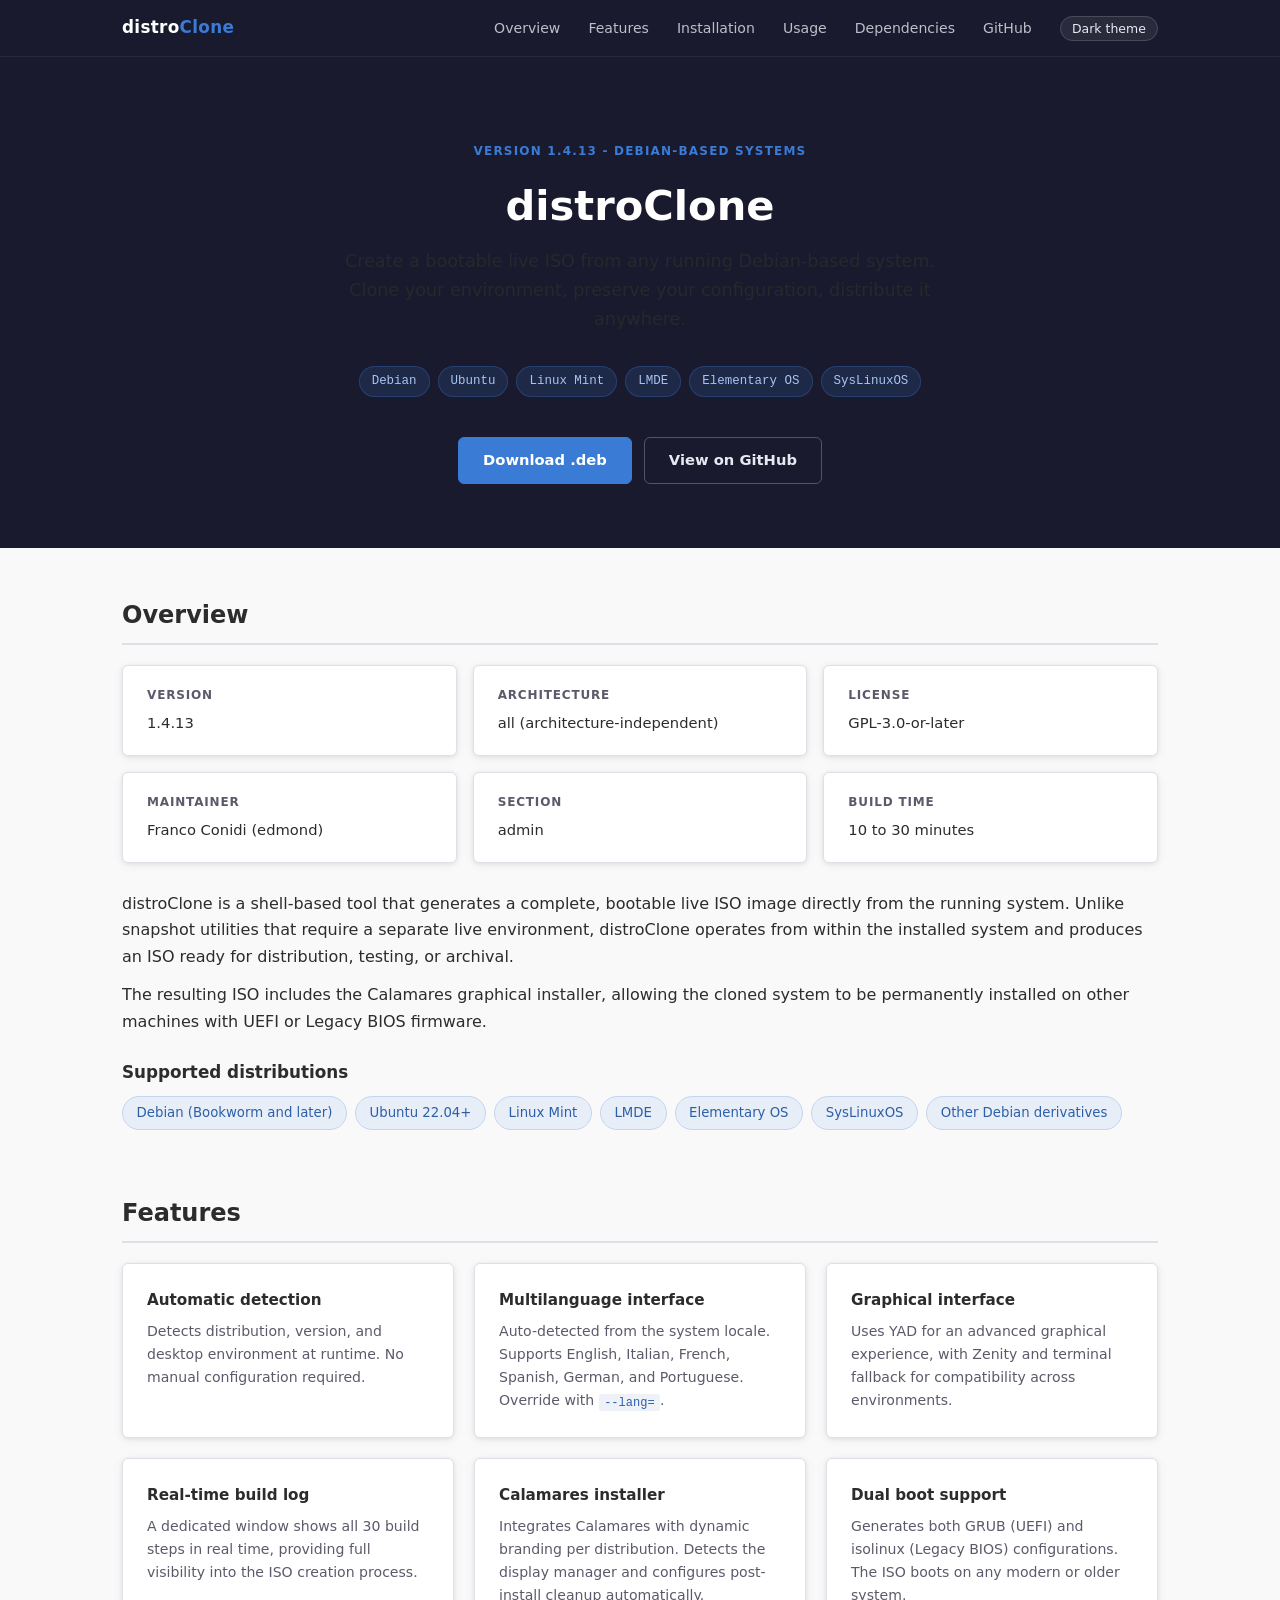
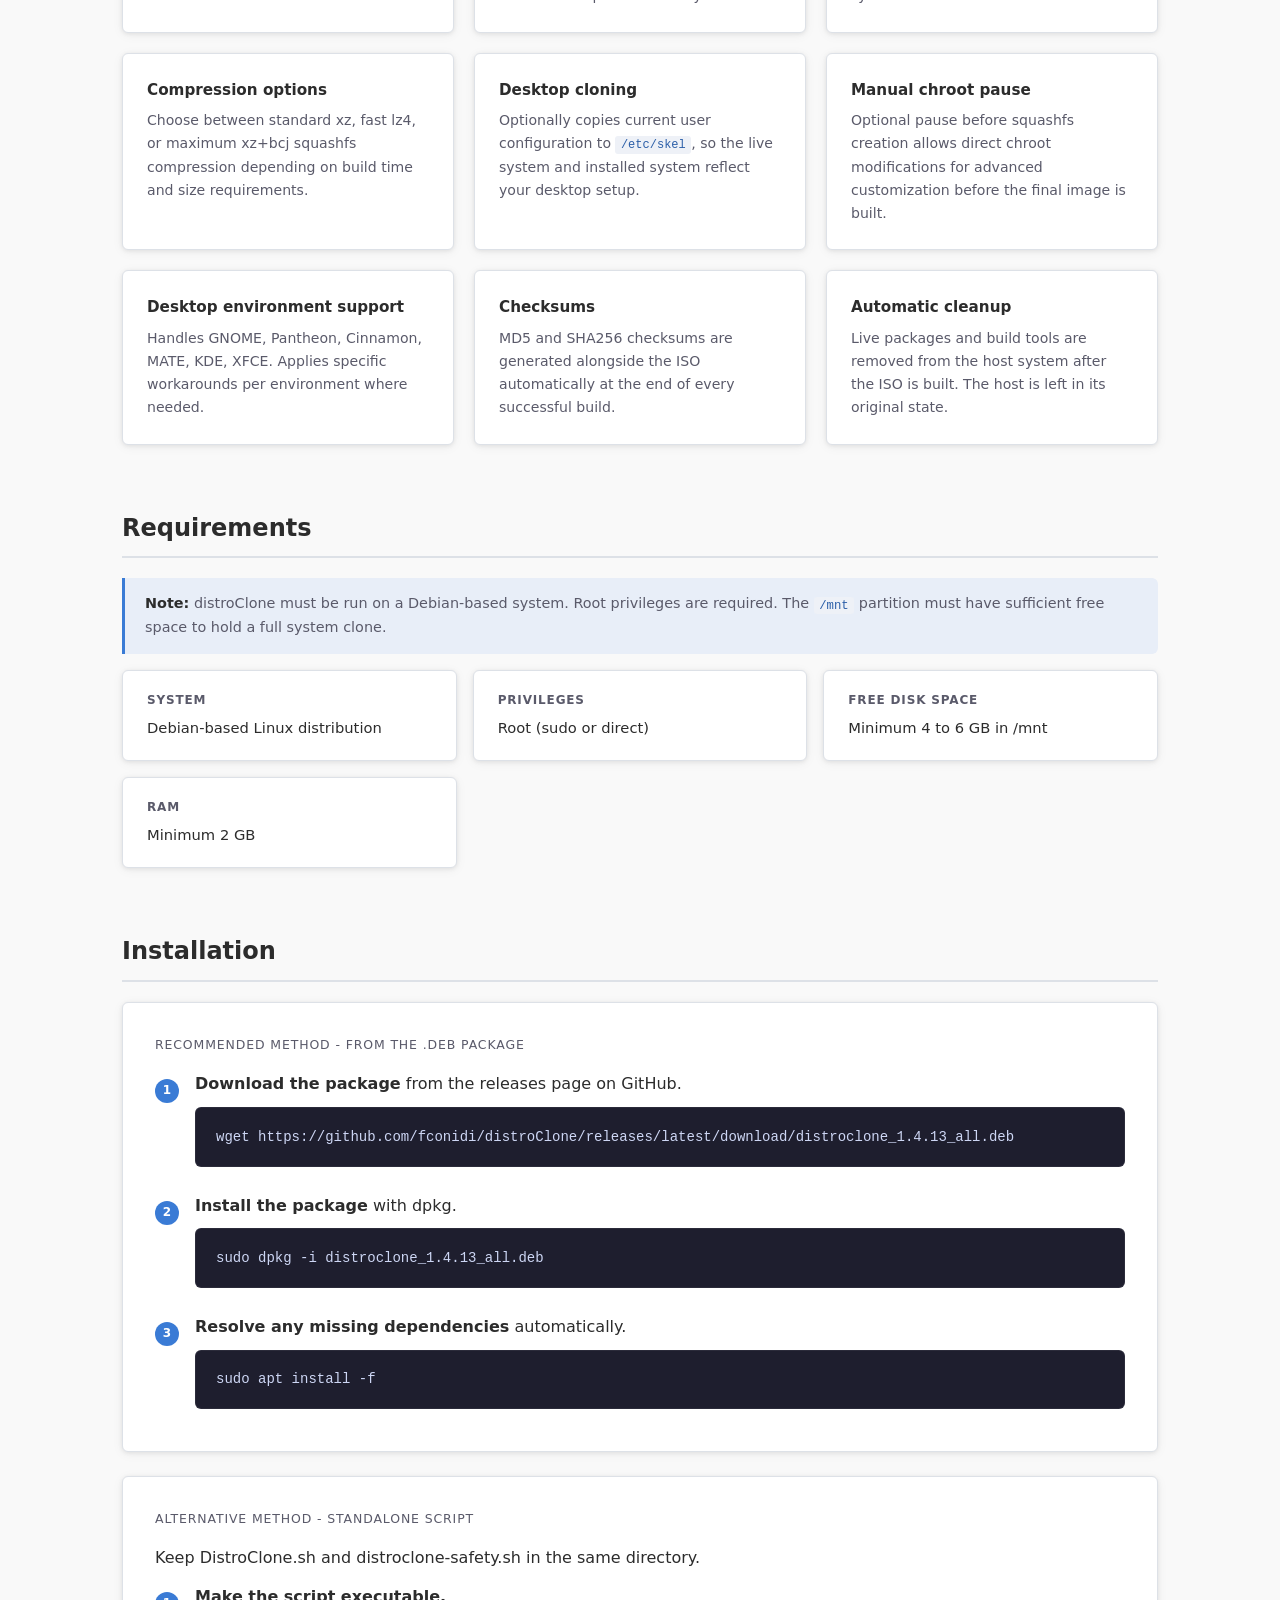
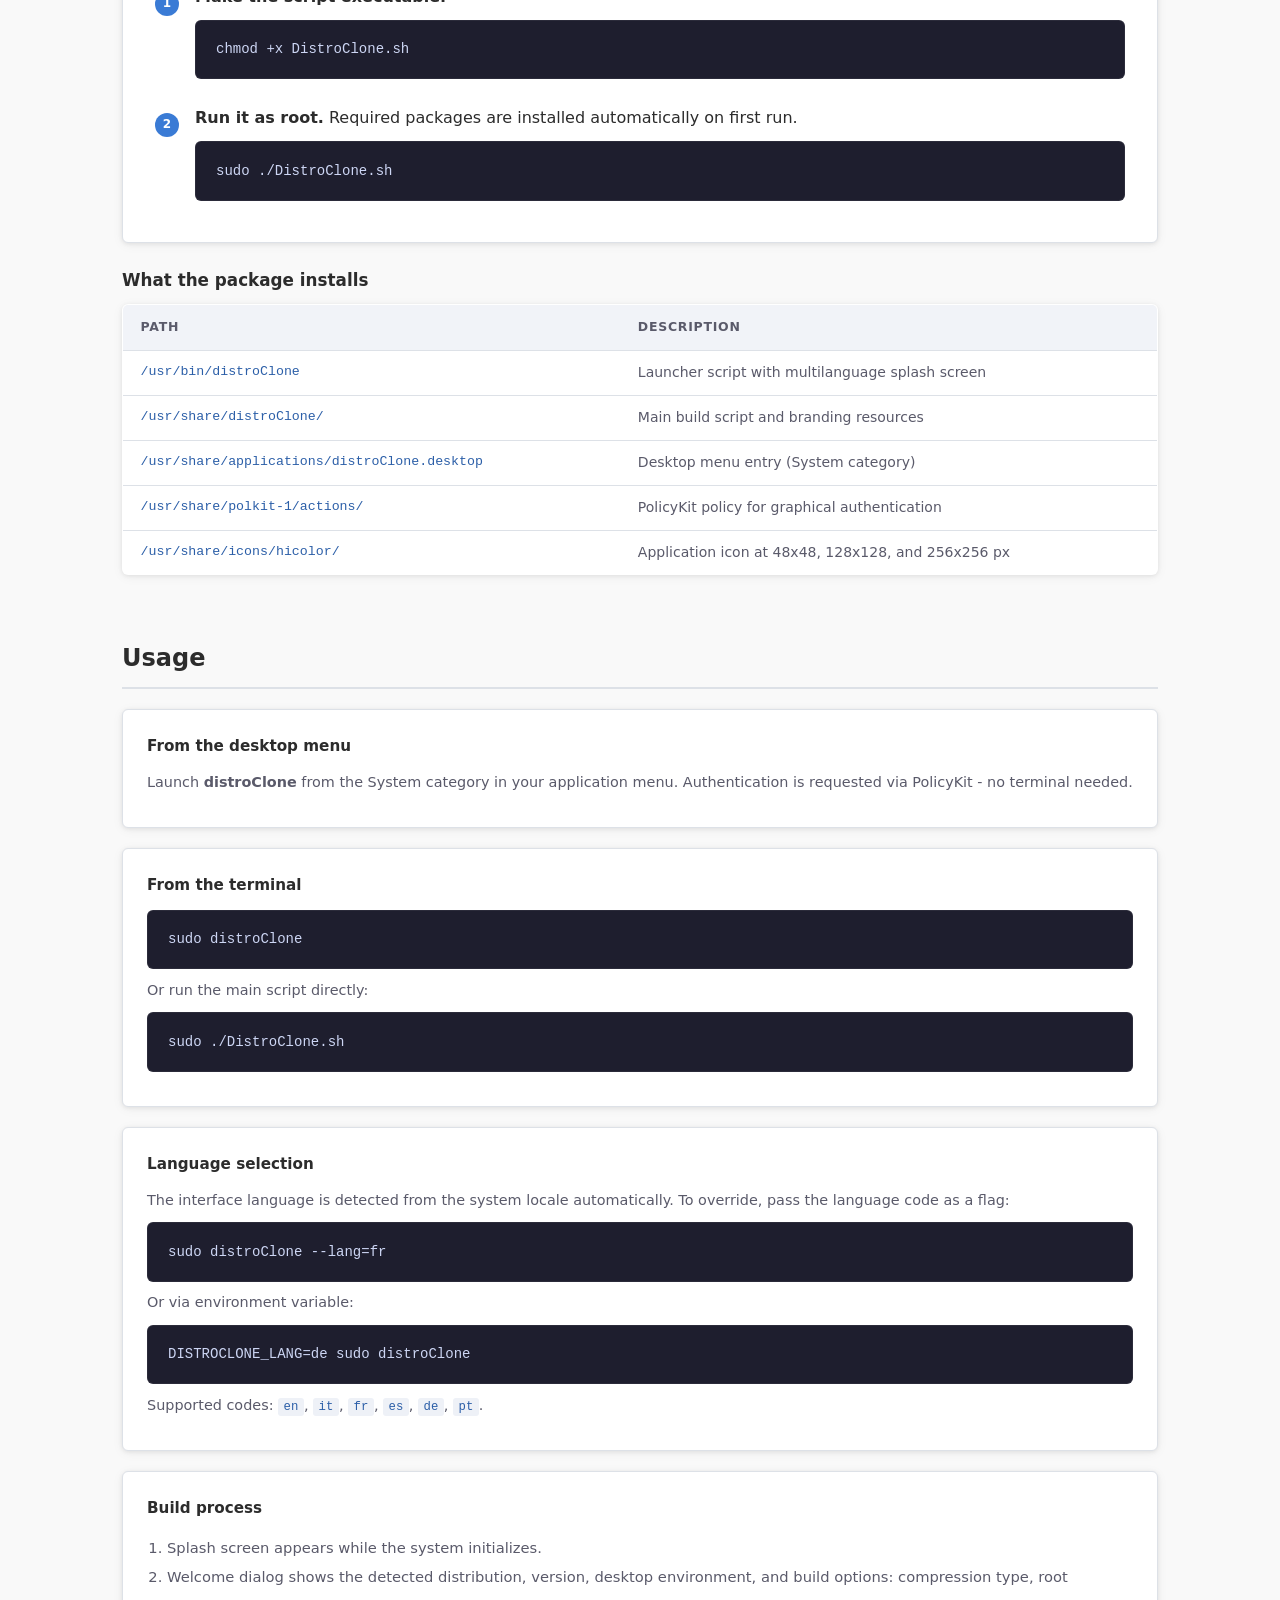
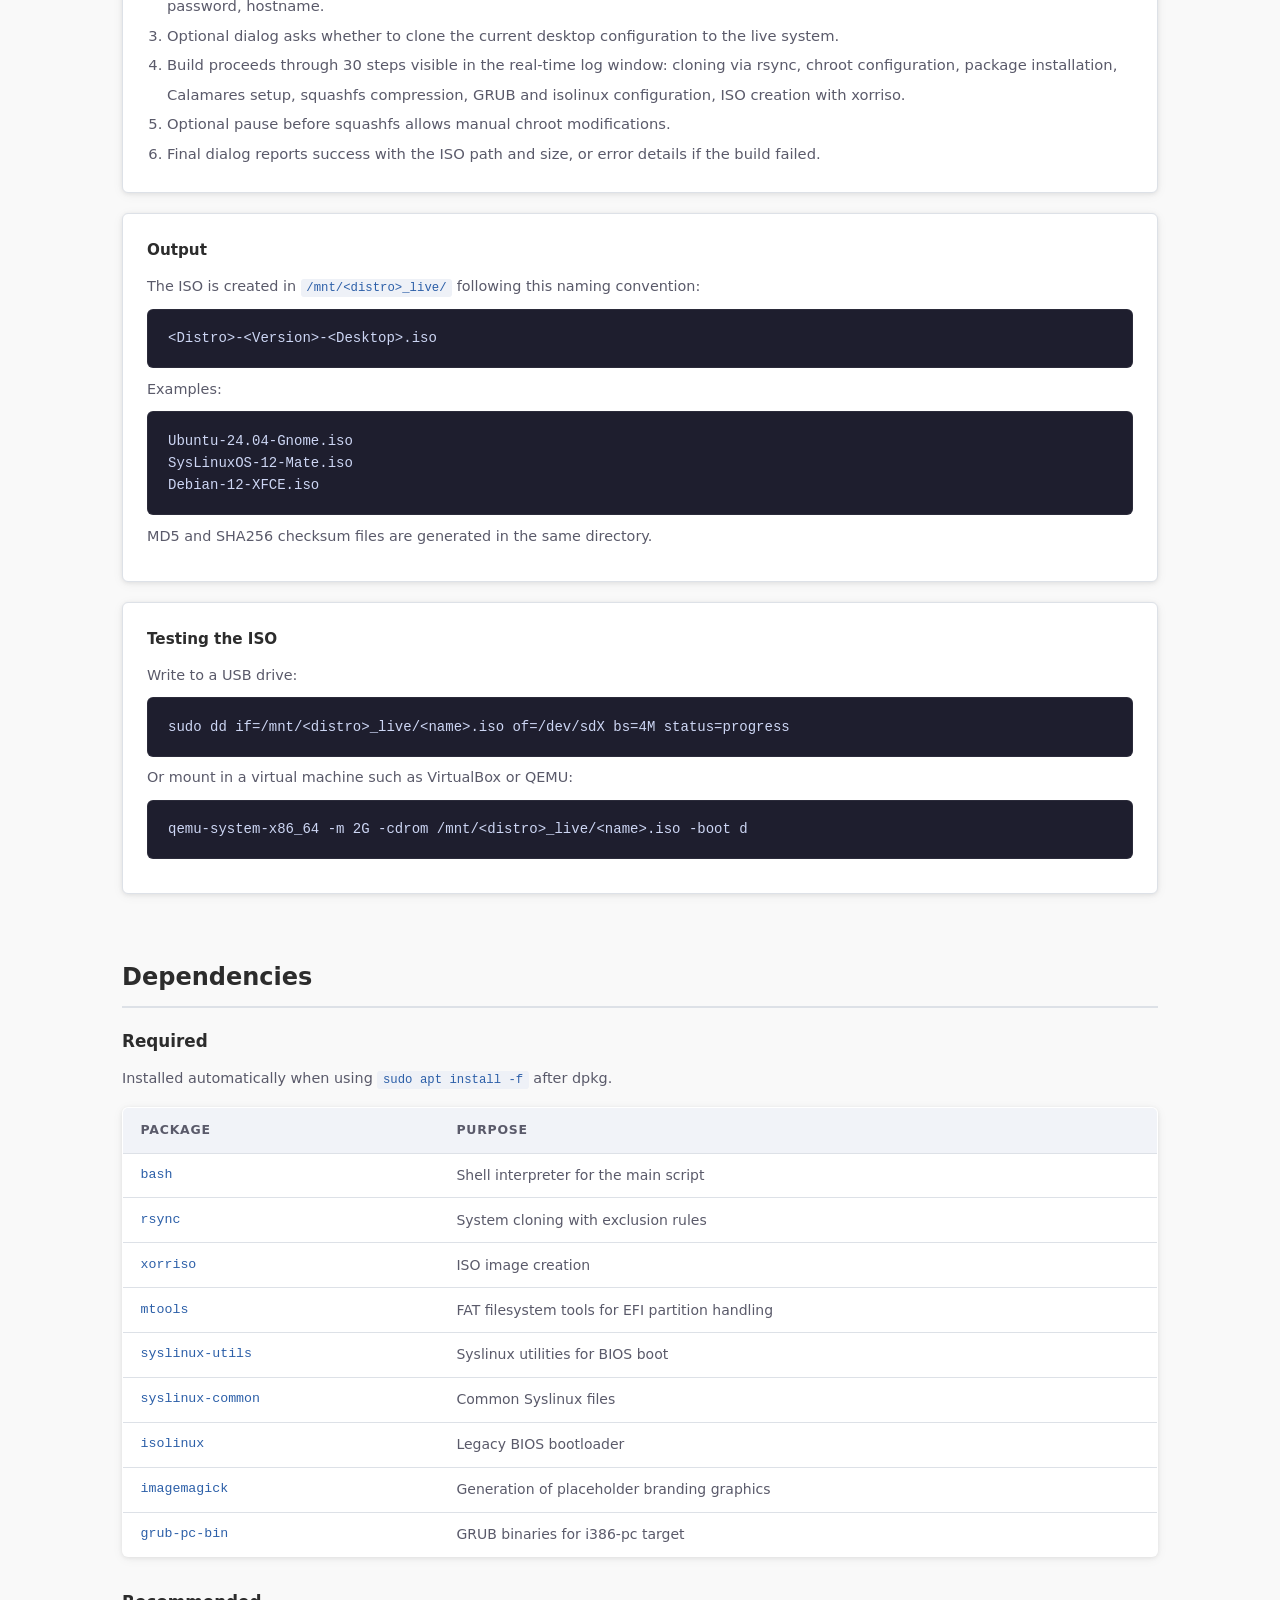
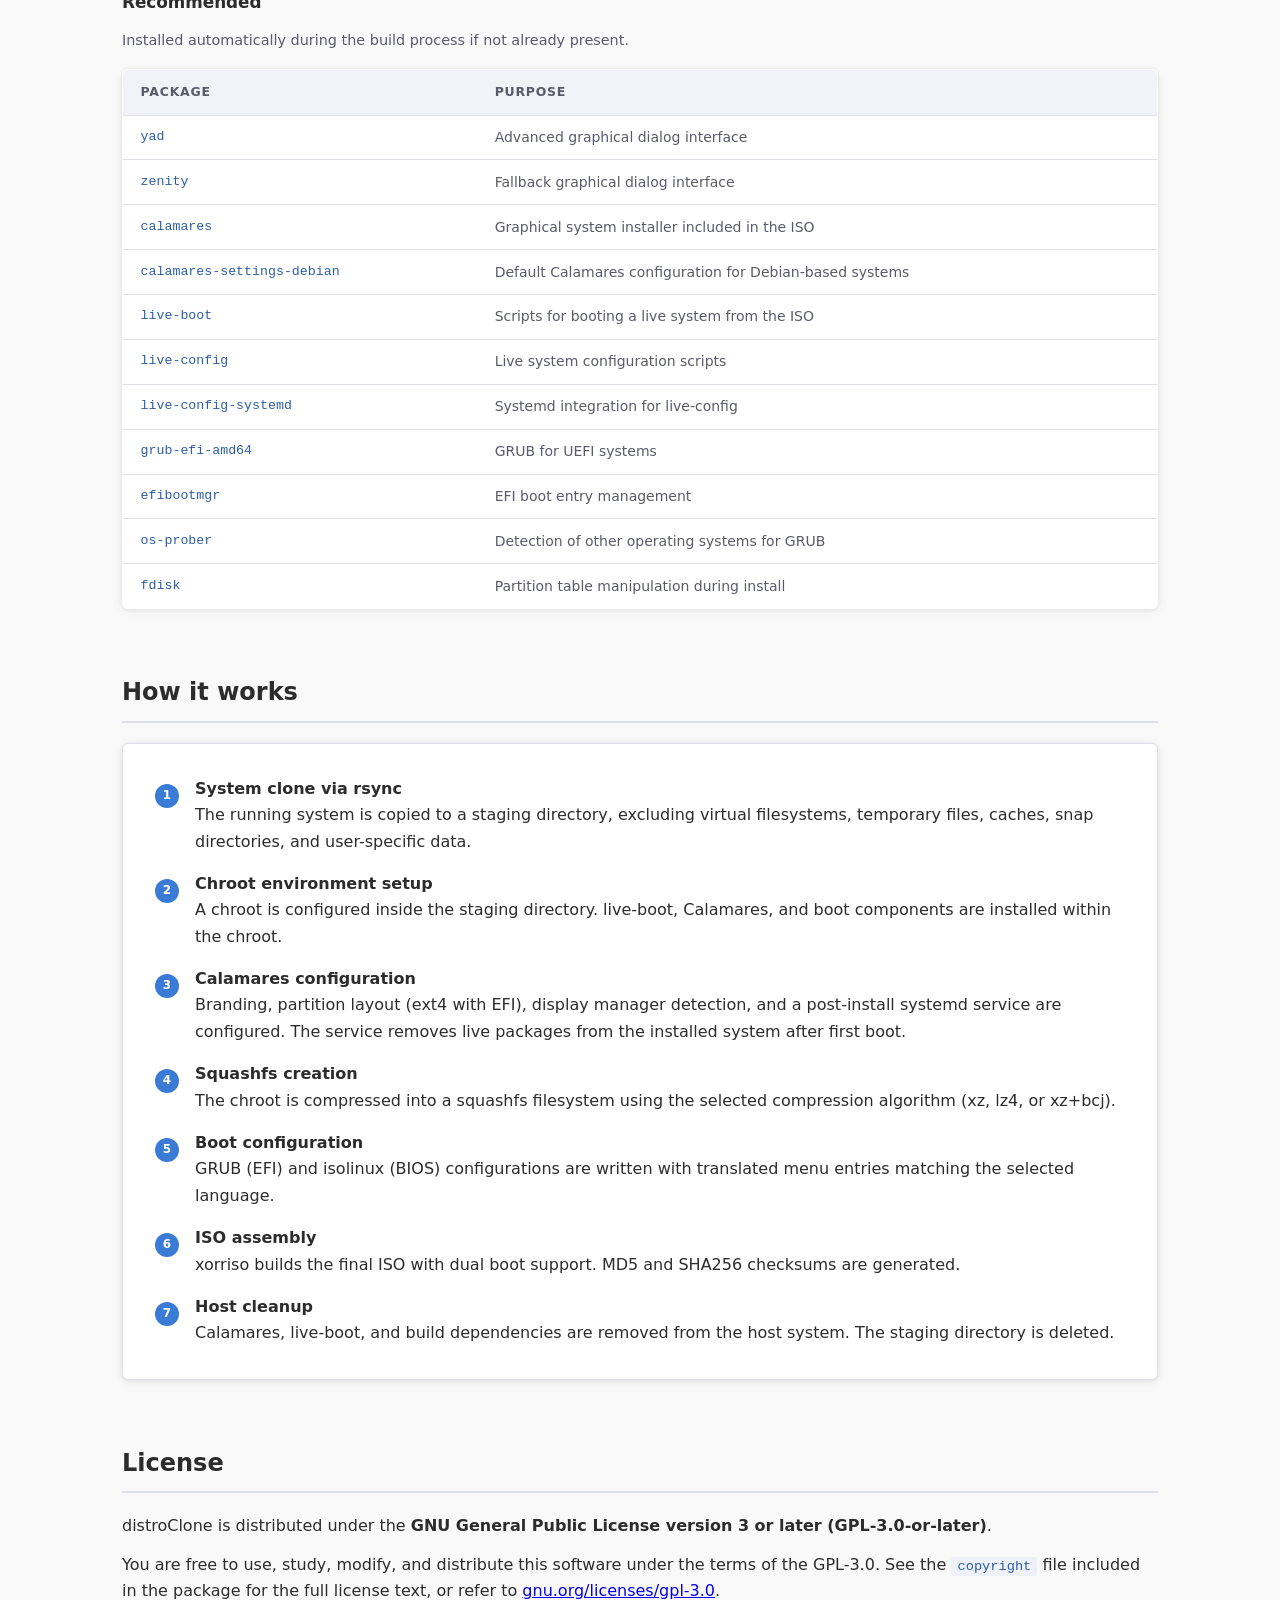
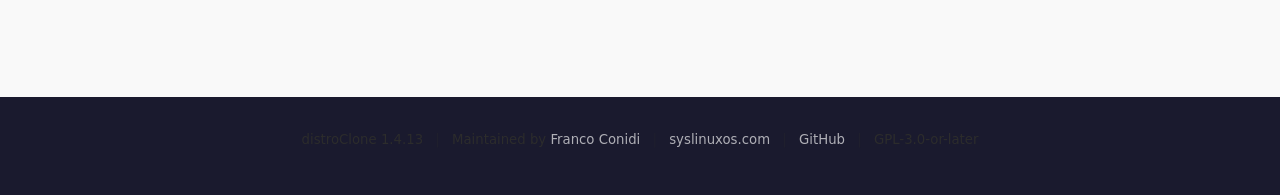
==== docs/index.html @ 49010396 "distroClone 1.4.13: fix build stop with mixed-case distro ID, safe unmount of stale work dir mounts" ====
<!DOCTYPE html>
<html lang="en">
<head>
    <meta charset="UTF-8">
    <meta name="viewport" content="width=device-width, initial-scale=1.0">
    <title>distroClone - Universal Live ISO Builder</title>
    <meta name="description" content="distroClone creates a bootable live ISO image from any running Debian-based system, preserving the current configuration, packages, and desktop settings.">
    <link rel="stylesheet" href="style.css">
</head>
<body>

<!-- ─── NAVIGATION ──────────────────────────────────────── -->
<nav>
    <div class="nav-inner">
        <a href="#" class="nav-brand">distro<span>Clone</span></a>
        <ul class="nav-links">
            <li><a href="#overview">Overview</a></li>
            <li><a href="#features">Features</a></li>
            <li><a href="#installation">Installation</a></li>
            <li><a href="#usage">Usage</a></li>
            <li><a href="#dependencies">Dependencies</a></li>
            <li><a href="https://github.com/fconidi/distroClone">GitHub</a></li>
            <li><a href="dark.html" class="theme-switch">Dark theme</a></li>
        </ul>
    </div>
</nav>

<!-- ─── HERO ────────────────────────────────────────────── -->
<header class="hero">
    <div class="hero-inner">
        <span class="hero-label">Version 1.4.13 - Debian-based systems</span>
        <h1>distroClone</h1>
        <p>
            Create a bootable live ISO from any running Debian-based system.
            Clone your environment, preserve your configuration, distribute it anywhere.
        </p>
        <div class="hero-badges">
            <span class="badge">Debian</span>
            <span class="badge">Ubuntu</span>
            <span class="badge">Linux Mint</span>
            <span class="badge">LMDE</span>
            <span class="badge">Elementary OS</span>
            <span class="badge">SysLinuxOS</span>
        </div>
        <div class="hero-actions">
            <a href="https://github.com/fconidi/distroClone/releases/latest" class="btn btn-primary">Download .deb</a>
            <a href="https://github.com/fconidi/distroClone" class="btn btn-secondary">View on GitHub</a>
        </div>
    </div>
</header>

<!-- ─── MAIN CONTENT ─────────────────────────────────────── -->
<main>

    <!-- OVERVIEW -->
    <section id="overview">
        <h2>Overview</h2>

        <div class="info-grid" style="margin-bottom: 1.75rem;">
            <div class="info-card">
                <div class="label">Version</div>
                <div class="value">1.4.13</div>
            </div>
            <div class="info-card">
                <div class="label">Architecture</div>
                <div class="value">all (architecture-independent)</div>
            </div>
            <div class="info-card">
                <div class="label">License</div>
                <div class="value">GPL-3.0-or-later</div>
            </div>
            <div class="info-card">
                <div class="label">Maintainer</div>
                <div class="value">Franco Conidi (edmond)</div>
            </div>
            <div class="info-card">
                <div class="label">Section</div>
                <div class="value">admin</div>
            </div>
            <div class="info-card">
                <div class="label">Build time</div>
                <div class="value">10 to 30 minutes</div>
            </div>
        </div>

        <p>
            distroClone is a shell-based tool that generates a complete, bootable live ISO image
            directly from the running system. Unlike snapshot utilities that require a separate live
            environment, distroClone operates from within the installed system and produces an ISO
            ready for distribution, testing, or archival.
        </p>
        <p>
            The resulting ISO includes the Calamares graphical installer, allowing the cloned system
            to be permanently installed on other machines with UEFI or Legacy BIOS firmware.
        </p>

        <h3 style="margin-top: 1.5rem;">Supported distributions</h3>
        <div class="distro-list">
            <span class="distro-tag">Debian (Bookworm and later)</span>
            <span class="distro-tag">Ubuntu 22.04+</span>
            <span class="distro-tag">Linux Mint</span>
            <span class="distro-tag">LMDE</span>
            <span class="distro-tag">Elementary OS</span>
            <span class="distro-tag">SysLinuxOS</span>
            <span class="distro-tag">Other Debian derivatives</span>
        </div>
    </section>

    <!-- FEATURES -->
    <section id="features">
        <h2>Features</h2>
        <div class="features-grid">
            <div class="feature-card">
                <h3>Automatic detection</h3>
                <p>Detects distribution, version, and desktop environment at runtime. No manual configuration required.</p>
            </div>
            <div class="feature-card">
                <h3>Multilanguage interface</h3>
                <p>Auto-detected from the system locale. Supports English, Italian, French, Spanish, German, and Portuguese. Override with <code>--lang=</code>.</p>
            </div>
            <div class="feature-card">
                <h3>Graphical interface</h3>
                <p>Uses YAD for an advanced graphical experience, with Zenity and terminal fallback for compatibility across environments.</p>
            </div>
            <div class="feature-card">
                <h3>Real-time build log</h3>
                <p>A dedicated window shows all 30 build steps in real time, providing full visibility into the ISO creation process.</p>
            </div>
            <div class="feature-card">
                <h3>Calamares installer</h3>
                <p>Integrates Calamares with dynamic branding per distribution. Detects the display manager and configures post-install cleanup automatically.</p>
            </div>
            <div class="feature-card">
                <h3>Dual boot support</h3>
                <p>Generates both GRUB (UEFI) and isolinux (Legacy BIOS) configurations. The ISO boots on any modern or older system.</p>
            </div>
            <div class="feature-card">
                <h3>Compression options</h3>
                <p>Choose between standard xz, fast lz4, or maximum xz+bcj squashfs compression depending on build time and size requirements.</p>
            </div>
            <div class="feature-card">
                <h3>Desktop cloning</h3>
                <p>Optionally copies current user configuration to <code>/etc/skel</code>, so the live system and installed system reflect your desktop setup.</p>
            </div>
            <div class="feature-card">
                <h3>Manual chroot pause</h3>
                <p>Optional pause before squashfs creation allows direct chroot modifications for advanced customization before the final image is built.</p>
            </div>
            <div class="feature-card">
                <h3>Desktop environment support</h3>
                <p>Handles GNOME, Pantheon, Cinnamon, MATE, KDE, XFCE. Applies specific workarounds per environment where needed.</p>
            </div>
            <div class="feature-card">
                <h3>Checksums</h3>
                <p>MD5 and SHA256 checksums are generated alongside the ISO automatically at the end of every successful build.</p>
            </div>
            <div class="feature-card">
                <h3>Automatic cleanup</h3>
                <p>Live packages and build tools are removed from the host system after the ISO is built. The host is left in its original state.</p>
            </div>
        </div>
    </section>

    <!-- REQUIREMENTS -->
    <section id="requirements">
        <h2>Requirements</h2>
        <div class="callout">
            <strong>Note:</strong> distroClone must be run on a Debian-based system. Root privileges are required. The <code>/mnt</code> partition must have sufficient free space to hold a full system clone.
        </div>
        <div class="info-grid">
            <div class="info-card">
                <div class="label">System</div>
                <div class="value">Debian-based Linux distribution</div>
            </div>
            <div class="info-card">
                <div class="label">Privileges</div>
                <div class="value">Root (sudo or direct)</div>
            </div>
            <div class="info-card">
                <div class="label">Free disk space</div>
                <div class="value">Minimum 4 to 6 GB in /mnt</div>
            </div>
            <div class="info-card">
                <div class="label">RAM</div>
                <div class="value">Minimum 2 GB</div>
            </div>
        </div>
    </section>

    <!-- INSTALLATION -->
    <section id="installation">
        <h2>Installation</h2>

        <div class="install-box">
            <h3>Recommended method - from the .deb package</h3>
            <ol class="step-list">
                <li>
                    <div>
                        <strong>Download the package</strong> from the releases page on GitHub.
                        <pre>wget https://github.com/fconidi/distroClone/releases/latest/download/distroclone_1.4.13_all.deb</pre>
                    </div>
                </li>
                <li>
                    <div>
                        <strong>Install the package</strong> with dpkg.
                        <pre>sudo dpkg -i distroclone_1.4.13_all.deb</pre>
                    </div>
                </li>
                <li>
                    <div>
                        <strong>Resolve any missing dependencies</strong> automatically.
                        <pre>sudo apt install -f</pre>
                    </div>
                </li>
            </ol>
        </div>

        <div class="install-box">
            <h3>Alternative method - standalone script</h3>
            <p>Keep DistroClone.sh and distroclone-safety.sh in the same directory.</p>
            <ol class="step-list">
                <li>
                    <div>
                        <strong>Make the script executable.</strong>
                        <pre>chmod +x DistroClone.sh</pre>
                    </div>
                </li>
                <li>
                    <div>
                        <strong>Run it as root.</strong> Required packages are installed automatically on first run.
                        <pre>sudo ./DistroClone.sh</pre>
                    </div>
                </li>
            </ol>
        </div>

        <h3 style="margin-top: 1.5rem; margin-bottom: 0.6rem;">What the package installs</h3>
        <table class="dep-table">
            <thead>
                <tr>
                    <th>Path</th>
                    <th>Description</th>
                </tr>
            </thead>
            <tbody>
                <tr>
                    <td>/usr/bin/distroClone</td>
                    <td>Launcher script with multilanguage splash screen</td>
                </tr>
                <tr>
                    <td>/usr/share/distroClone/</td>
                    <td>Main build script and branding resources</td>
                </tr>
                <tr>
                    <td>/usr/share/applications/distroClone.desktop</td>
                    <td>Desktop menu entry (System category)</td>
                </tr>
                <tr>
                    <td>/usr/share/polkit-1/actions/</td>
                    <td>PolicyKit policy for graphical authentication</td>
                </tr>
                <tr>
                    <td>/usr/share/icons/hicolor/</td>
                    <td>Application icon at 48x48, 128x128, and 256x256 px</td>
                </tr>
            </tbody>
        </table>
    </section>

    <!-- USAGE -->
    <section id="usage">
        <h2>Usage</h2>

        <div class="usage-block">
            <h3>From the desktop menu</h3>
            <p>Launch <strong>distroClone</strong> from the System category in your application menu. Authentication is requested via PolicyKit - no terminal needed.</p>
        </div>

        <div class="usage-block">
            <h3>From the terminal</h3>
            <pre>sudo distroClone</pre>
            <p>Or run the main script directly:</p>
            <pre>sudo ./DistroClone.sh</pre>
        </div>

        <div class="usage-block">
            <h3>Language selection</h3>
            <p>The interface language is detected from the system locale automatically. To override, pass the language code as a flag:</p>
            <pre>sudo distroClone --lang=fr</pre>
            <p>Or via environment variable:</p>
            <pre>DISTROCLONE_LANG=de sudo distroClone</pre>
            <p>Supported codes: <code>en</code>, <code>it</code>, <code>fr</code>, <code>es</code>, <code>de</code>, <code>pt</code>.</p>
        </div>

        <div class="usage-block">
            <h3>Build process</h3>
            <ol style="padding-left: 1.25rem; color: var(--color-text-muted); font-size: 0.92rem; line-height: 2;">
                <li>Splash screen appears while the system initializes.</li>
                <li>Welcome dialog shows the detected distribution, version, desktop environment, and build options: compression type, root password, hostname.</li>
                <li>Optional dialog asks whether to clone the current desktop configuration to the live system.</li>
                <li>Build proceeds through 30 steps visible in the real-time log window: cloning via rsync, chroot configuration, package installation, Calamares setup, squashfs compression, GRUB and isolinux configuration, ISO creation with xorriso.</li>
                <li>Optional pause before squashfs allows manual chroot modifications.</li>
                <li>Final dialog reports success with the ISO path and size, or error details if the build failed.</li>
            </ol>
        </div>

        <div class="usage-block">
            <h3>Output</h3>
            <p>The ISO is created in <code>/mnt/&lt;distro&gt;_live/</code> following this naming convention:</p>
            <pre>&lt;Distro&gt;-&lt;Version&gt;-&lt;Desktop&gt;.iso</pre>
            <p>Examples:</p>
            <pre>Ubuntu-24.04-Gnome.iso
SysLinuxOS-12-Mate.iso
Debian-12-XFCE.iso</pre>
            <p>MD5 and SHA256 checksum files are generated in the same directory.</p>
        </div>

        <div class="usage-block">
            <h3>Testing the ISO</h3>
            <p>Write to a USB drive:</p>
            <pre>sudo dd if=/mnt/&lt;distro&gt;_live/&lt;name&gt;.iso of=/dev/sdX bs=4M status=progress</pre>
            <p>Or mount in a virtual machine such as VirtualBox or QEMU:</p>
            <pre>qemu-system-x86_64 -m 2G -cdrom /mnt/&lt;distro&gt;_live/&lt;name&gt;.iso -boot d</pre>
        </div>
    </section>

    <!-- DEPENDENCIES -->
    <section id="dependencies">
        <h2>Dependencies</h2>

        <h3 style="margin-bottom: 0.75rem;">Required</h3>
        <p style="font-size: 0.9rem; color: var(--color-text-muted); margin-bottom: 1rem;">Installed automatically when using <code>sudo apt install -f</code> after dpkg.</p>
        <table class="dep-table" style="margin-bottom: 2rem;">
            <thead>
                <tr>
                    <th>Package</th>
                    <th>Purpose</th>
                </tr>
            </thead>
            <tbody>
                <tr>
                    <td>bash</td>
                    <td>Shell interpreter for the main script</td>
                </tr>
                <tr>
                    <td>rsync</td>
                    <td>System cloning with exclusion rules</td>
                </tr>
                <tr>
                    <td>xorriso</td>
                    <td>ISO image creation</td>
                </tr>
                <tr>
                    <td>mtools</td>
                    <td>FAT filesystem tools for EFI partition handling</td>
                </tr>
                <tr>
                    <td>syslinux-utils</td>
                    <td>Syslinux utilities for BIOS boot</td>
                </tr>
                <tr>
                    <td>syslinux-common</td>
                    <td>Common Syslinux files</td>
                </tr>
                <tr>
                    <td>isolinux</td>
                    <td>Legacy BIOS bootloader</td>
                </tr>
                <tr>
                    <td>imagemagick</td>
                    <td>Generation of placeholder branding graphics</td>
                </tr>
                <tr>
                    <td>grub-pc-bin</td>
                    <td>GRUB binaries for i386-pc target</td>
                </tr>
            </tbody>
        </table>

        <h3 style="margin-bottom: 0.75rem;">Recommended</h3>
        <p style="font-size: 0.9rem; color: var(--color-text-muted); margin-bottom: 1rem;">Installed automatically during the build process if not already present.</p>
        <table class="dep-table">
            <thead>
                <tr>
                    <th>Package</th>
                    <th>Purpose</th>
                </tr>
            </thead>
            <tbody>
                <tr>
                    <td>yad</td>
                    <td>Advanced graphical dialog interface</td>
                </tr>
                <tr>
                    <td>zenity</td>
                    <td>Fallback graphical dialog interface</td>
                </tr>
                <tr>
                    <td>calamares</td>
                    <td>Graphical system installer included in the ISO</td>
                </tr>
                <tr>
                    <td>calamares-settings-debian</td>
                    <td>Default Calamares configuration for Debian-based systems</td>
                </tr>
                <tr>
                    <td>live-boot</td>
                    <td>Scripts for booting a live system from the ISO</td>
                </tr>
                <tr>
                    <td>live-config</td>
                    <td>Live system configuration scripts</td>
                </tr>
                <tr>
                    <td>live-config-systemd</td>
                    <td>Systemd integration for live-config</td>
                </tr>
                <tr>
                    <td>grub-efi-amd64</td>
                    <td>GRUB for UEFI systems</td>
                </tr>
                <tr>
                    <td>efibootmgr</td>
                    <td>EFI boot entry management</td>
                </tr>
                <tr>
                    <td>os-prober</td>
                    <td>Detection of other operating systems for GRUB</td>
                </tr>
                <tr>
                    <td>fdisk</td>
                    <td>Partition table manipulation during install</td>
                </tr>
            </tbody>
        </table>
    </section>

    <!-- HOW IT WORKS -->
    <section id="how-it-works">
        <h2>How it works</h2>
        <div class="install-box">
            <ol class="step-list">
                <li>
                    <div>
                        <strong>System clone via rsync</strong><br>
                        The running system is copied to a staging directory, excluding virtual filesystems, temporary files, caches, snap directories, and user-specific data.
                    </div>
                </li>
                <li>
                    <div>
                        <strong>Chroot environment setup</strong><br>
                        A chroot is configured inside the staging directory. live-boot, Calamares, and boot components are installed within the chroot.
                    </div>
                </li>
                <li>
                    <div>
                        <strong>Calamares configuration</strong><br>
                        Branding, partition layout (ext4 with EFI), display manager detection, and a post-install systemd service are configured. The service removes live packages from the installed system after first boot.
                    </div>
                </li>
                <li>
                    <div>
                        <strong>Squashfs creation</strong><br>
                        The chroot is compressed into a squashfs filesystem using the selected compression algorithm (xz, lz4, or xz+bcj).
                    </div>
                </li>
                <li>
                    <div>
                        <strong>Boot configuration</strong><br>
                        GRUB (EFI) and isolinux (BIOS) configurations are written with translated menu entries matching the selected language.
                    </div>
                </li>
                <li>
                    <div>
                        <strong>ISO assembly</strong><br>
                        xorriso builds the final ISO with dual boot support. MD5 and SHA256 checksums are generated.
                    </div>
                </li>
                <li>
                    <div>
                        <strong>Host cleanup</strong><br>
                        Calamares, live-boot, and build dependencies are removed from the host system. The staging directory is deleted.
                    </div>
                </li>
            </ol>
        </div>
    </section>

    <!-- LICENSE -->
    <section id="license">
        <h2>License</h2>
        <p>
            distroClone is distributed under the
            <strong>GNU General Public License version 3 or later (GPL-3.0-or-later)</strong>.
        </p>
        <p>
            You are free to use, study, modify, and distribute this software under the terms of the GPL-3.0.
            See the <code>copyright</code> file included in the package for the full license text, or refer to
            <a href="https://www.gnu.org/licenses/gpl-3.0.html" target="_blank" rel="noopener">gnu.org/licenses/gpl-3.0</a>.
        </p>
    </section>

</main>

<!-- ─── FOOTER ───────────────────────────────────────────── -->
<footer>
    <p>
        distroClone 1.4.13
        <span class="footer-sep">|</span>
        Maintained by <a href="https://francoconidi.it" target="_blank" rel="noopener">Franco Conidi</a>
        <span class="footer-sep">|</span>
        <a href="https://syslinuxos.com" target="_blank" rel="noopener">syslinuxos.com</a>
        <span class="footer-sep">|</span>
        <a href="https://github.com/fconidi/distroClone" target="_blank" rel="noopener">GitHub</a>
        <span class="footer-sep">|</span>
        GPL-3.0-or-later
    </p>
</footer>

</body>
</html>
---- docs/style.css ----
*, *::before, *::after {
    box-sizing: border-box;
    margin: 0;
    padding: 0;
}

:root {
    --color-bg: #f9f9f9;
    --color-surface: #ffffff;
    --color-header-bg: #1a1a2e;
    --color-header-text: #e8e8f0;
    --color-accent: #3a7bd5;
    --color-accent-hover: #2c5fa8;
    --color-text: #2c2c2c;
    --color-text-muted: #5a5a6a;
    --color-border: #dde1e7;
    --color-code-bg: #1e1e2e;
    --color-code-text: #cdd6f4;
    --color-tag-bg: #e8eef8;
    --color-tag-text: #2c5fa8;
    --font-sans: 'Segoe UI', system-ui, -apple-system, sans-serif;
    --font-mono: 'JetBrains Mono', 'Fira Code', 'Cascadia Code', 'Courier New', monospace;
    --radius: 6px;
    --shadow: 0 1px 4px rgba(0,0,0,0.08), 0 2px 12px rgba(0,0,0,0.05);
}

html {
    scroll-behavior: smooth;
}

body {
    font-family: var(--font-sans);
    background-color: var(--color-bg);
    color: var(--color-text);
    line-height: 1.65;
    font-size: 16px;
}

/* ─── NAVIGATION ─────────────────────────────── */

nav {
    background-color: var(--color-header-bg);
    position: sticky;
    top: 0;
    z-index: 100;
    border-bottom: 1px solid rgba(255,255,255,0.06);
}

.nav-inner {
    max-width: 1100px;
    margin: 0 auto;
    padding: 0 2rem;
    display: flex;
    align-items: center;
    justify-content: space-between;
    height: 56px;
}

.nav-brand {
    font-size: 1.05rem;
    font-weight: 600;
    color: #ffffff;
    text-decoration: none;
    letter-spacing: 0.02em;
}

.nav-brand span {
    color: var(--color-accent);
}

.nav-links {
    display: flex;
    gap: 1.75rem;
    list-style: none;
}

.nav-links a {
    color: var(--color-header-text);
    text-decoration: none;
    font-size: 0.88rem;
    opacity: 0.8;
    transition: opacity 0.15s;
}

.nav-links a:hover {
    opacity: 1;
}

.theme-switch {
    background: rgba(255,255,255,0.07);
    border: 1px solid rgba(255,255,255,0.15);
    color: var(--color-header-text) !important;
    font-size: 0.78rem !important;
    padding: 0.25rem 0.7rem;
    border-radius: 100px;
    opacity: 1 !important;
    transition: border-color 0.15s, color 0.15s !important;
    white-space: nowrap;
}

.theme-switch:hover {
    border-color: rgba(255,255,255,0.4) !important;
}

/* ─── HERO ────────────────────────────────────── */

.hero {
    background-color: var(--color-header-bg);
    color: var(--color-header-text);
    padding: 5rem 2rem 4rem;
    text-align: center;
}

.hero-inner {
    max-width: 780px;
    margin: 0 auto;
}

.hero-label {
    display: inline-block;
    font-size: 0.75rem;
    font-weight: 600;
    letter-spacing: 0.1em;
    text-transform: uppercase;
    color: var(--color-accent);
    margin-bottom: 1.2rem;
}

.hero h1 {
    font-size: 2.6rem;
    font-weight: 700;
    color: #ffffff;
    line-height: 1.2;
    margin-bottom: 1rem;
}

.hero p {
    font-size: 1.1rem;
    opacity: 0.75;
    max-width: 600px;
    margin: 0 auto 2rem;
}

.hero-badges {
    display: flex;
    justify-content: center;
    flex-wrap: wrap;
    gap: 0.5rem;
    margin-bottom: 2.5rem;
}

.badge {
    background: rgba(58, 123, 213, 0.15);
    border: 1px solid rgba(58, 123, 213, 0.3);
    color: #a8c4f0;
    font-size: 0.78rem;
    padding: 0.25rem 0.75rem;
    border-radius: 100px;
    font-family: var(--font-mono);
}

.hero-actions {
    display: flex;
    justify-content: center;
    flex-wrap: wrap;
    gap: 0.75rem;
}

.btn {
    display: inline-block;
    padding: 0.65rem 1.5rem;
    border-radius: var(--radius);
    font-size: 0.92rem;
    font-weight: 600;
    text-decoration: none;
    transition: background-color 0.15s, border-color 0.15s;
    cursor: pointer;
}

.btn-primary {
    background-color: var(--color-accent);
    color: #ffffff;
    border: 1px solid var(--color-accent);
}

.btn-primary:hover {
    background-color: var(--color-accent-hover);
    border-color: var(--color-accent-hover);
}

.btn-secondary {
    background-color: transparent;
    color: var(--color-header-text);
    border: 1px solid rgba(255,255,255,0.25);
}

.btn-secondary:hover {
    border-color: rgba(255,255,255,0.5);
}

/* ─── MAIN LAYOUT ────────────────────────────── */

main {
    max-width: 1100px;
    margin: 0 auto;
    padding: 3rem 2rem 5rem;
}

section {
    margin-bottom: 4rem;
}

section:last-child {
    margin-bottom: 0;
}

h2 {
    font-size: 1.5rem;
    font-weight: 700;
    color: var(--color-text);
    margin-bottom: 1.25rem;
    padding-bottom: 0.5rem;
    border-bottom: 2px solid var(--color-border);
}

h3 {
    font-size: 1.05rem;
    font-weight: 600;
    margin-bottom: 0.6rem;
    color: var(--color-text);
}

p {
    margin-bottom: 0.75rem;
    color: var(--color-text);
}

/* ─── FEATURES GRID ──────────────────────────── */

.features-grid {
    display: grid;
    grid-template-columns: repeat(auto-fill, minmax(300px, 1fr));
    gap: 1.25rem;
}

.feature-card {
    background: var(--color-surface);
    border: 1px solid var(--color-border);
    border-radius: var(--radius);
    padding: 1.5rem;
    box-shadow: var(--shadow);
}

.feature-card h3 {
    font-size: 0.95rem;
    margin-bottom: 0.4rem;
}

.feature-card p {
    font-size: 0.88rem;
    color: var(--color-text-muted);
    margin: 0;
}

/* ─── INSTALL BOX ────────────────────────────── */

.install-box {
    background: var(--color-surface);
    border: 1px solid var(--color-border);
    border-radius: var(--radius);
    padding: 2rem;
    box-shadow: var(--shadow);
    margin-bottom: 1.5rem;
}

.install-box h3 {
    font-size: 1rem;
    margin-bottom: 1rem;
    color: var(--color-text-muted);
    font-weight: 500;
    text-transform: uppercase;
    font-size: 0.78rem;
    letter-spacing: 0.07em;
}

.step-list {
    list-style: none;
    counter-reset: steps;
}

.step-list li {
    counter-increment: steps;
    display: flex;
    gap: 1rem;
    margin-bottom: 1rem;
    align-items: flex-start;
}

.step-list li:last-child {
    margin-bottom: 0;
}

.step-list li::before {
    content: counter(steps);
    flex-shrink: 0;
    width: 24px;
    height: 24px;
    background: var(--color-accent);
    color: #fff;
    font-size: 0.75rem;
    font-weight: 700;
    border-radius: 50%;
    display: flex;
    align-items: center;
    justify-content: center;
    margin-top: 0.5rem;
}

.step-list li > div {
    flex: 1;
}

/* ─── CODE BLOCKS ────────────────────────────── */

pre {
    background: var(--color-code-bg);
    color: var(--color-code-text);
    border-radius: var(--radius);
    padding: 1.1rem 1.25rem;
    overflow-x: auto;
    font-family: var(--font-mono);
    font-size: 0.875rem;
    line-height: 1.6;
    margin: 0.6rem 0;
    border: 1px solid rgba(255,255,255,0.06);
}

code:not(pre code) {
    background: #eef1f7;
    color: #2c5fa8;
    padding: 0.15em 0.45em;
    border-radius: 3px;
    font-family: var(--font-mono);
    font-size: 0.855em;
}

/* ─── DISTRO LIST ────────────────────────────── */

.distro-list {
    display: flex;
    flex-wrap: wrap;
    gap: 0.5rem;
    margin-top: 0.5rem;
}

.distro-tag {
    background: var(--color-tag-bg);
    color: var(--color-tag-text);
    border: 1px solid #c5d5f0;
    padding: 0.3rem 0.85rem;
    border-radius: 100px;
    font-size: 0.83rem;
    font-weight: 500;
}

/* ─── DEPENDENCY TABLE ───────────────────────── */

.dep-table {
    width: 100%;
    border-collapse: collapse;
    font-size: 0.9rem;
    background: var(--color-surface);
    border: 1px solid var(--color-border);
    border-radius: var(--radius);
    overflow: hidden;
    box-shadow: var(--shadow);
}

.dep-table th {
    background: #f1f3f8;
    color: var(--color-text-muted);
    font-size: 0.78rem;
    font-weight: 600;
    text-transform: uppercase;
    letter-spacing: 0.06em;
    padding: 0.75rem 1.1rem;
    text-align: left;
    border-bottom: 1px solid var(--color-border);
}

.dep-table td {
    padding: 0.65rem 1.1rem;
    border-bottom: 1px solid var(--color-border);
    vertical-align: top;
}

.dep-table tr:last-child td {
    border-bottom: none;
}

.dep-table td:first-child {
    font-family: var(--font-mono);
    font-size: 0.83rem;
    white-space: nowrap;
    color: #2c5fa8;
}

.dep-table td:last-child {
    color: var(--color-text-muted);
    font-size: 0.875rem;
}

/* ─── INFO GRID ──────────────────────────────── */

.info-grid {
    display: grid;
    grid-template-columns: repeat(auto-fill, minmax(260px, 1fr));
    gap: 1rem;
}

.info-card {
    background: var(--color-surface);
    border: 1px solid var(--color-border);
    border-radius: var(--radius);
    padding: 1.25rem 1.5rem;
    box-shadow: var(--shadow);
}

.info-card .label {
    font-size: 0.75rem;
    font-weight: 600;
    text-transform: uppercase;
    letter-spacing: 0.07em;
    color: var(--color-text-muted);
    margin-bottom: 0.3rem;
}

.info-card .value {
    font-size: 0.92rem;
    font-weight: 500;
    color: var(--color-text);
}

/* ─── USAGE SECTION ──────────────────────────── */

.usage-block {
    background: var(--color-surface);
    border: 1px solid var(--color-border);
    border-radius: var(--radius);
    padding: 1.5rem;
    box-shadow: var(--shadow);
    margin-bottom: 1.25rem;
}

.usage-block h3 {
    font-size: 0.95rem;
    margin-bottom: 0.75rem;
}

.usage-block p {
    font-size: 0.9rem;
    color: var(--color-text-muted);
    margin-bottom: 0.5rem;
}

/* ─── CALLOUT ────────────────────────────────── */

.callout {
    border-left: 3px solid var(--color-accent);
    background: var(--color-tag-bg);
    padding: 0.9rem 1.25rem;
    border-radius: 0 var(--radius) var(--radius) 0;
    font-size: 0.9rem;
    color: var(--color-text-muted);
    margin-bottom: 1rem;
}

.callout strong {
    color: var(--color-text);
}

/* ─── FOOTER ─────────────────────────────────── */

footer {
    background: var(--color-header-bg);
    color: rgba(255,255,255,0.45);
    text-align: center;
    padding: 2rem;
    font-size: 0.83rem;
}

footer a {
    color: rgba(255,255,255,0.65);
    text-decoration: none;
}

footer a:hover {
    color: #fff;
}

footer .footer-sep {
    margin: 0 0.5rem;
    opacity: 0.3;
}

/* ─── RESPONSIVE ─────────────────────────────── */

@media (max-width: 640px) {
    .hero h1 { font-size: 1.8rem; }
    .nav-links { display: none; }
    .features-grid { grid-template-columns: 1fr; }
    .info-grid { grid-template-columns: 1fr; }
}
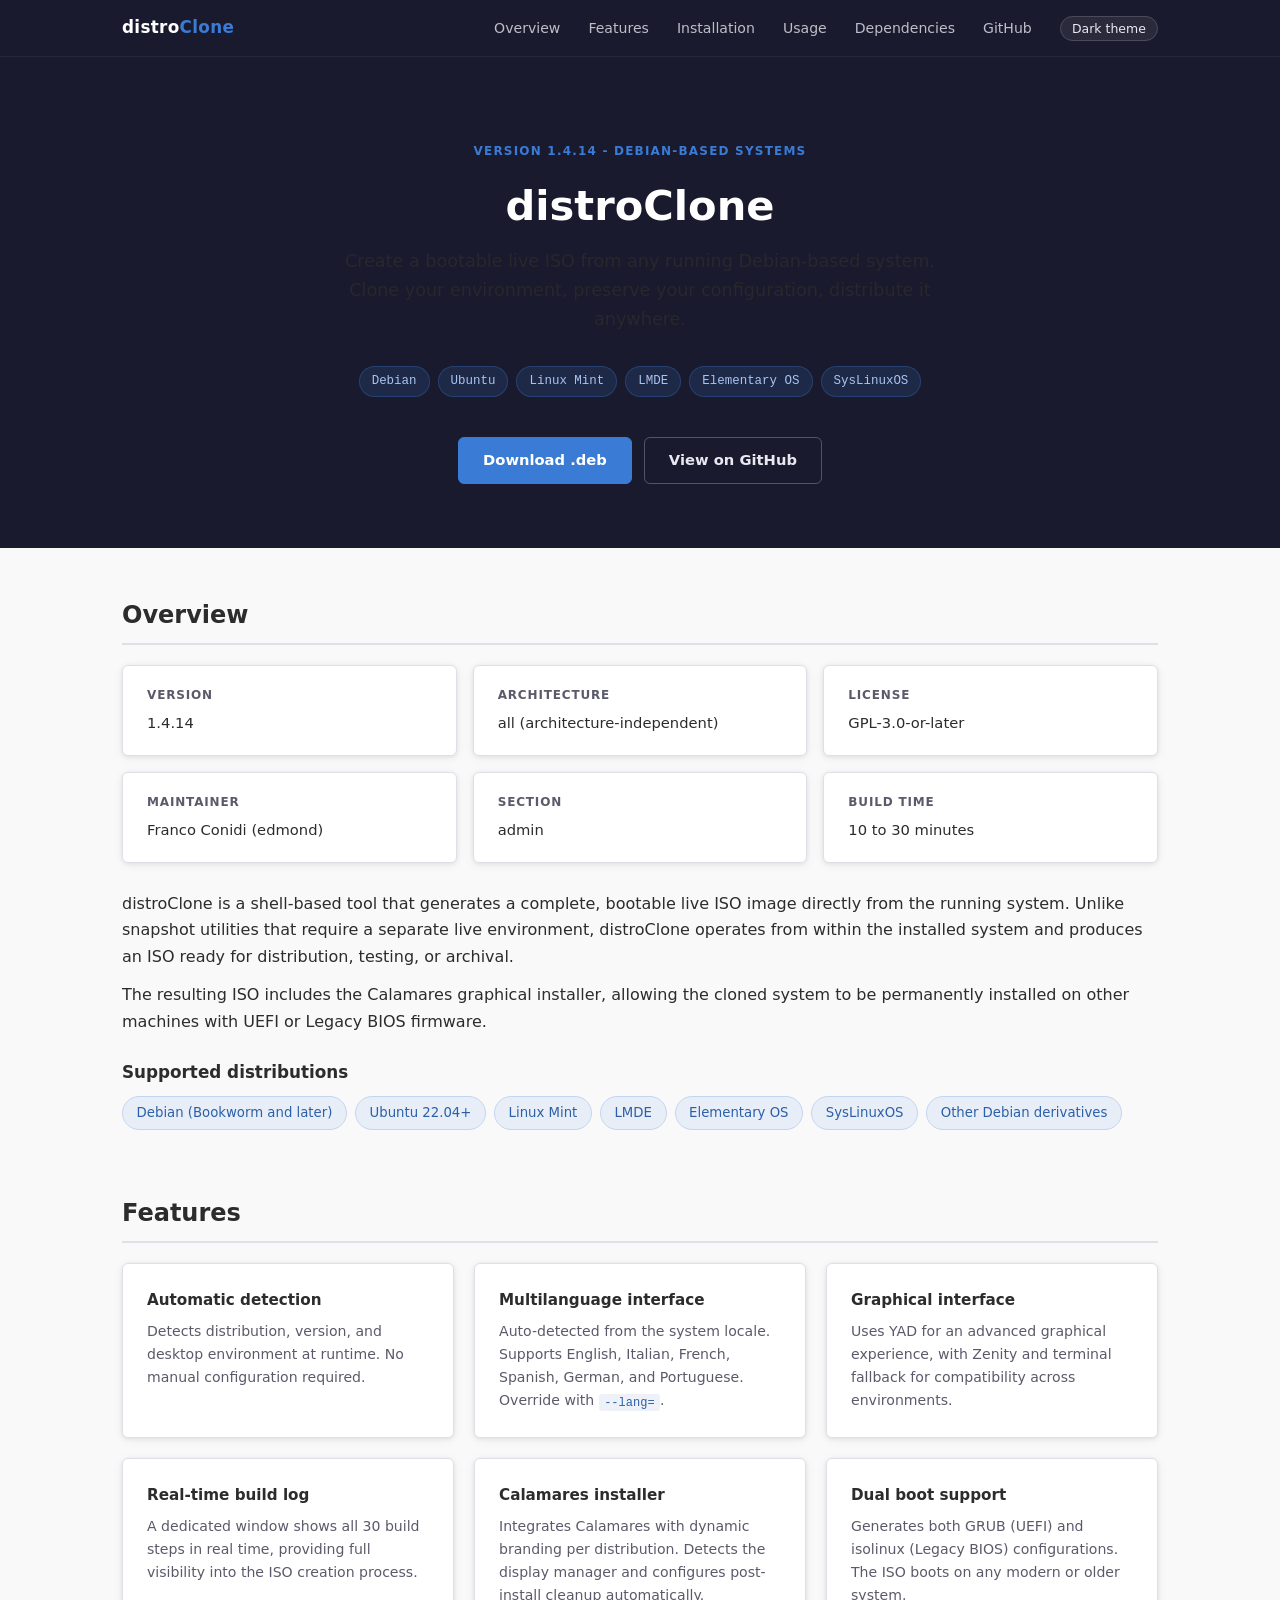
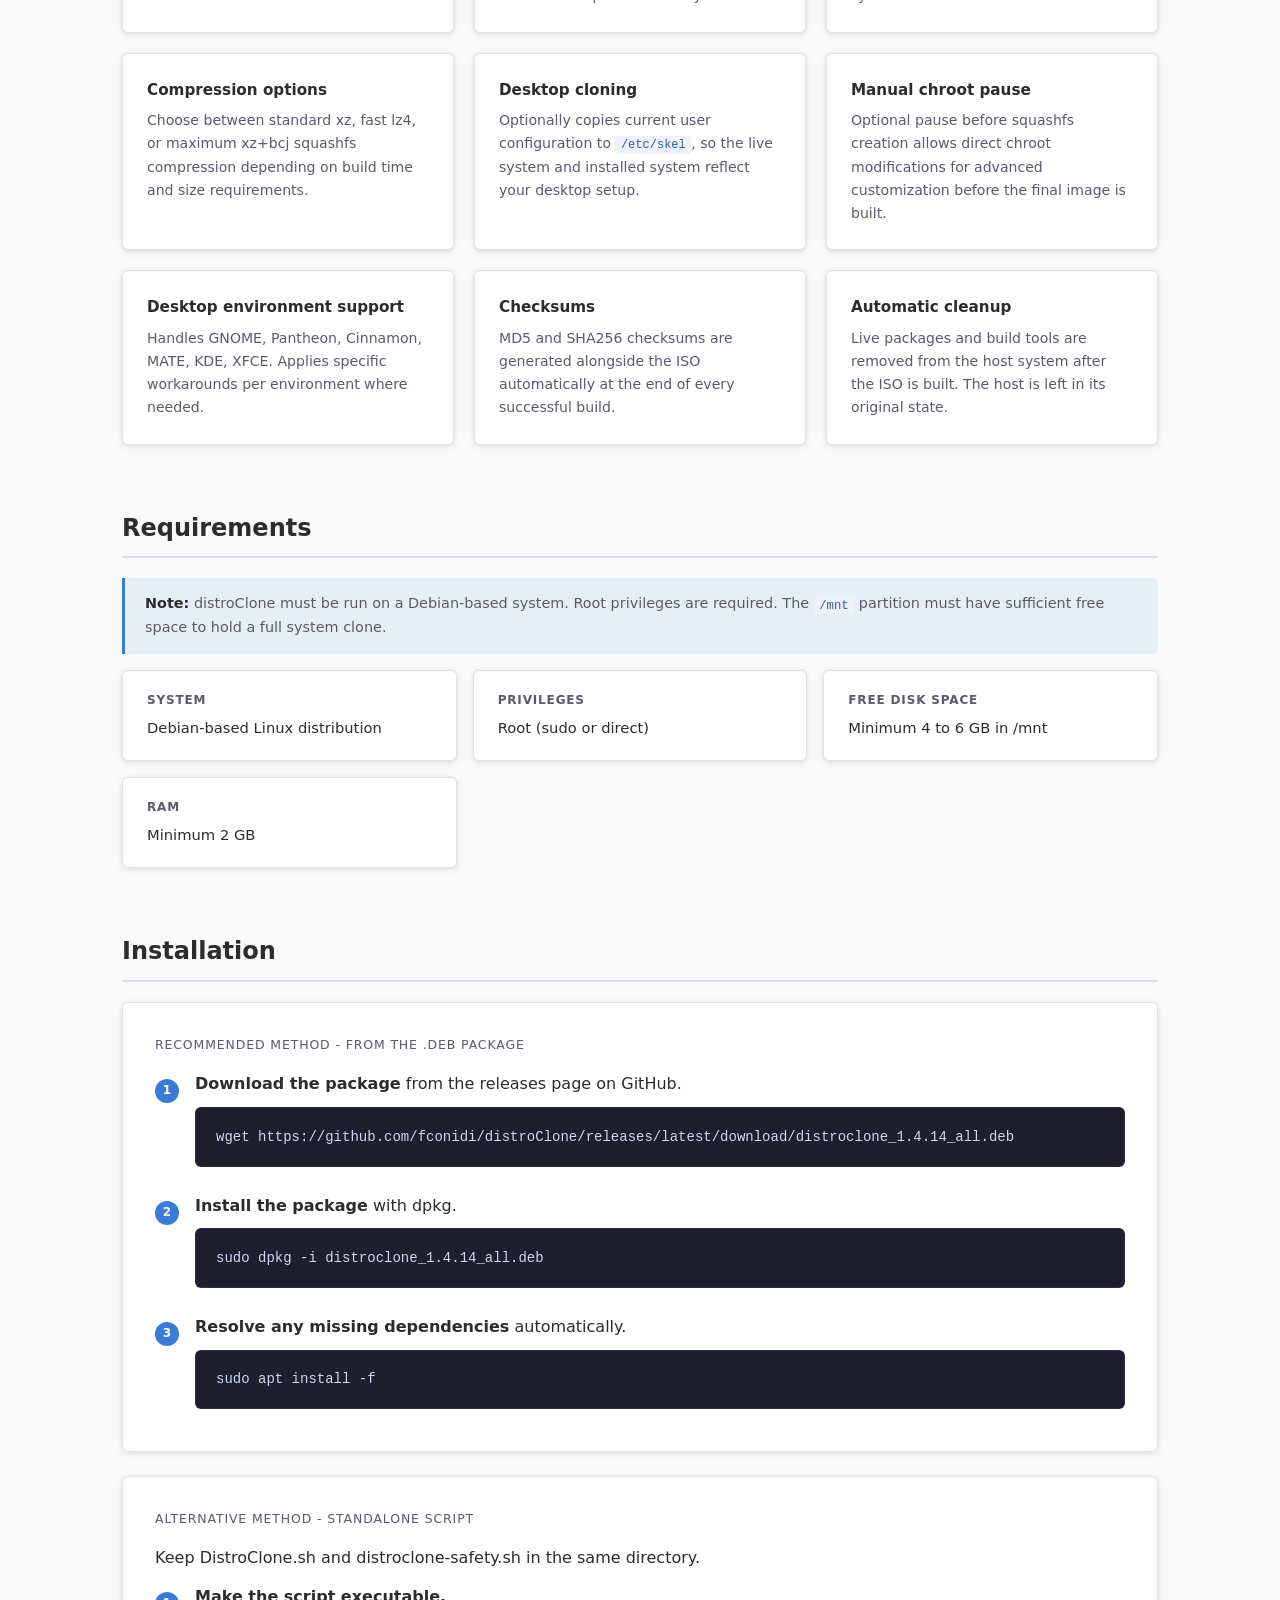
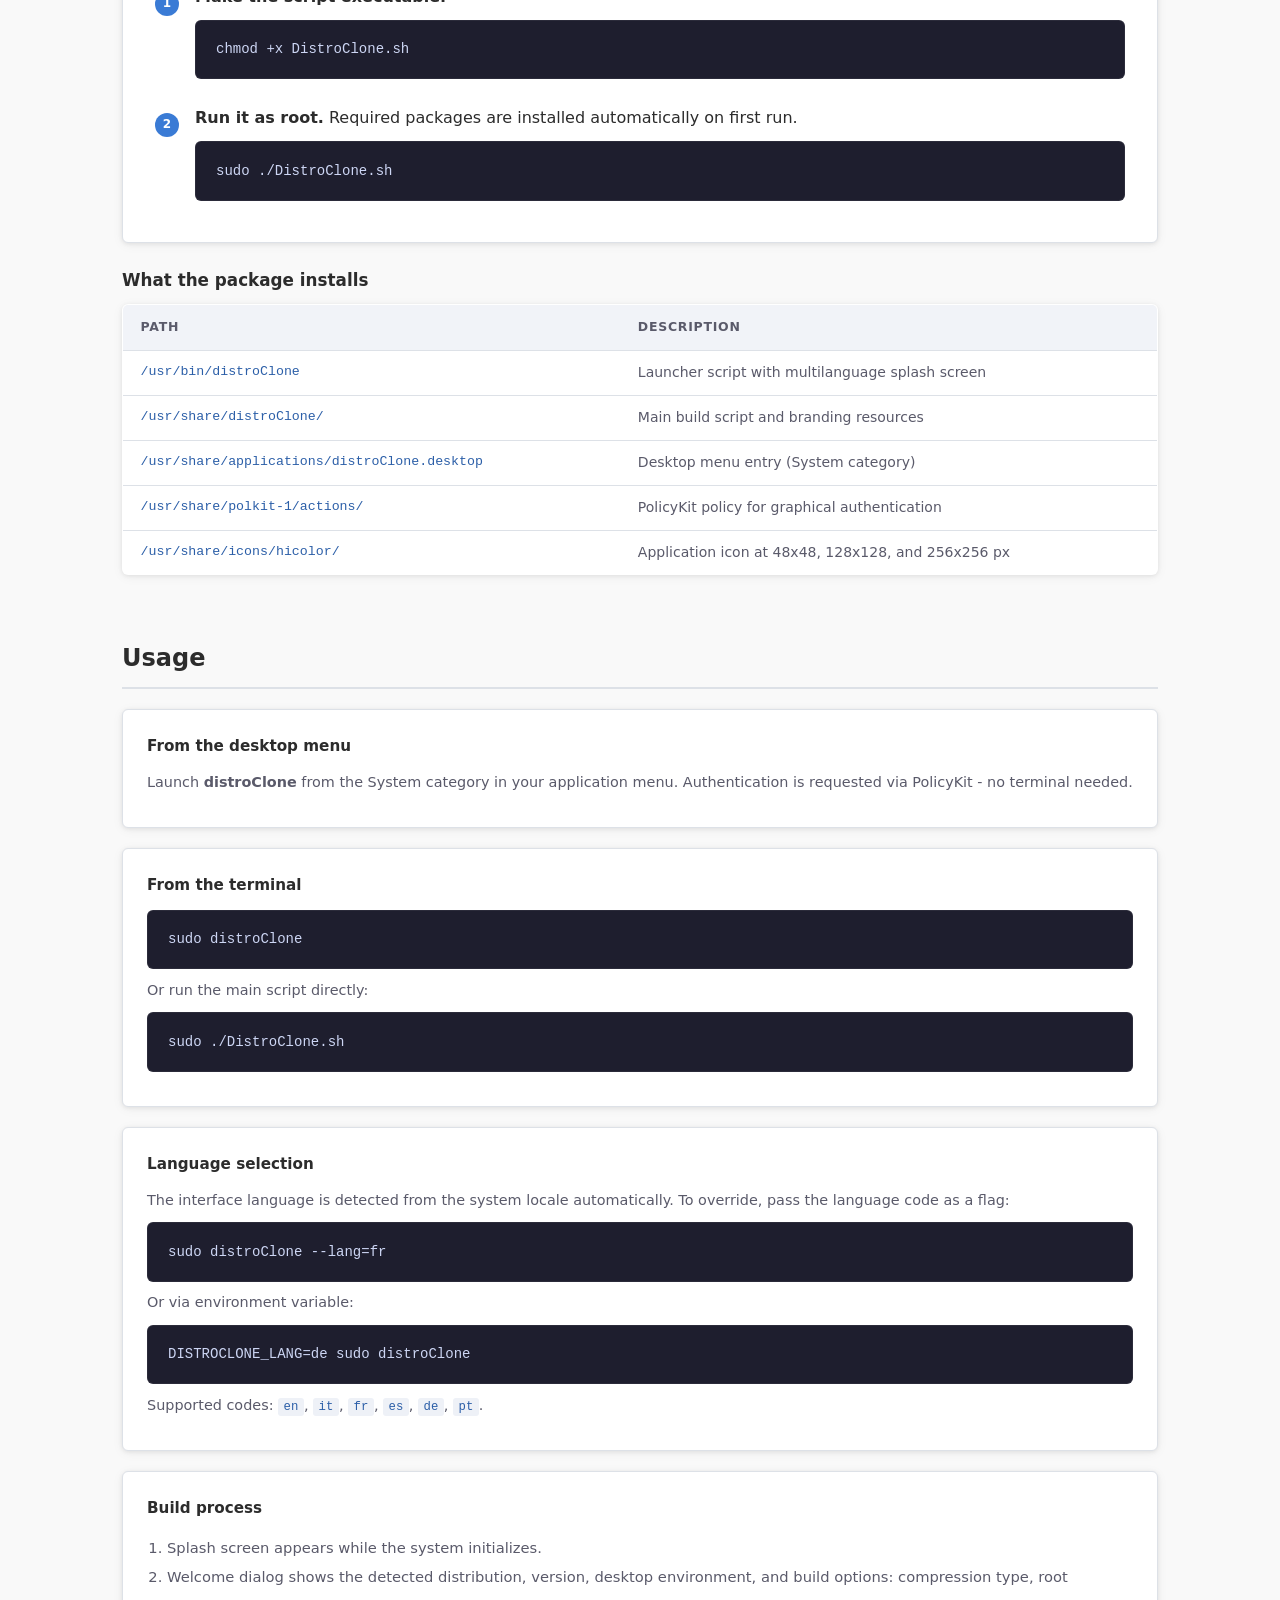
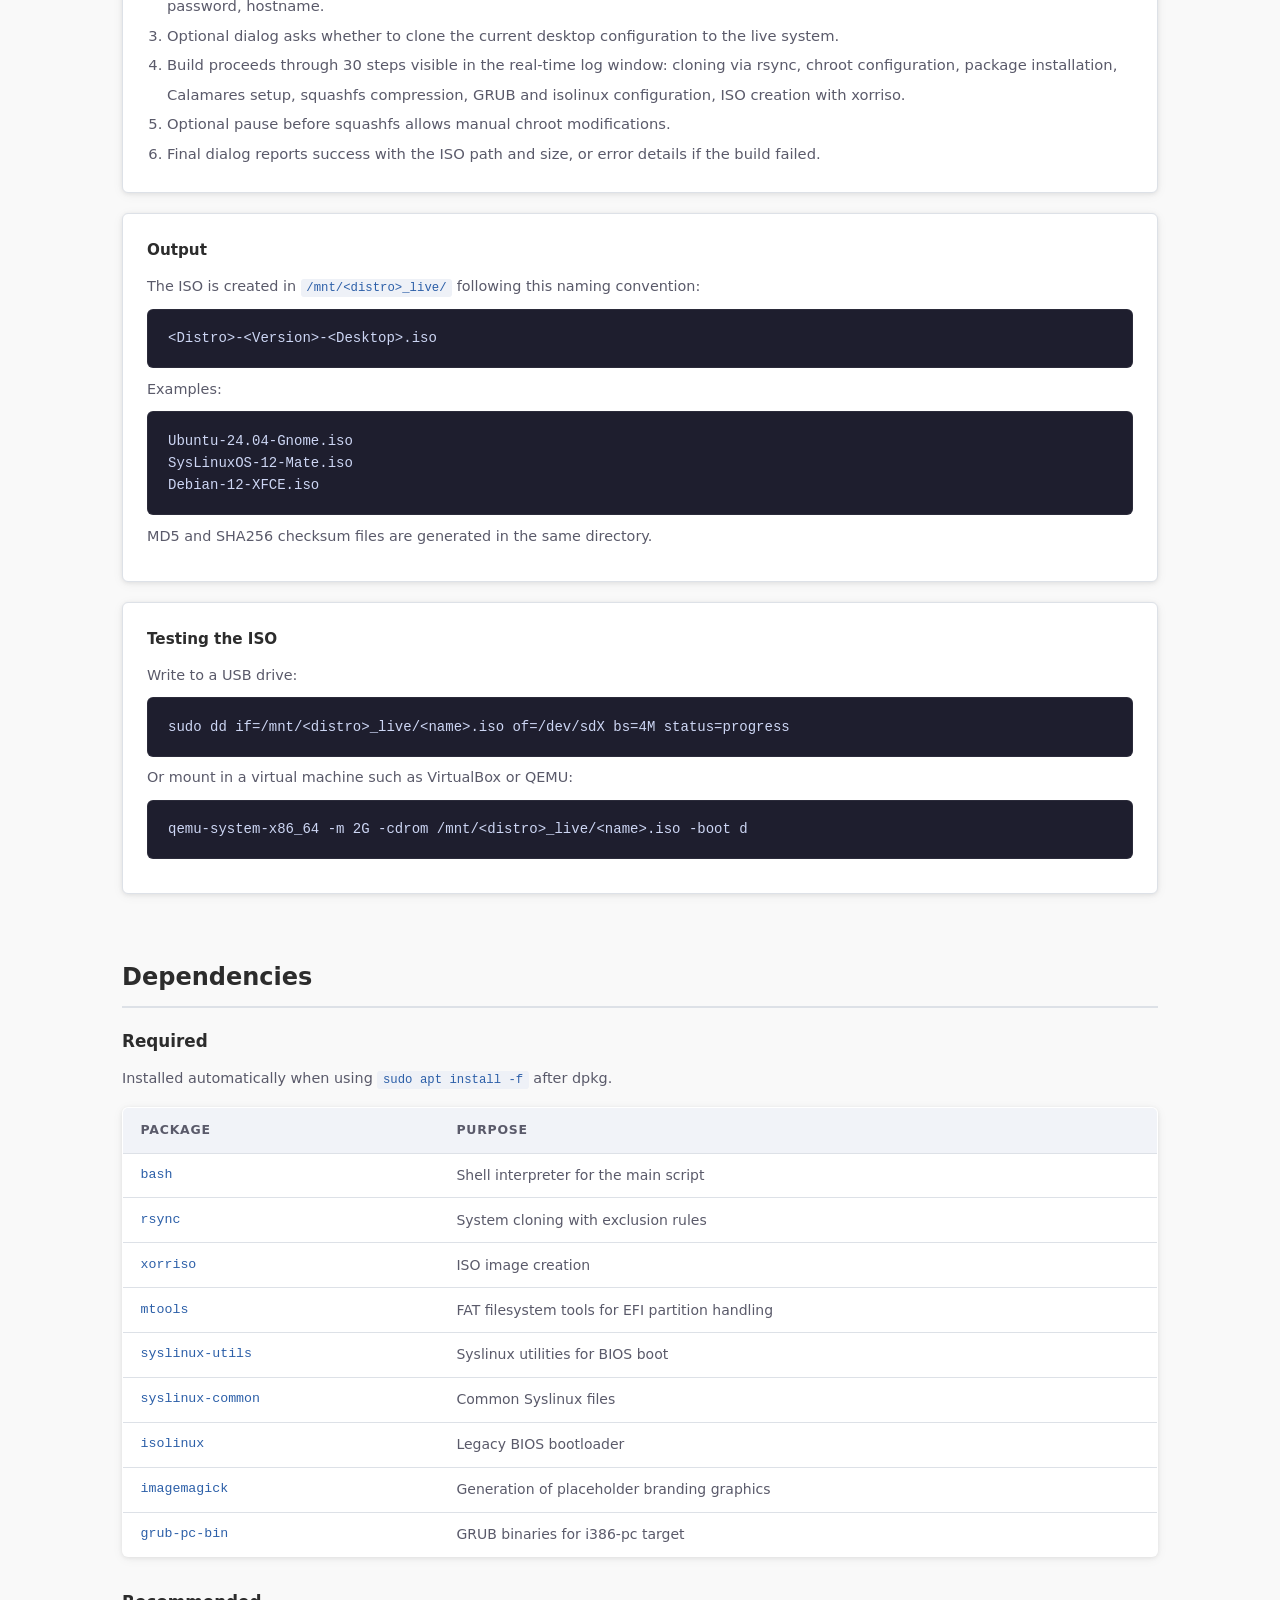
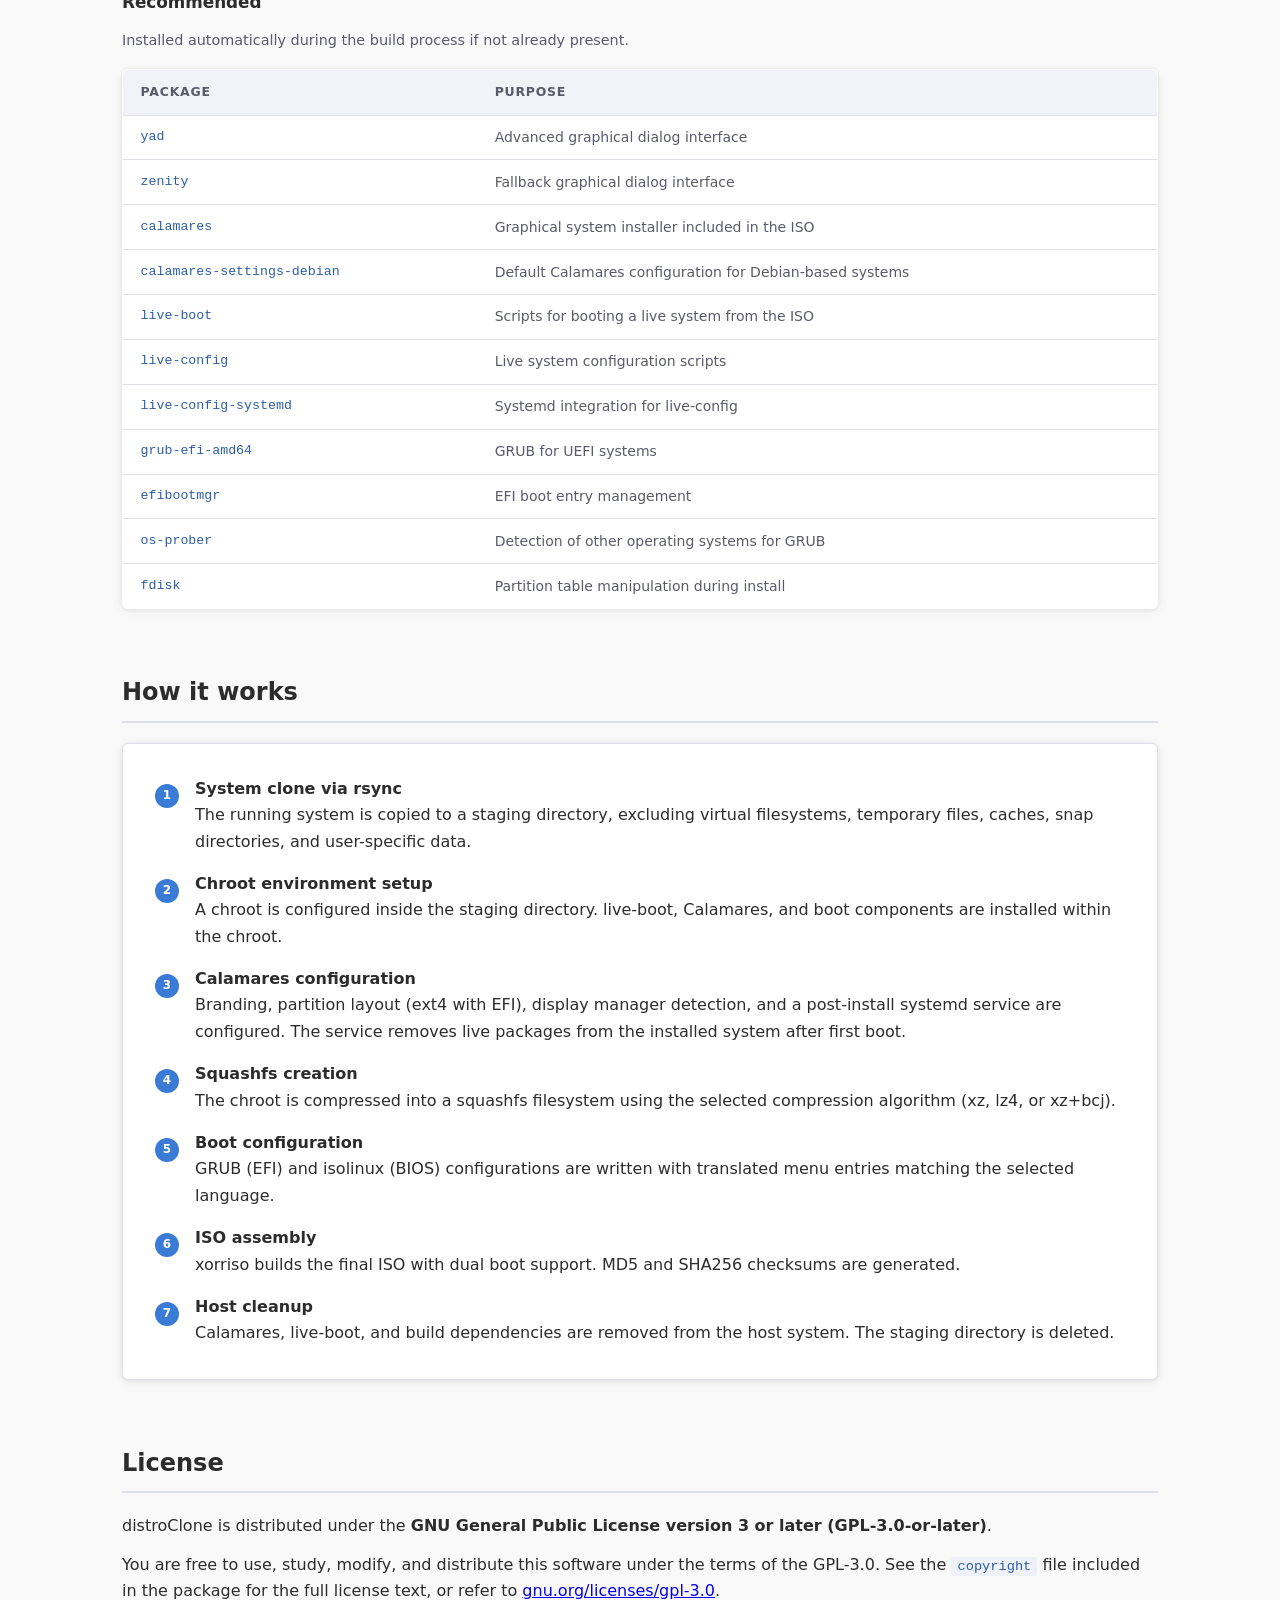
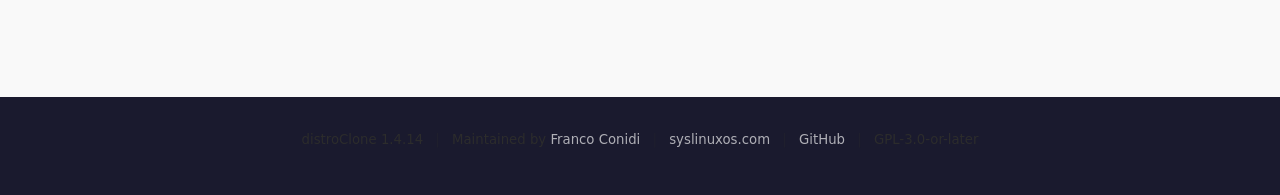
==== commit 8cf93d26: "distroClone 1.4.14: restore 1.4.11 behaviour except security fixes" ====
--- a/docs/index.html
+++ b/docs/index.html
@@ -28,7 +28,7 @@
 <!-- ─── HERO ────────────────────────────────────────────── -->
 <header class="hero">
     <div class="hero-inner">
-        <span class="hero-label">Version 1.4.13 - Debian-based systems</span>
+        <span class="hero-label">Version 1.4.14 - Debian-based systems</span>
         <h1>distroClone</h1>
         <p>
             Create a bootable live ISO from any running Debian-based system.
@@ -59,7 +59,7 @@
         <div class="info-grid" style="margin-bottom: 1.75rem;">
             <div class="info-card">
                 <div class="label">Version</div>
-                <div class="value">1.4.13</div>
+                <div class="value">1.4.14</div>
             </div>
             <div class="info-card">
                 <div class="label">Architecture</div>
@@ -197,13 +197,13 @@
                 <li>
                     <div>
                         <strong>Download the package</strong> from the releases page on GitHub.
-                        <pre>wget https://github.com/fconidi/distroClone/releases/latest/download/distroclone_1.4.13_all.deb</pre>
+                        <pre>wget https://github.com/fconidi/distroClone/releases/latest/download/distroclone_1.4.14_all.deb</pre>
                     </div>
                 </li>
                 <li>
                     <div>
                         <strong>Install the package</strong> with dpkg.
-                        <pre>sudo dpkg -i distroclone_1.4.13_all.deb</pre>
+                        <pre>sudo dpkg -i distroclone_1.4.14_all.deb</pre>
                     </div>
                 </li>
                 <li>
@@ -505,7 +505,7 @@
 <!-- ─── FOOTER ───────────────────────────────────────────── -->
 <footer>
     <p>
-        distroClone 1.4.13
+        distroClone 1.4.14
         <span class="footer-sep">|</span>
         Maintained by <a href="https://francoconidi.it" target="_blank" rel="noopener">Franco Conidi</a>
         <span class="footer-sep">|</span>
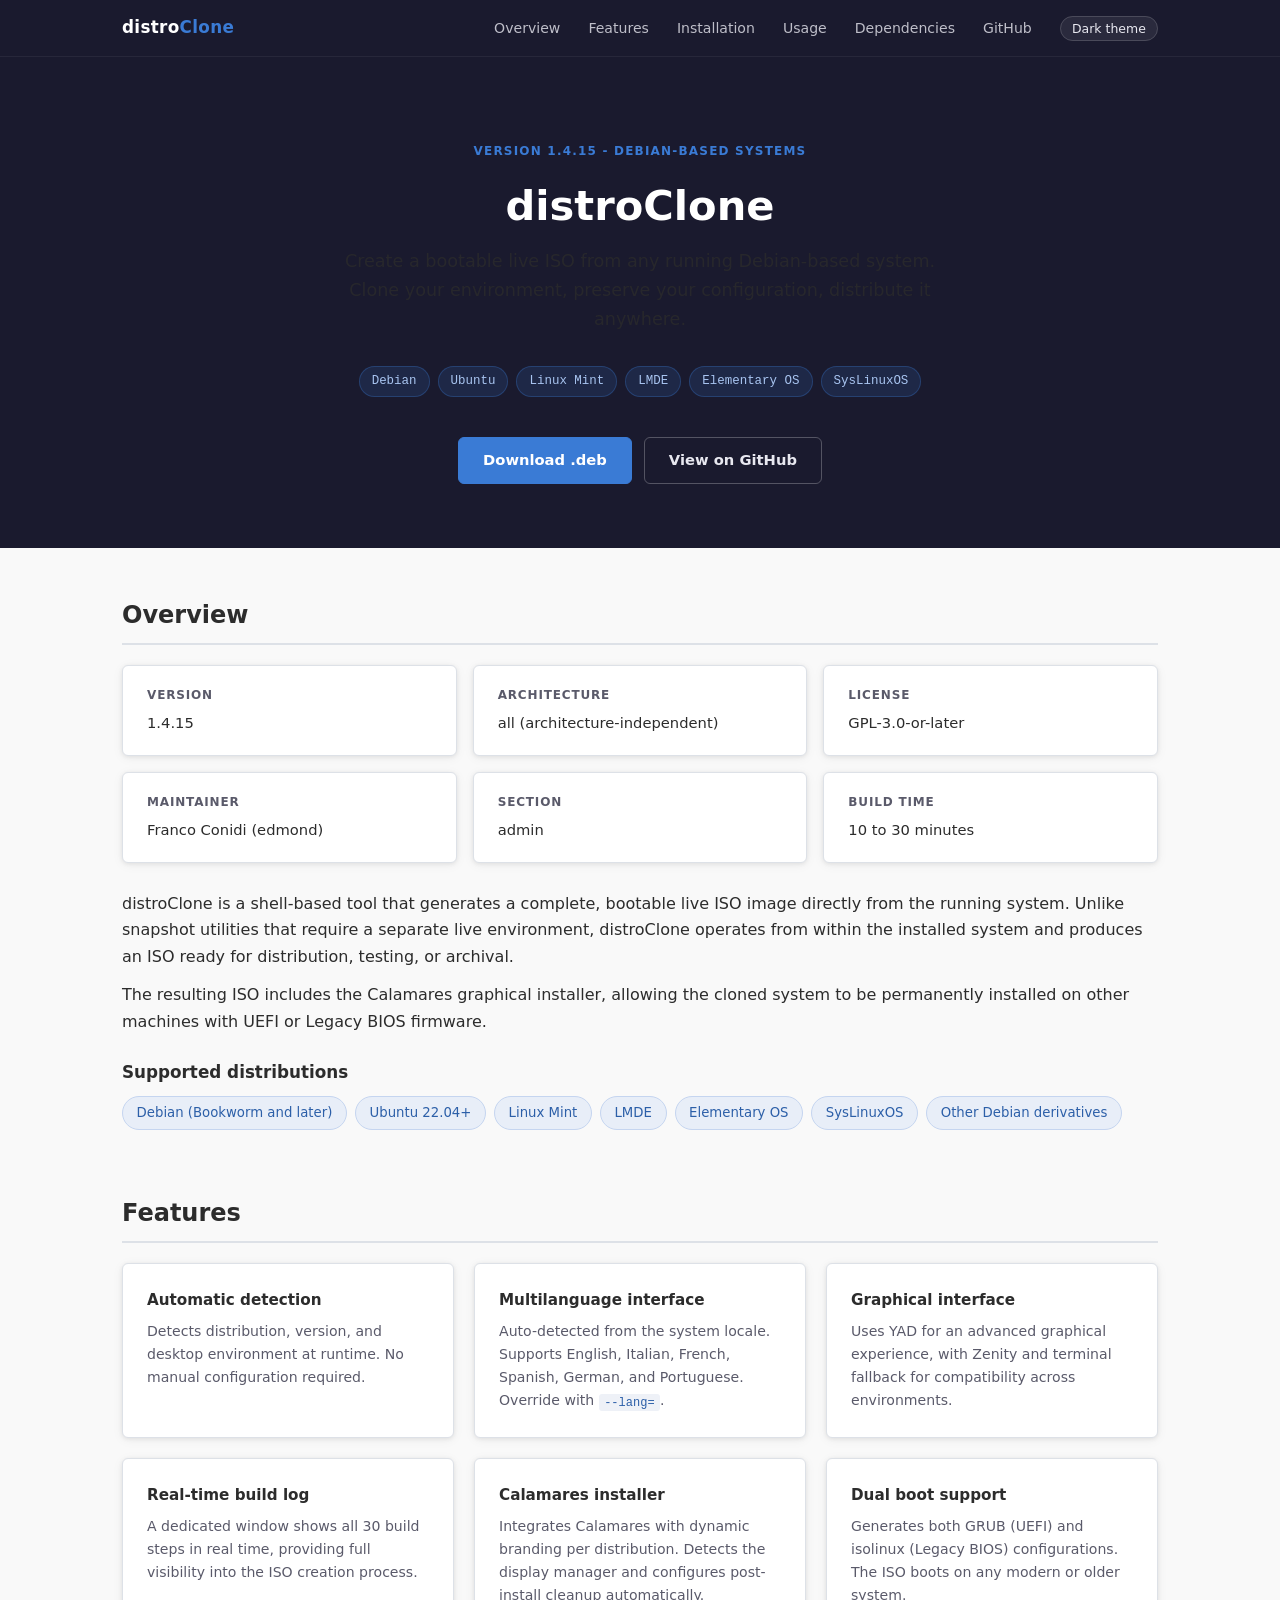
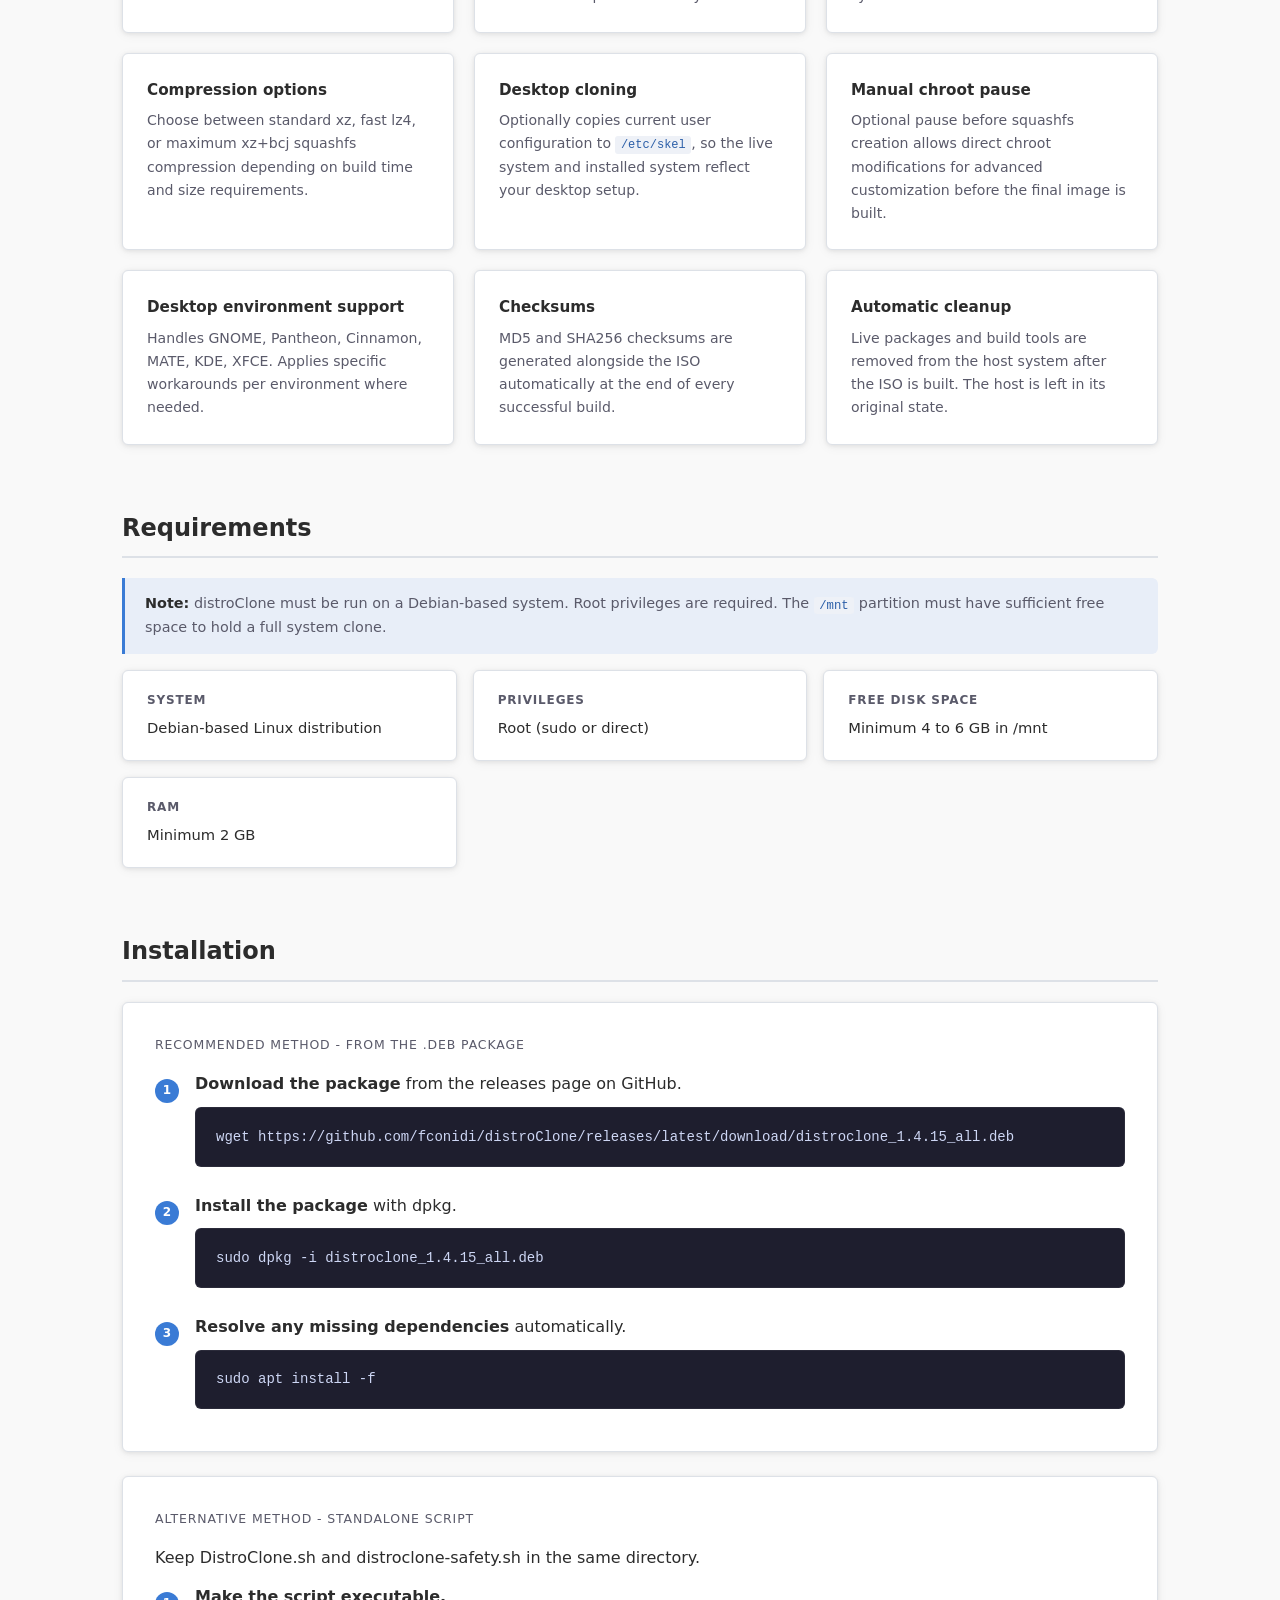
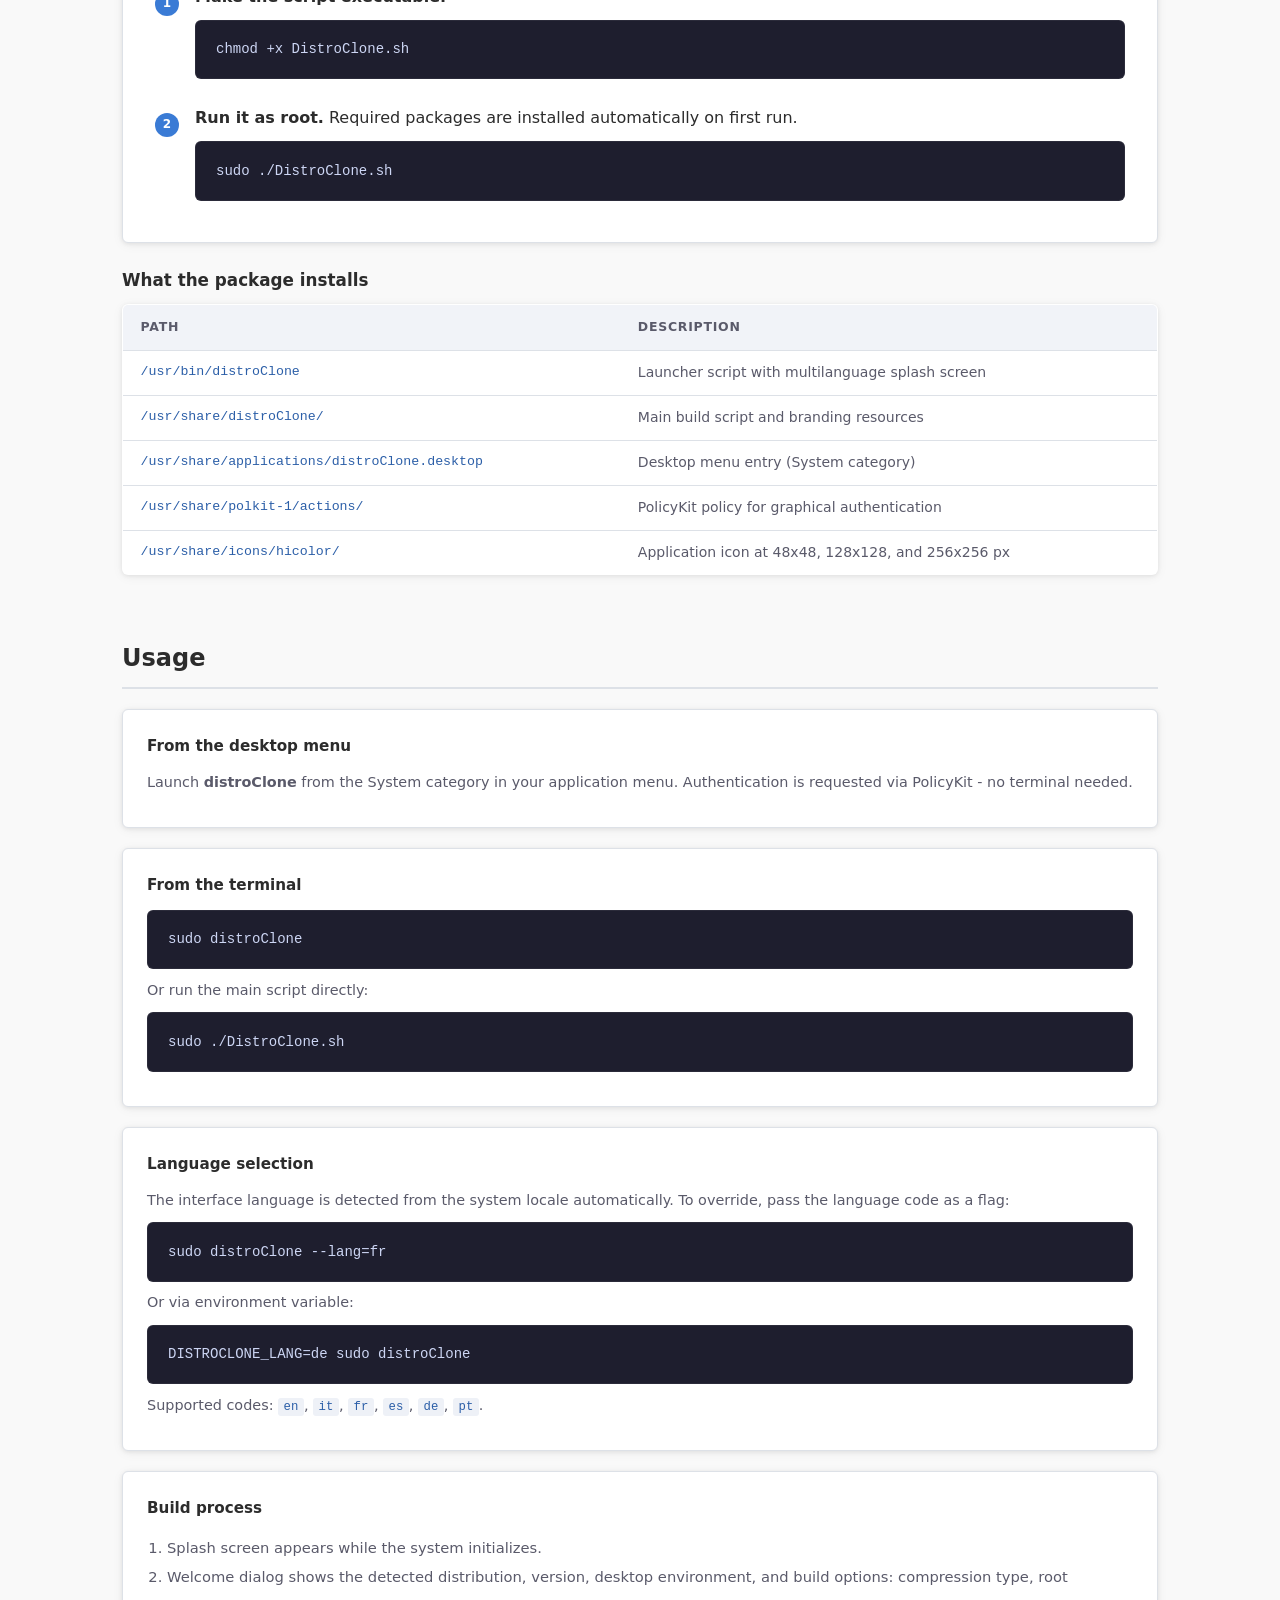
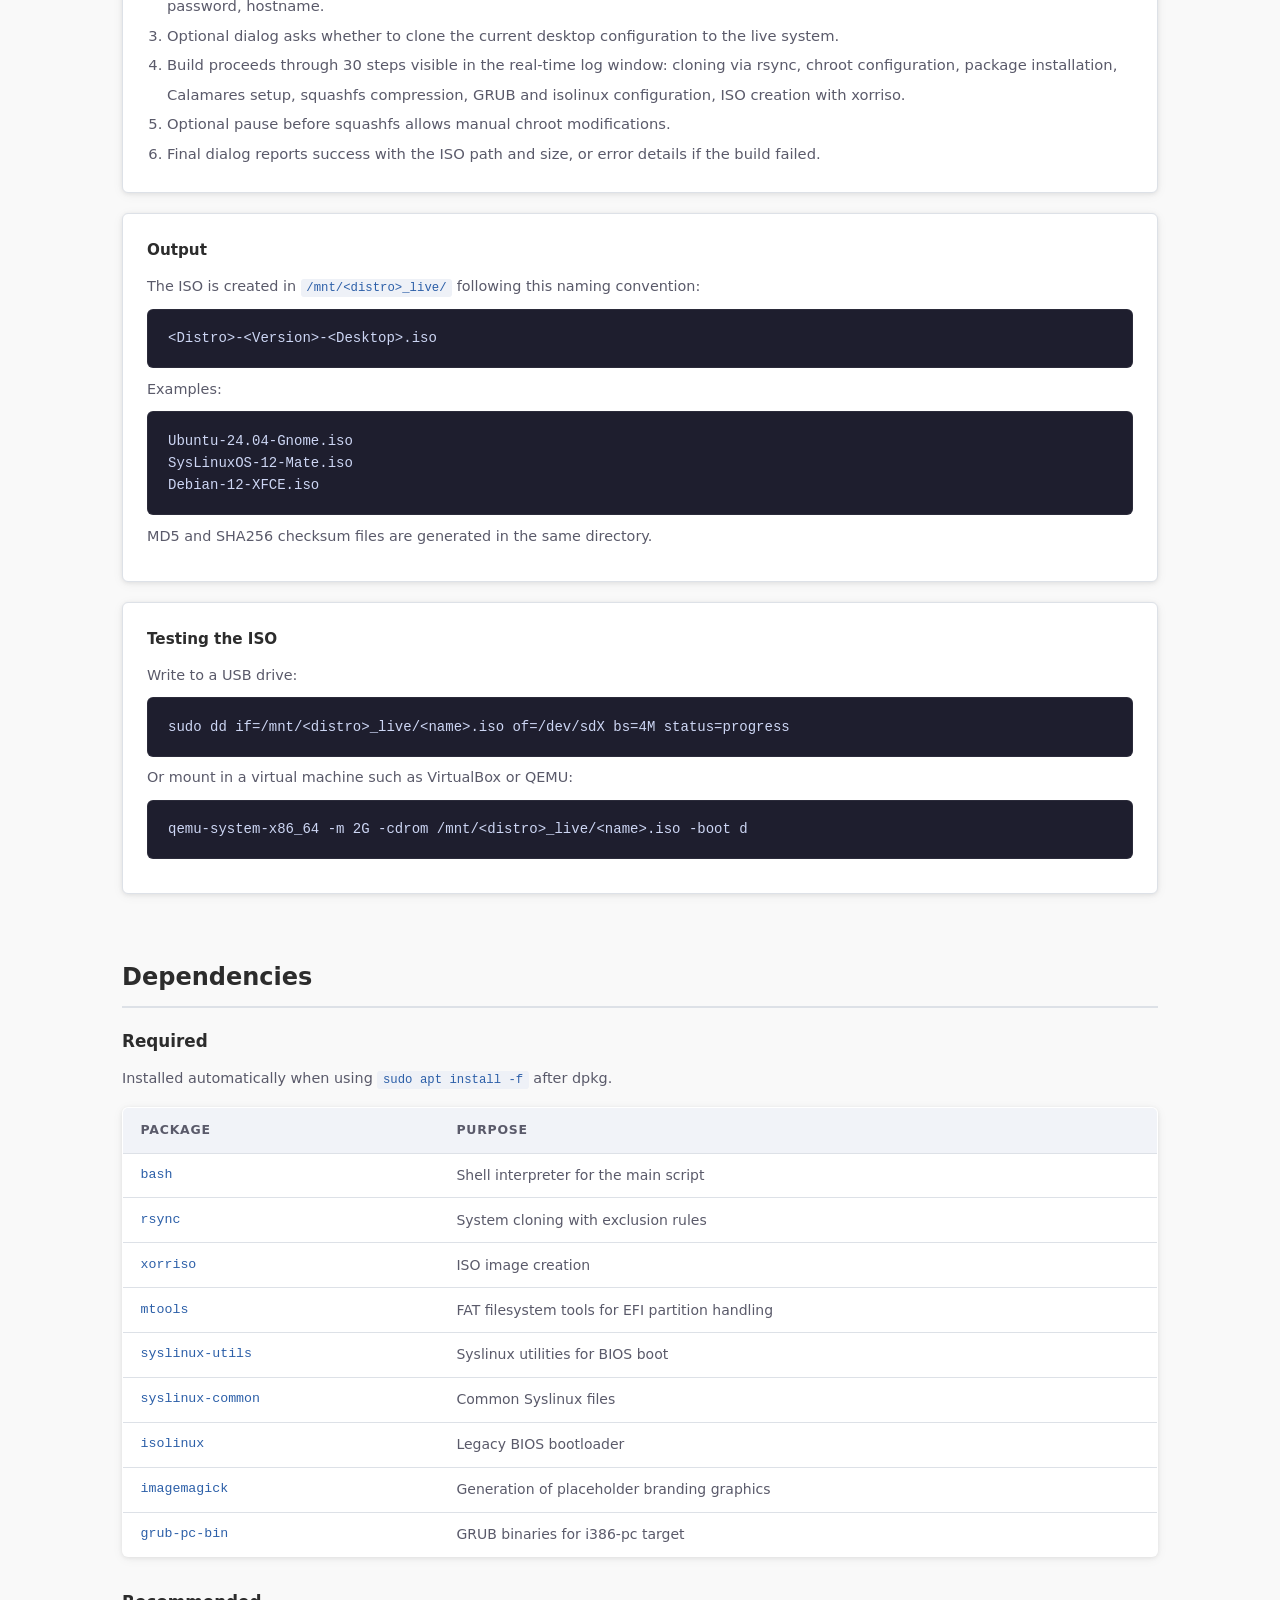
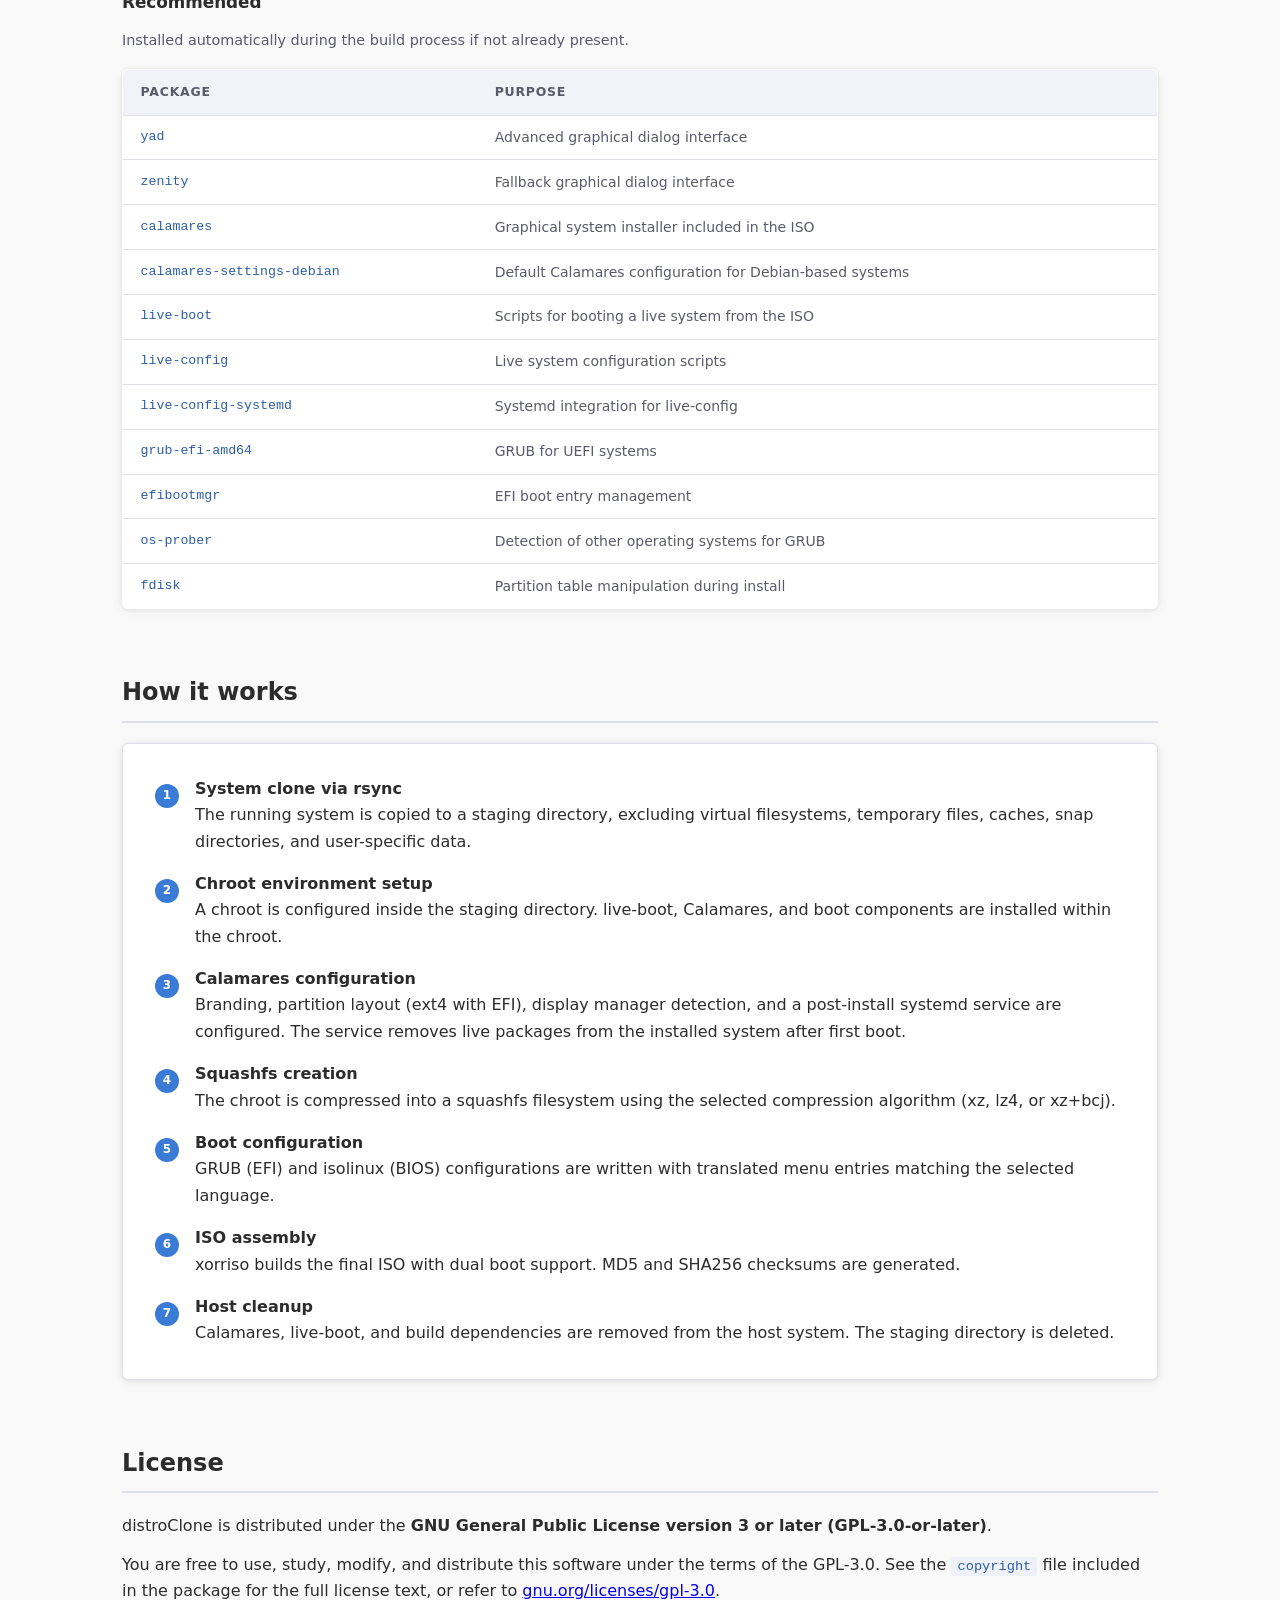
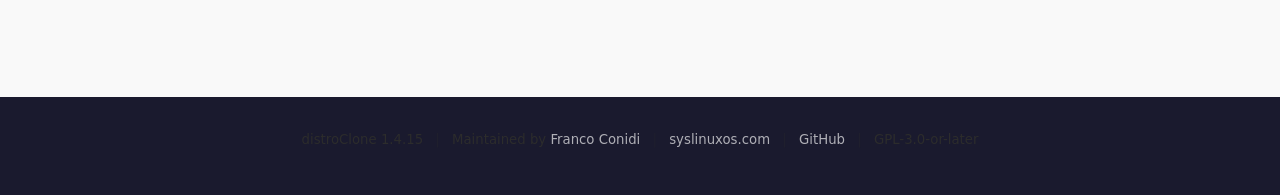
==== commit 7148aede: "docs: 1.4.15" ====
--- a/docs/index.html
+++ b/docs/index.html
@@ -28,7 +28,7 @@
 <!-- ─── HERO ────────────────────────────────────────────── -->
 <header class="hero">
     <div class="hero-inner">
-        <span class="hero-label">Version 1.4.14 - Debian-based systems</span>
+        <span class="hero-label">Version 1.4.15 - Debian-based systems</span>
         <h1>distroClone</h1>
         <p>
             Create a bootable live ISO from any running Debian-based system.
@@ -59,7 +59,7 @@
         <div class="info-grid" style="margin-bottom: 1.75rem;">
             <div class="info-card">
                 <div class="label">Version</div>
-                <div class="value">1.4.14</div>
+                <div class="value">1.4.15</div>
             </div>
             <div class="info-card">
                 <div class="label">Architecture</div>
@@ -197,13 +197,13 @@
                 <li>
                     <div>
                         <strong>Download the package</strong> from the releases page on GitHub.
-                        <pre>wget https://github.com/fconidi/distroClone/releases/latest/download/distroclone_1.4.14_all.deb</pre>
+                        <pre>wget https://github.com/fconidi/distroClone/releases/latest/download/distroclone_1.4.15_all.deb</pre>
                     </div>
                 </li>
                 <li>
                     <div>
                         <strong>Install the package</strong> with dpkg.
-                        <pre>sudo dpkg -i distroclone_1.4.14_all.deb</pre>
+                        <pre>sudo dpkg -i distroclone_1.4.15_all.deb</pre>
                     </div>
                 </li>
                 <li>
@@ -505,7 +505,7 @@
 <!-- ─── FOOTER ───────────────────────────────────────────── -->
 <footer>
     <p>
-        distroClone 1.4.14
+        distroClone 1.4.15
         <span class="footer-sep">|</span>
         Maintained by <a href="https://francoconidi.it" target="_blank" rel="noopener">Franco Conidi</a>
         <span class="footer-sep">|</span>
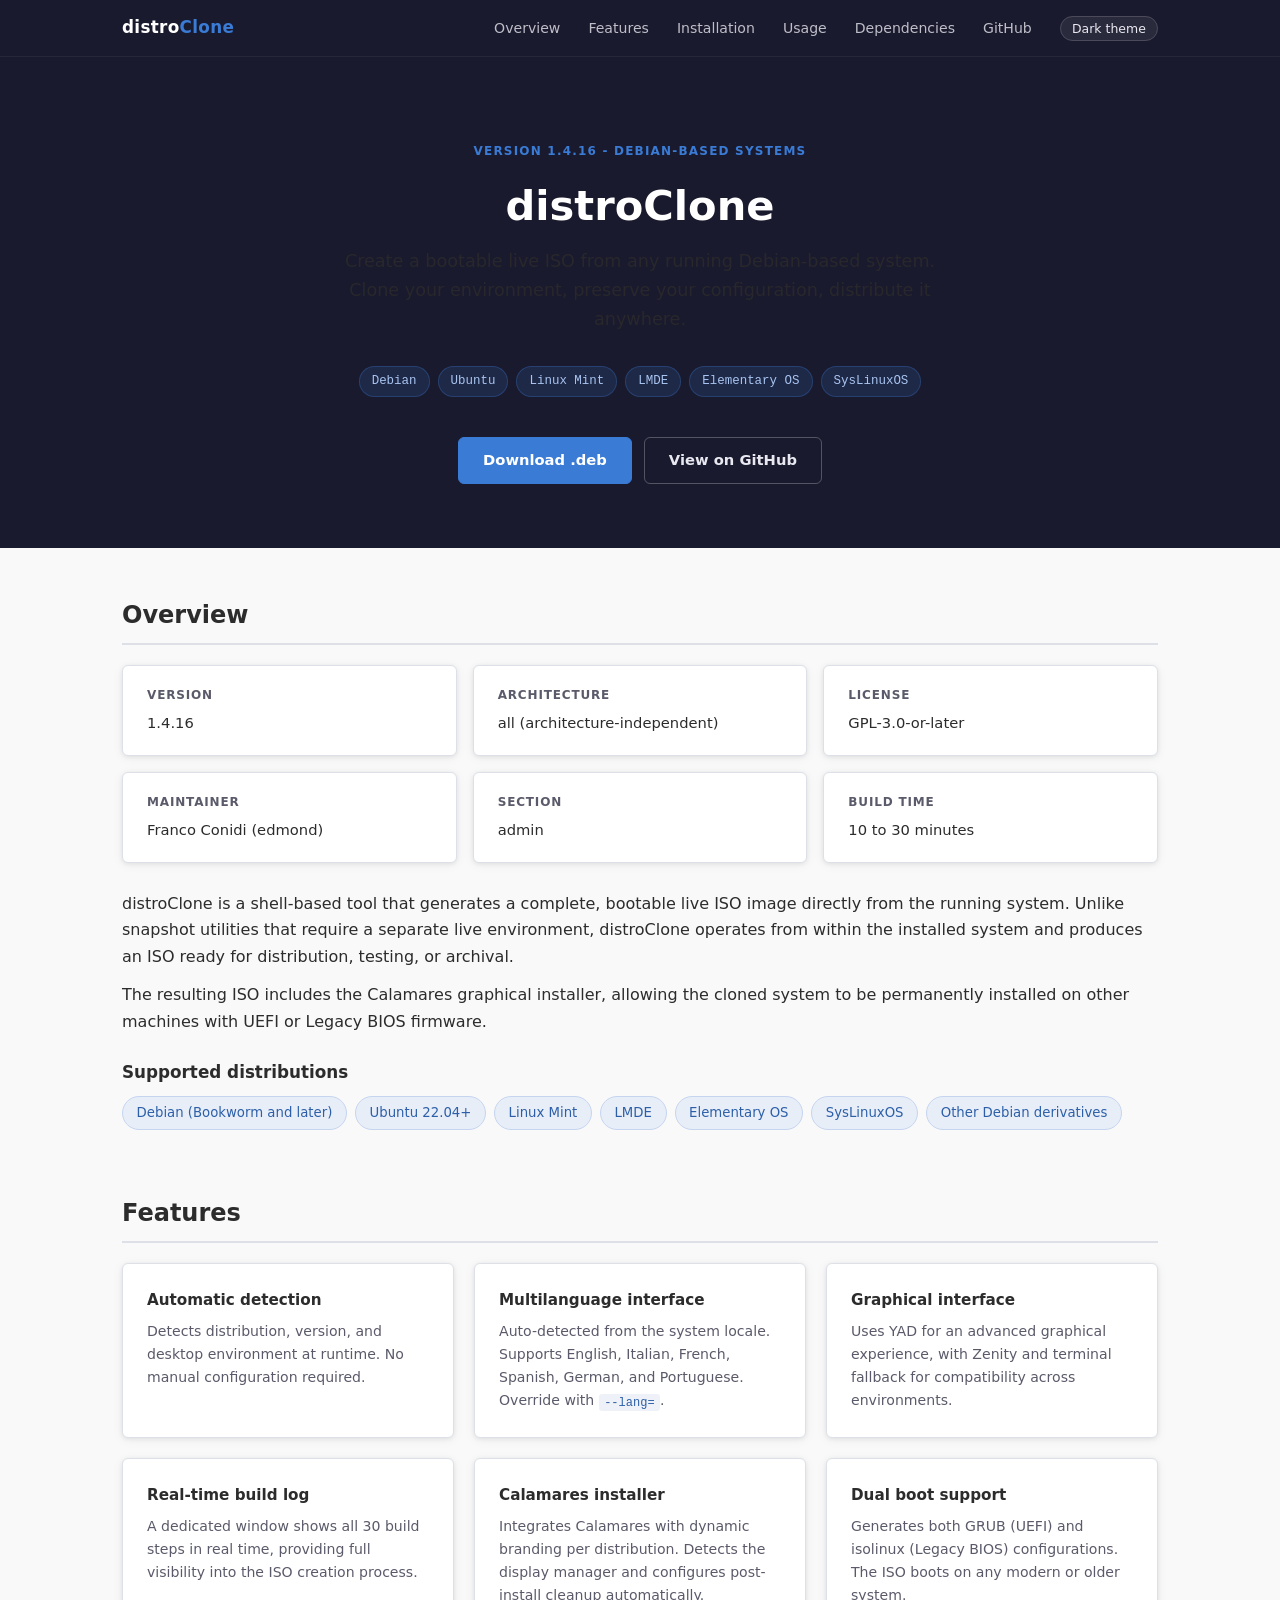
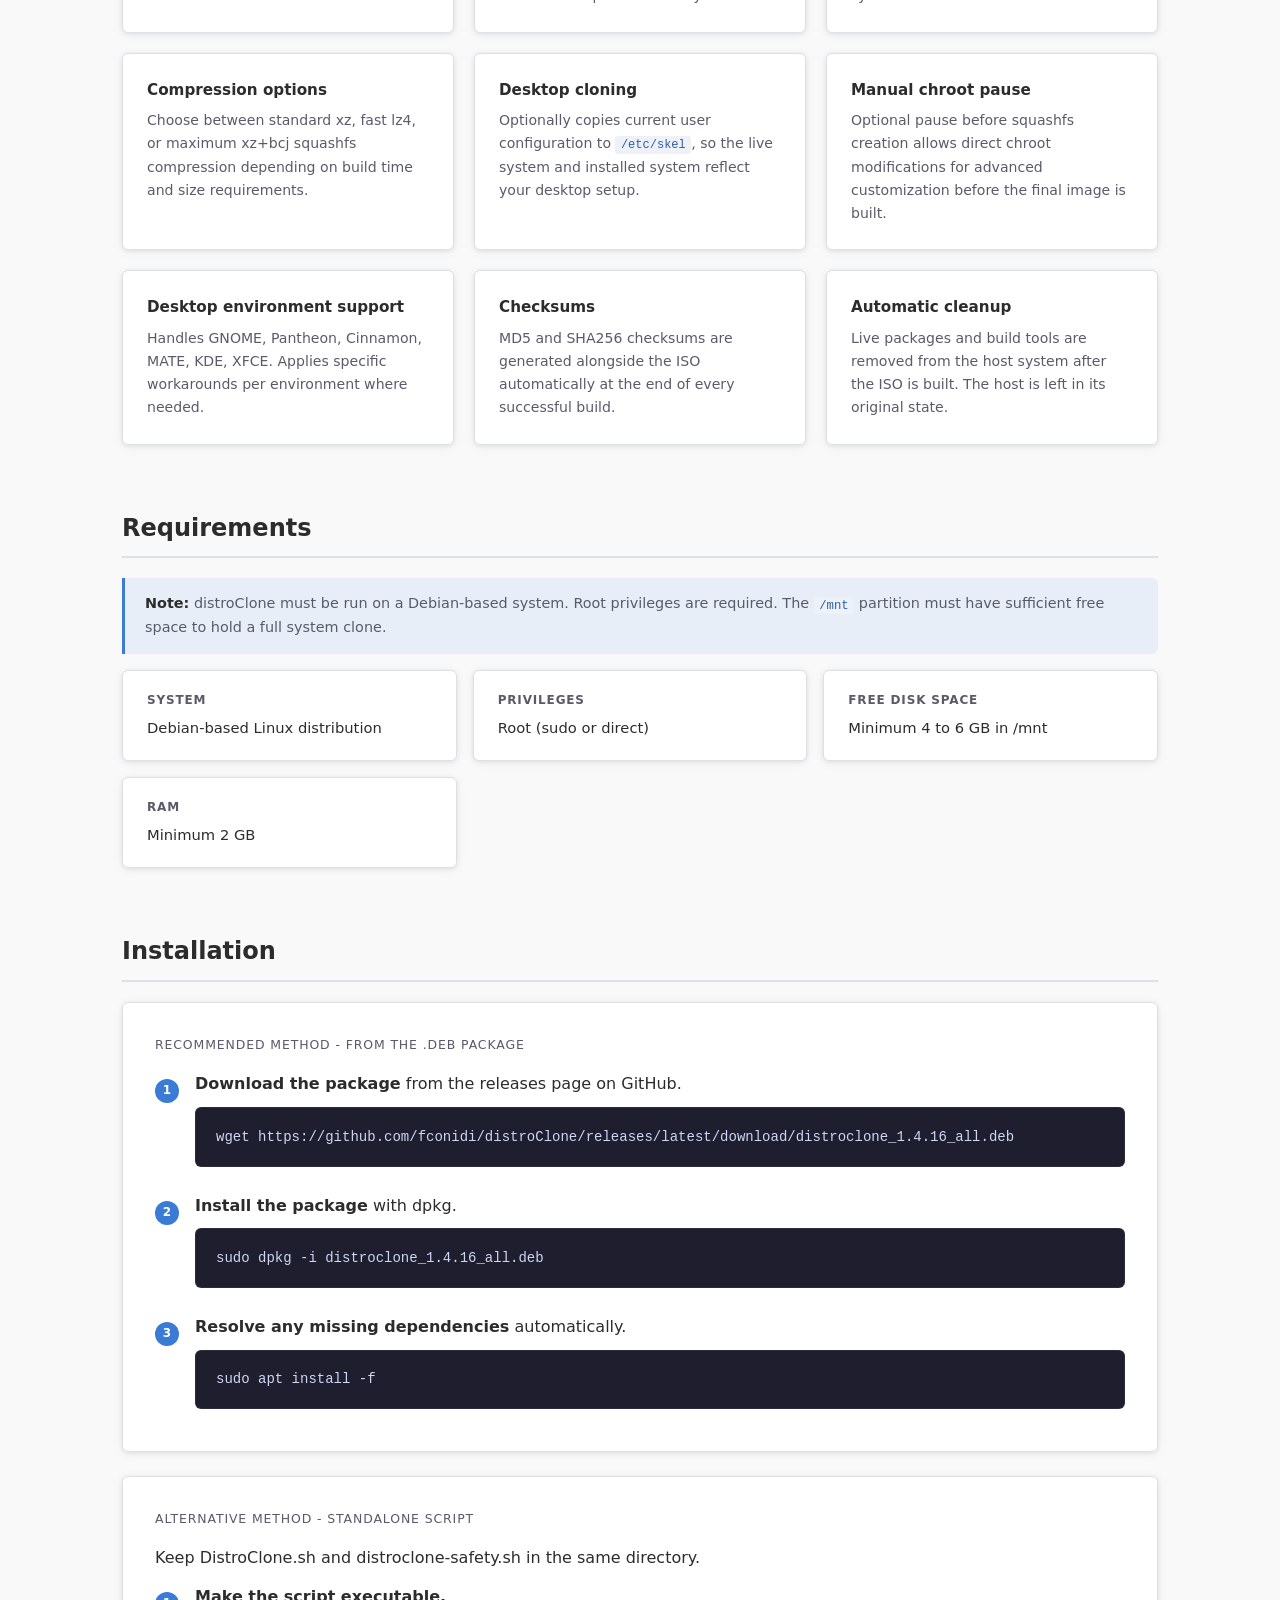
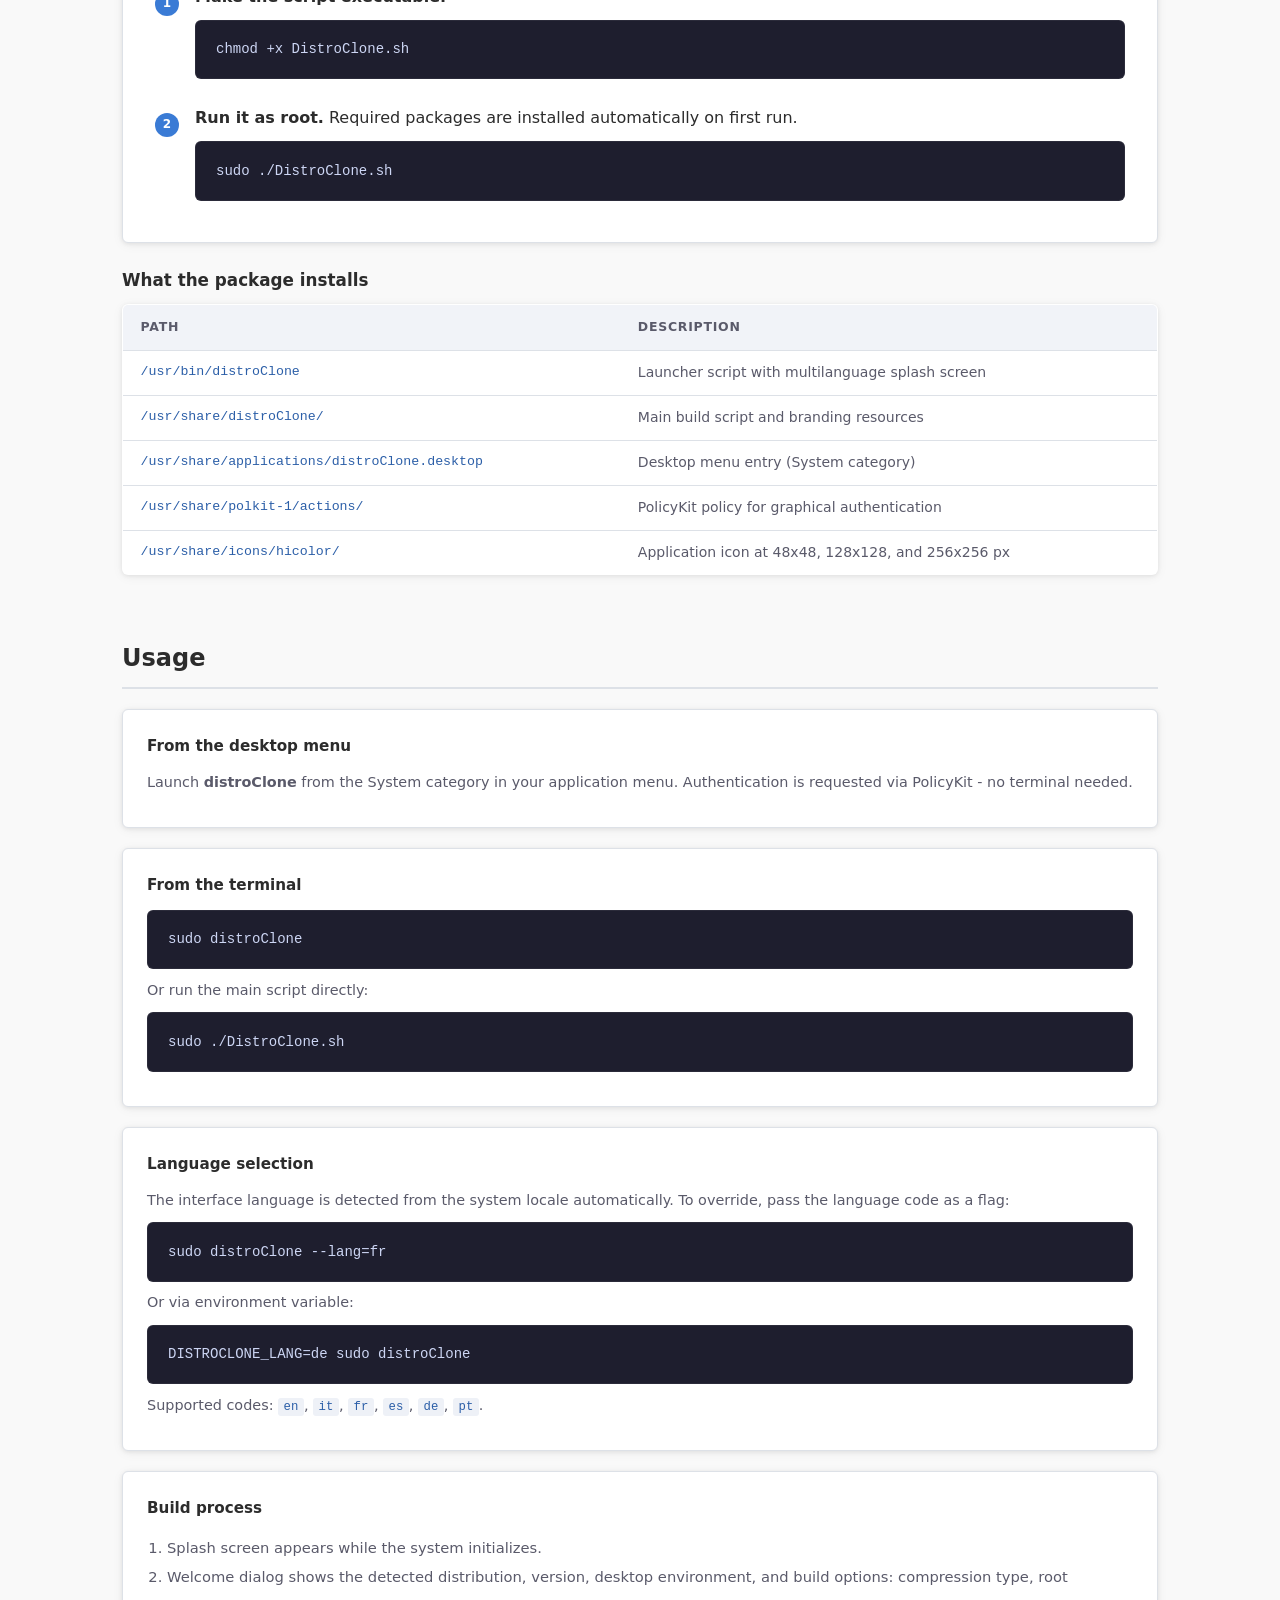
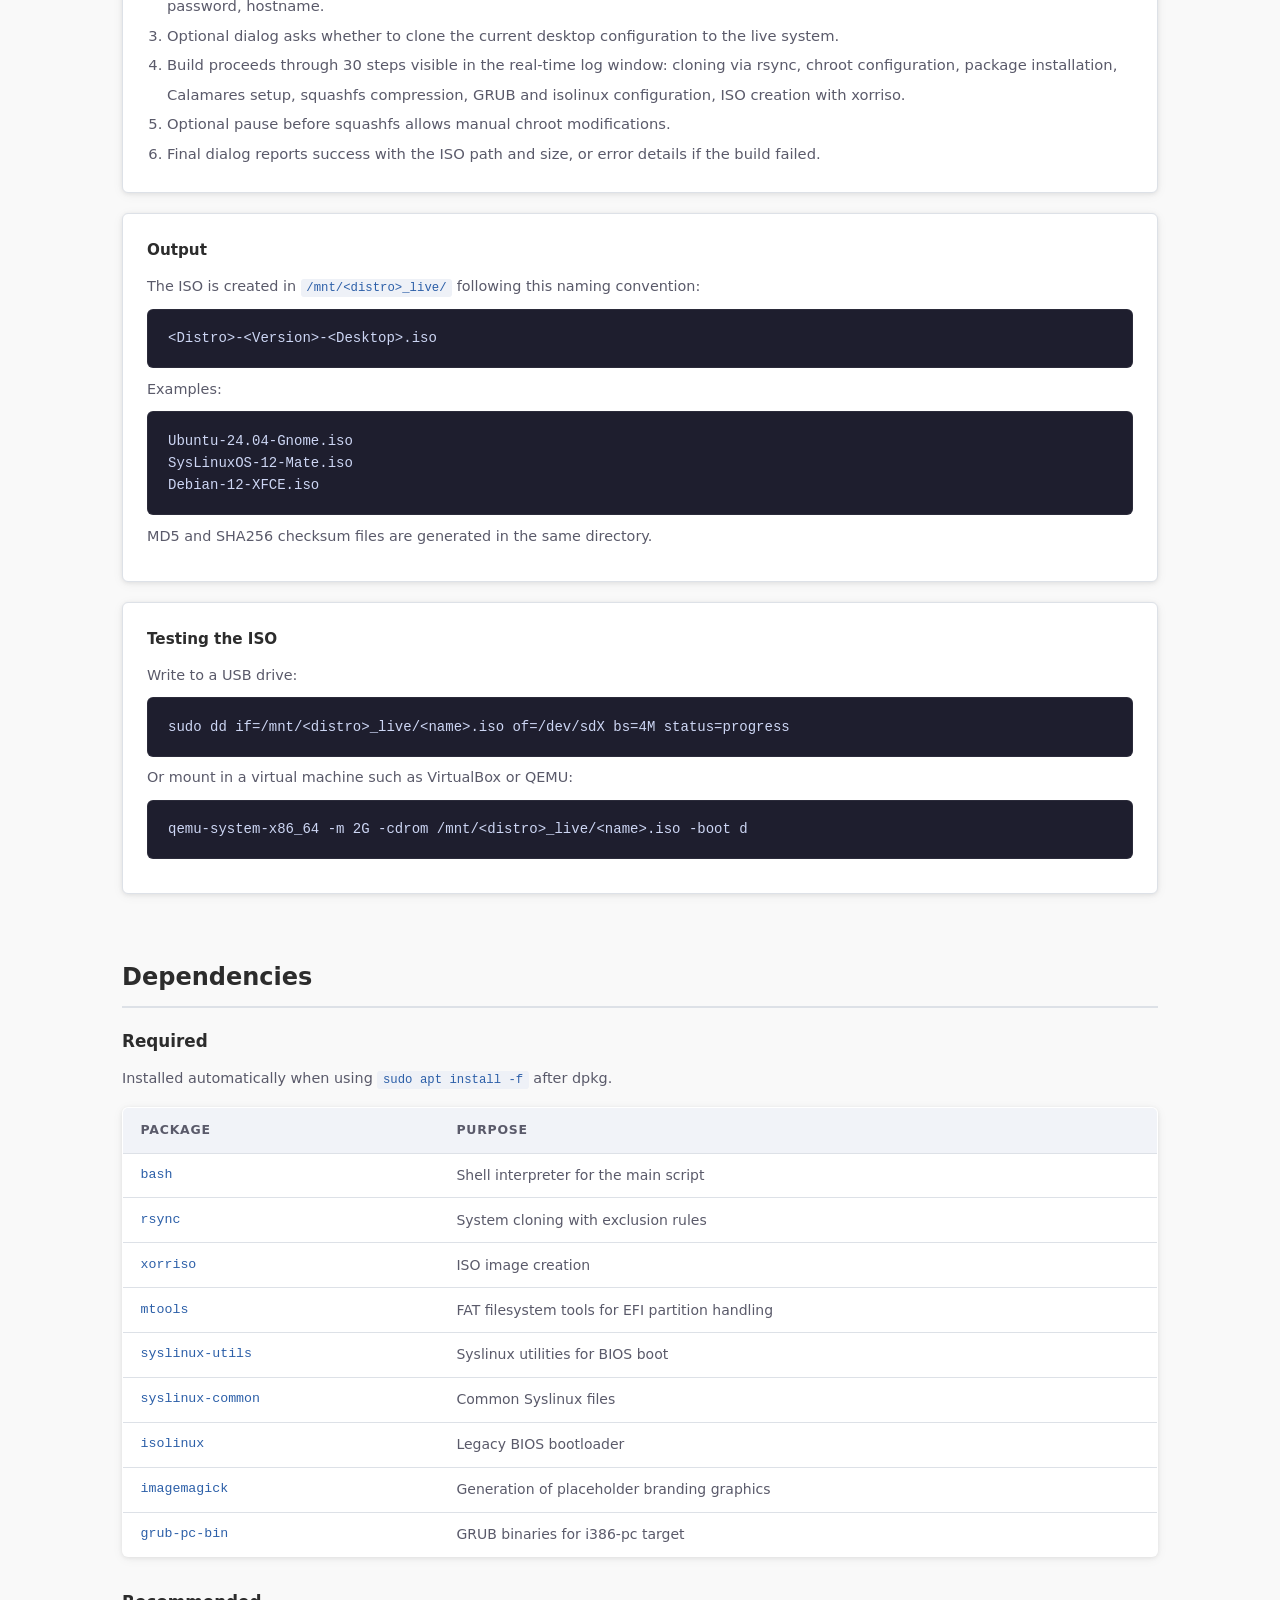
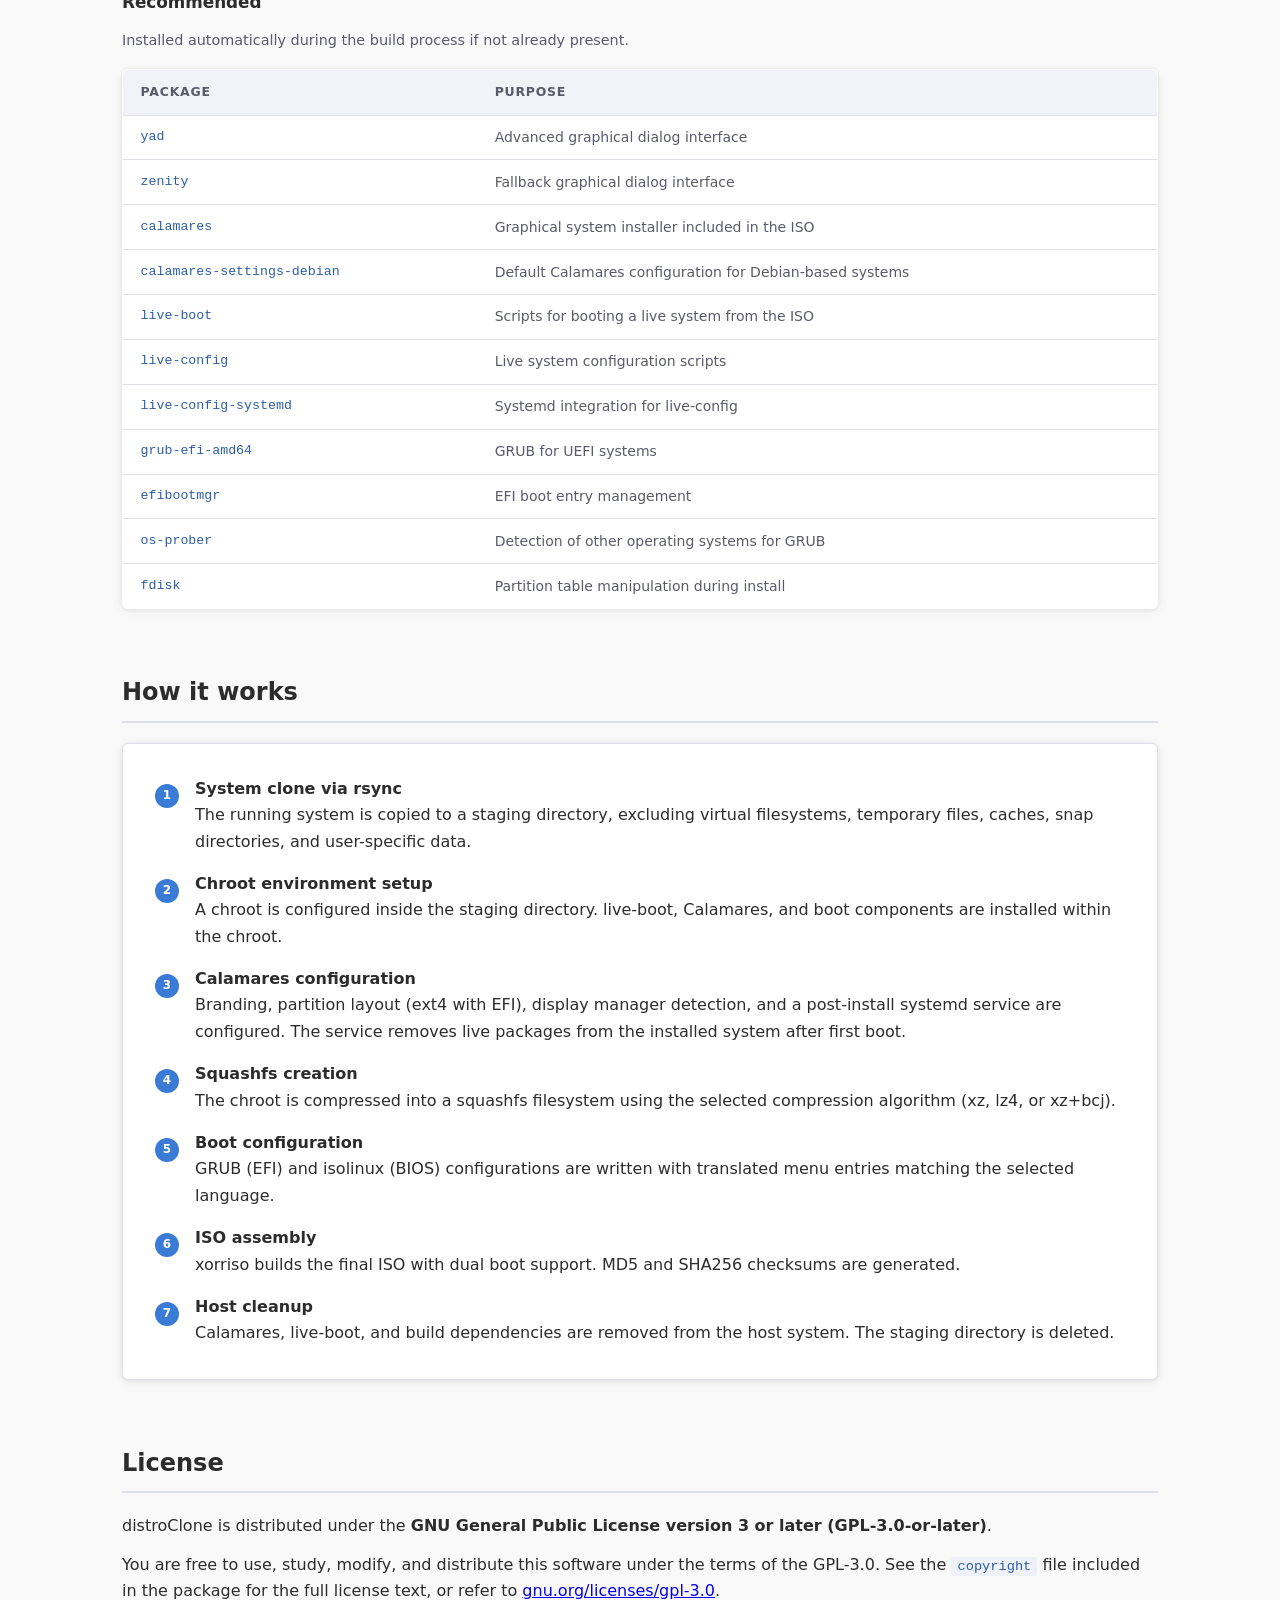
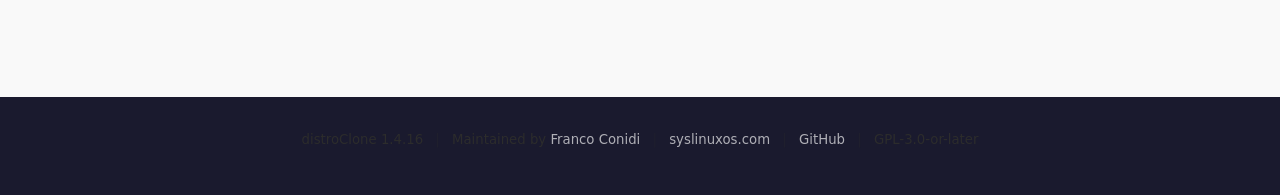
==== commit 7ca2131d: "distroClone 1.4.16: manual-edit pause dialog and DCB cache detection The pause before the squashfs s" ====
--- a/docs/index.html
+++ b/docs/index.html
@@ -28,7 +28,7 @@
 <!-- ─── HERO ────────────────────────────────────────────── -->
 <header class="hero">
     <div class="hero-inner">
-        <span class="hero-label">Version 1.4.15 - Debian-based systems</span>
+        <span class="hero-label">Version 1.4.16 - Debian-based systems</span>
         <h1>distroClone</h1>
         <p>
             Create a bootable live ISO from any running Debian-based system.
@@ -59,7 +59,7 @@
         <div class="info-grid" style="margin-bottom: 1.75rem;">
             <div class="info-card">
                 <div class="label">Version</div>
-                <div class="value">1.4.15</div>
+                <div class="value">1.4.16</div>
             </div>
             <div class="info-card">
                 <div class="label">Architecture</div>
@@ -197,13 +197,13 @@
                 <li>
                     <div>
                         <strong>Download the package</strong> from the releases page on GitHub.
-                        <pre>wget https://github.com/fconidi/distroClone/releases/latest/download/distroclone_1.4.15_all.deb</pre>
+                        <pre>wget https://github.com/fconidi/distroClone/releases/latest/download/distroclone_1.4.16_all.deb</pre>
                     </div>
                 </li>
                 <li>
                     <div>
                         <strong>Install the package</strong> with dpkg.
-                        <pre>sudo dpkg -i distroclone_1.4.15_all.deb</pre>
+                        <pre>sudo dpkg -i distroclone_1.4.16_all.deb</pre>
                     </div>
                 </li>
                 <li>
@@ -505,7 +505,7 @@
 <!-- ─── FOOTER ───────────────────────────────────────────── -->
 <footer>
     <p>
-        distroClone 1.4.15
+        distroClone 1.4.16
         <span class="footer-sep">|</span>
         Maintained by <a href="https://francoconidi.it" target="_blank" rel="noopener">Franco Conidi</a>
         <span class="footer-sep">|</span>
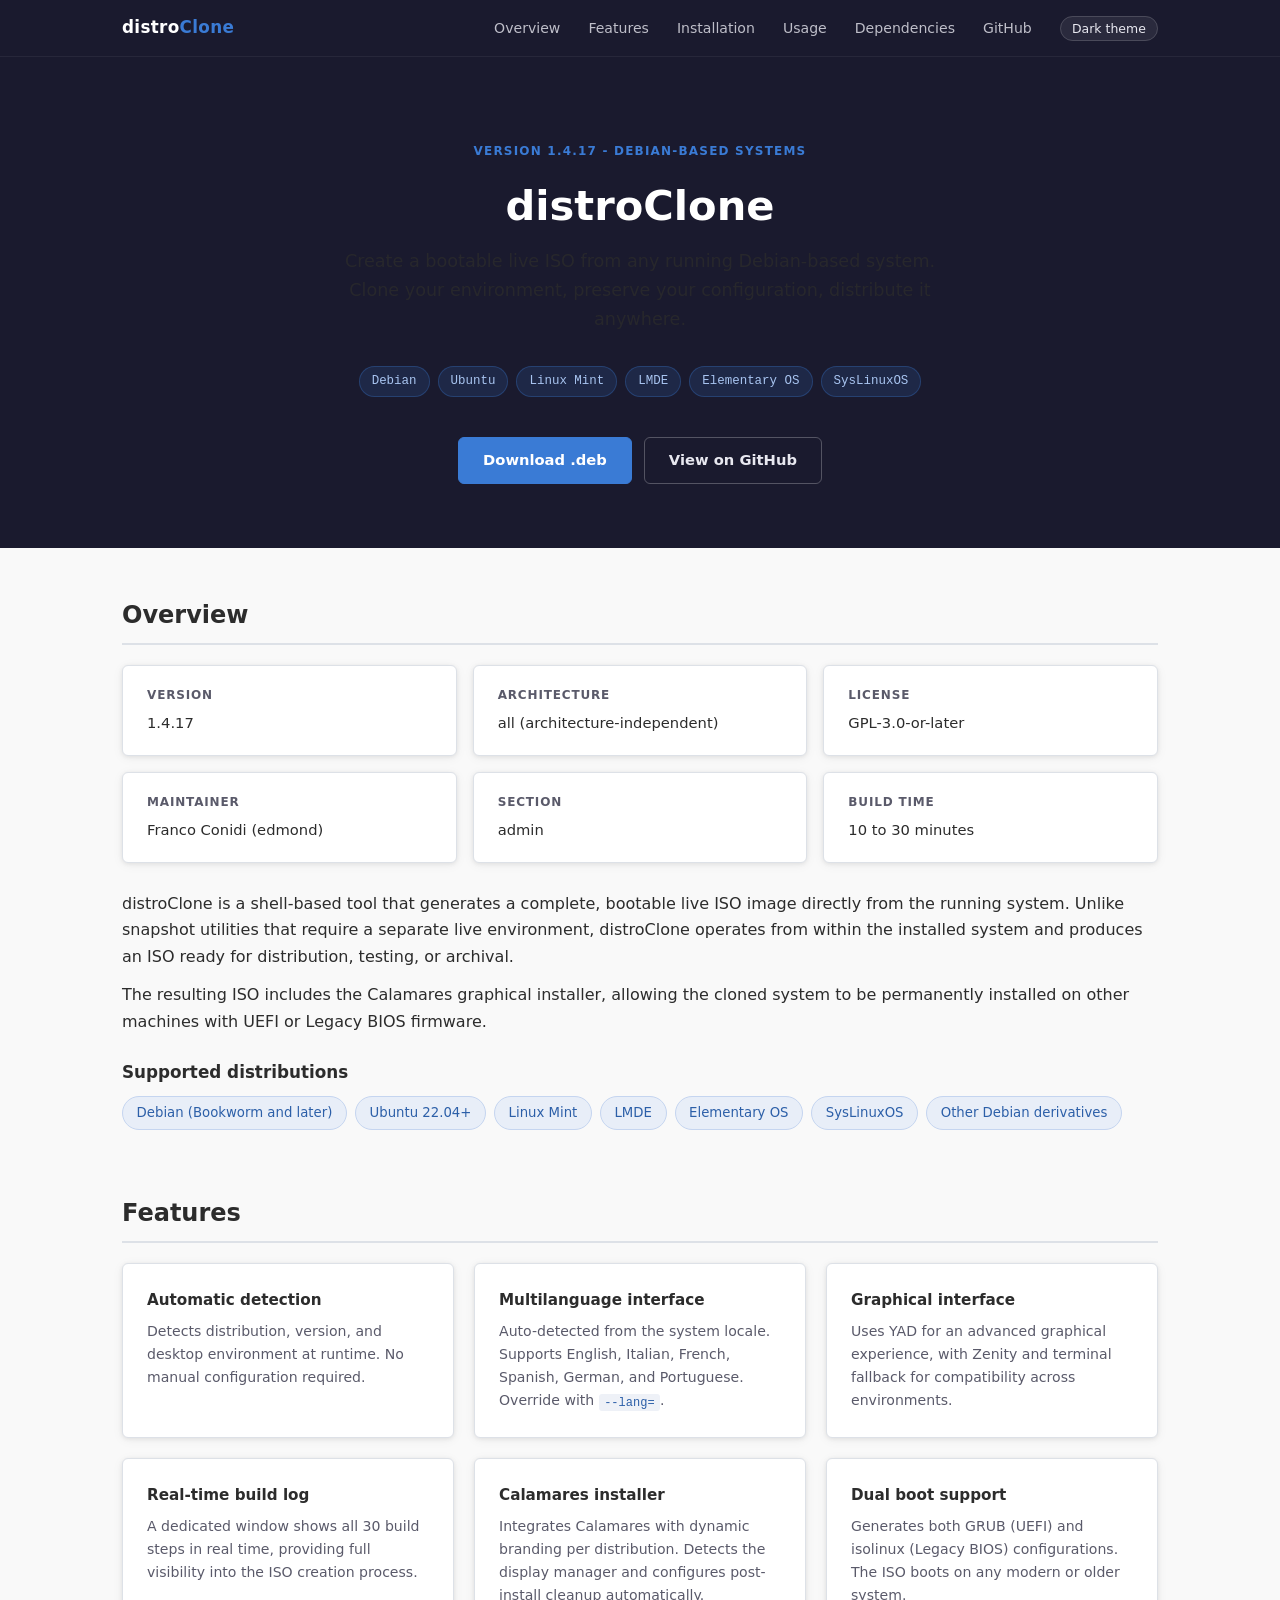
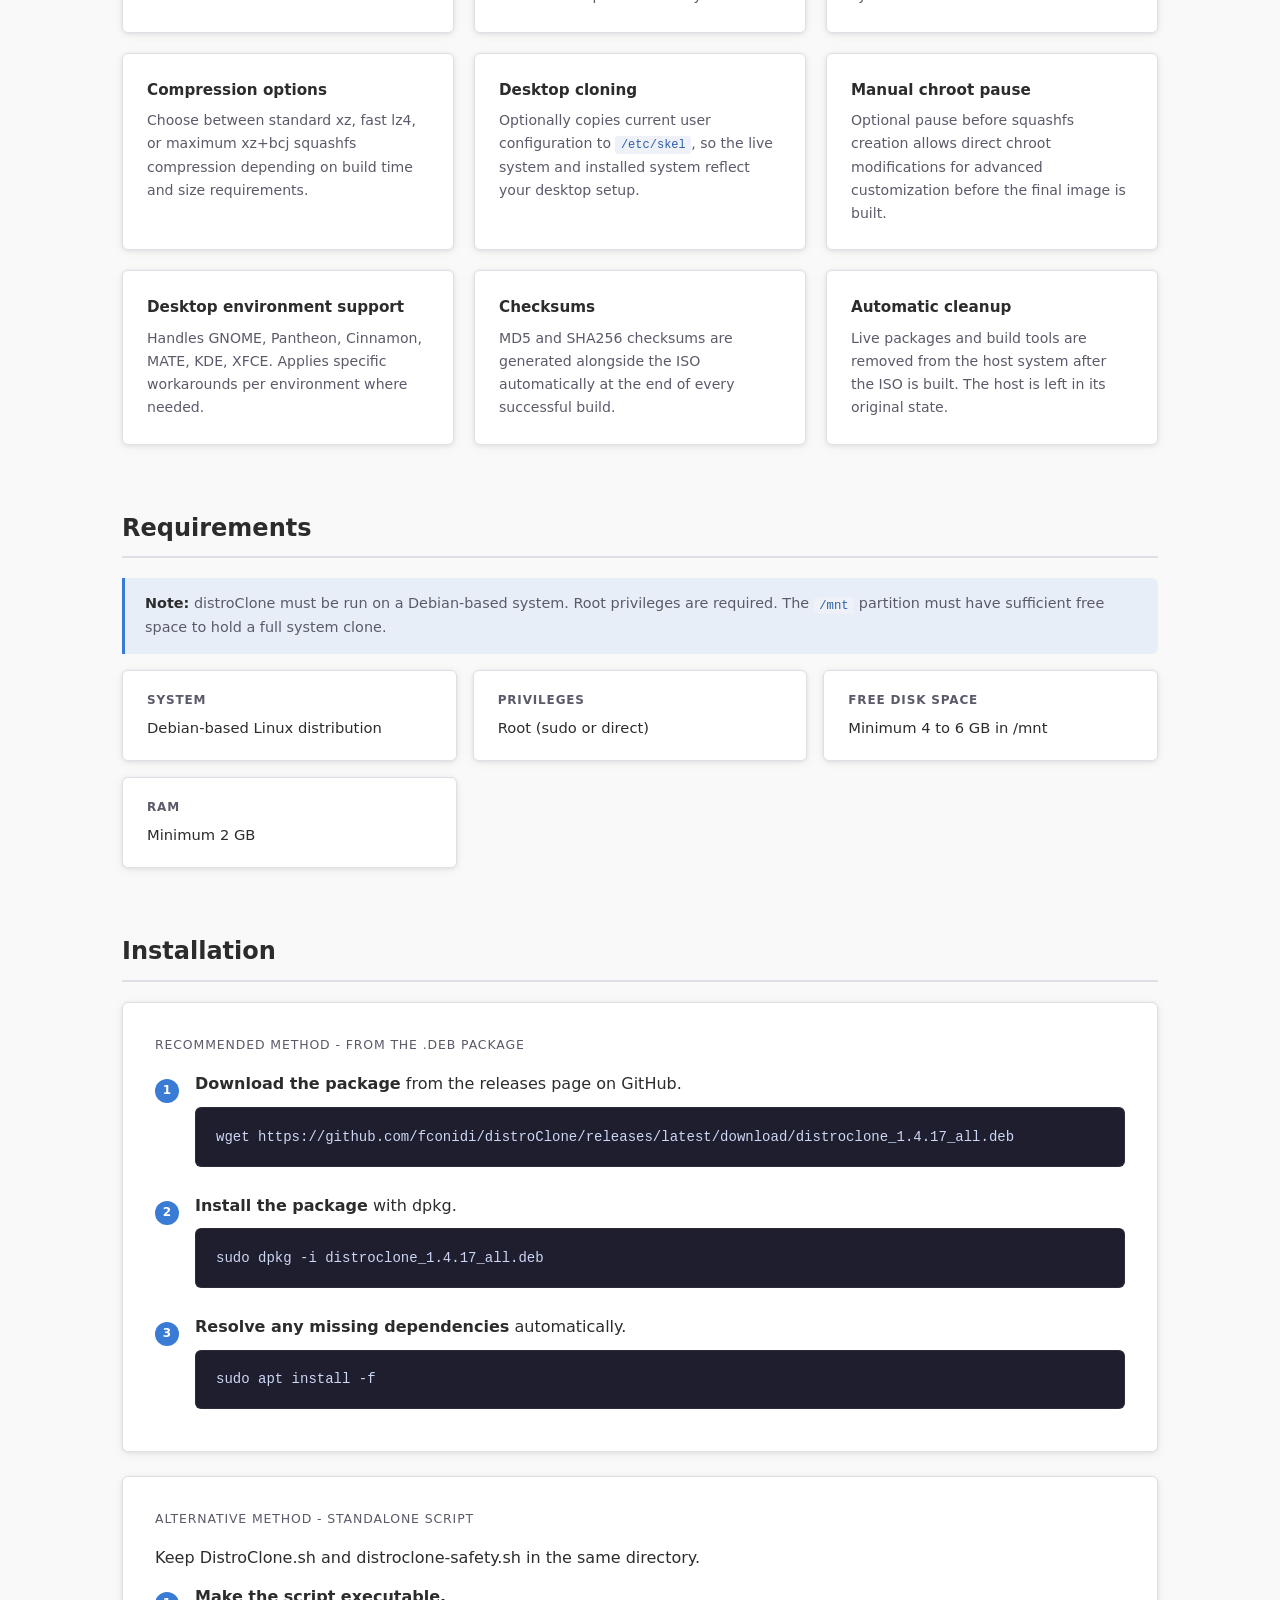
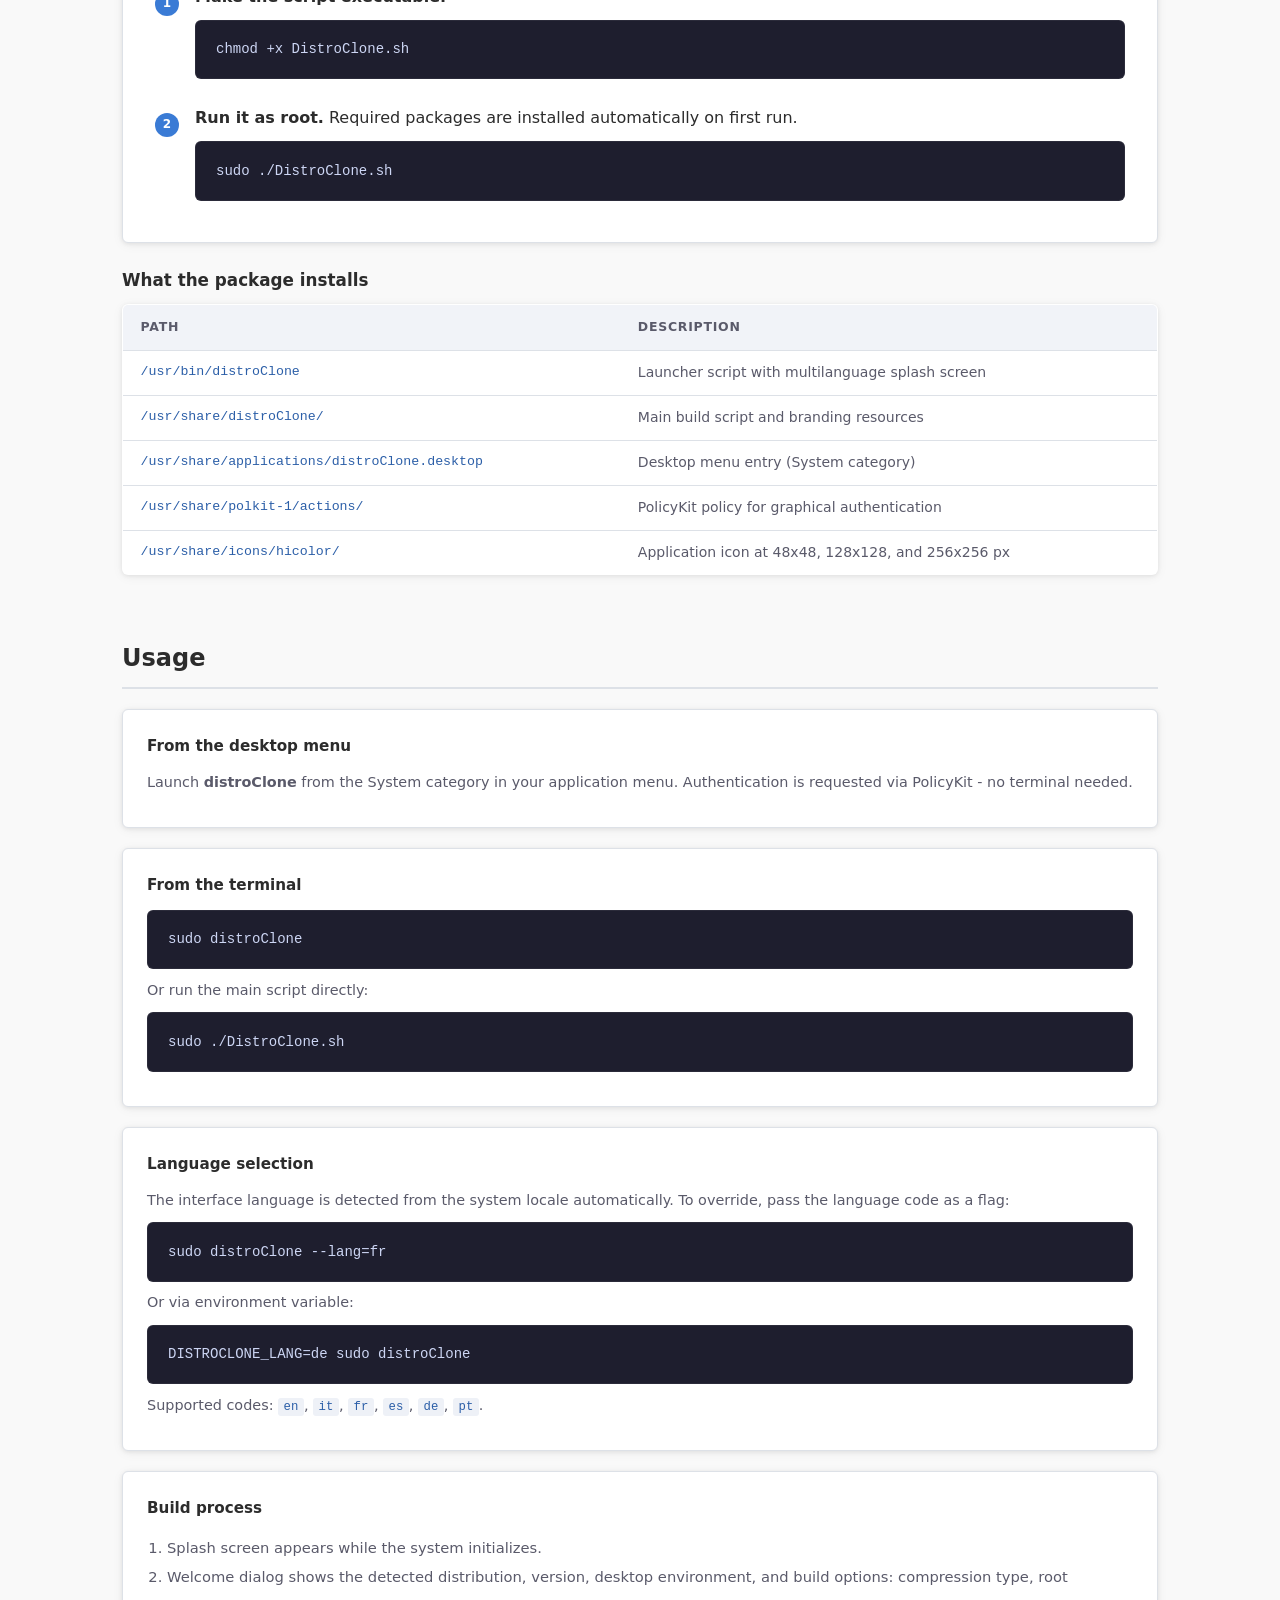
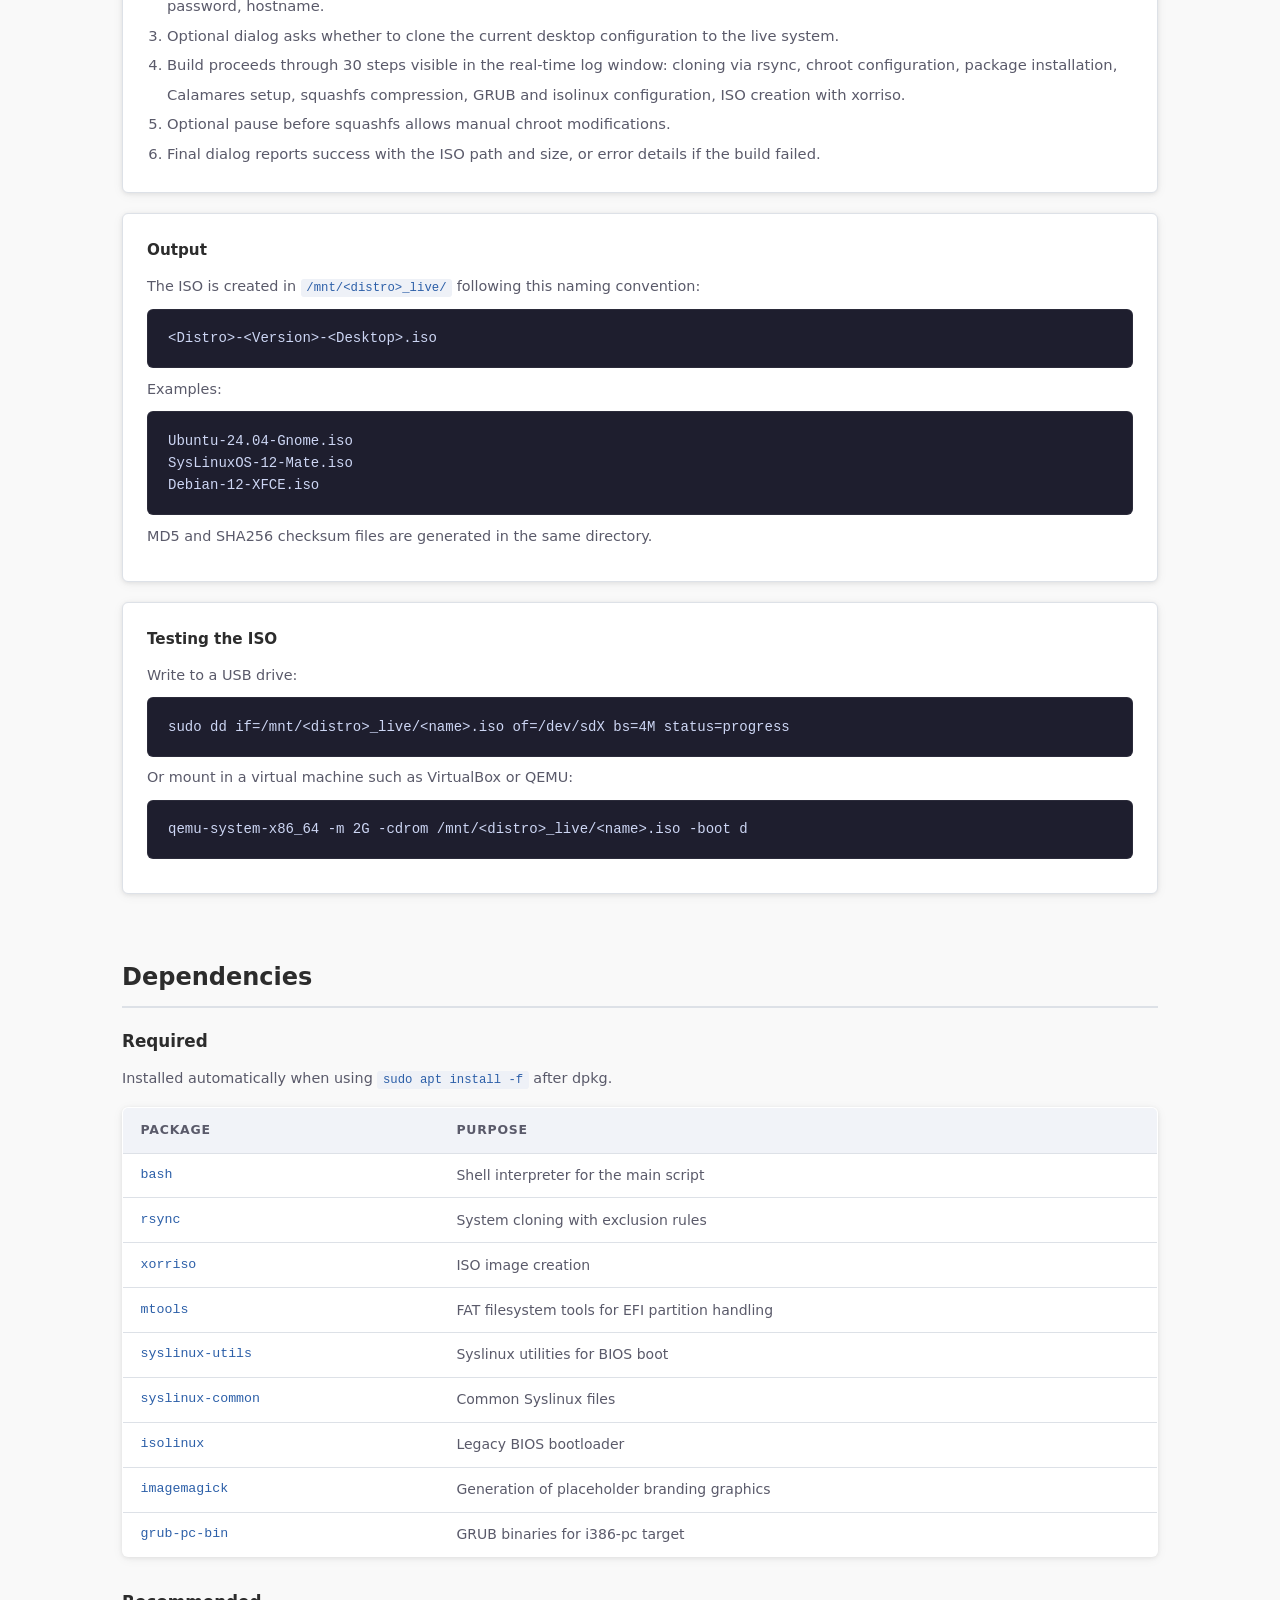
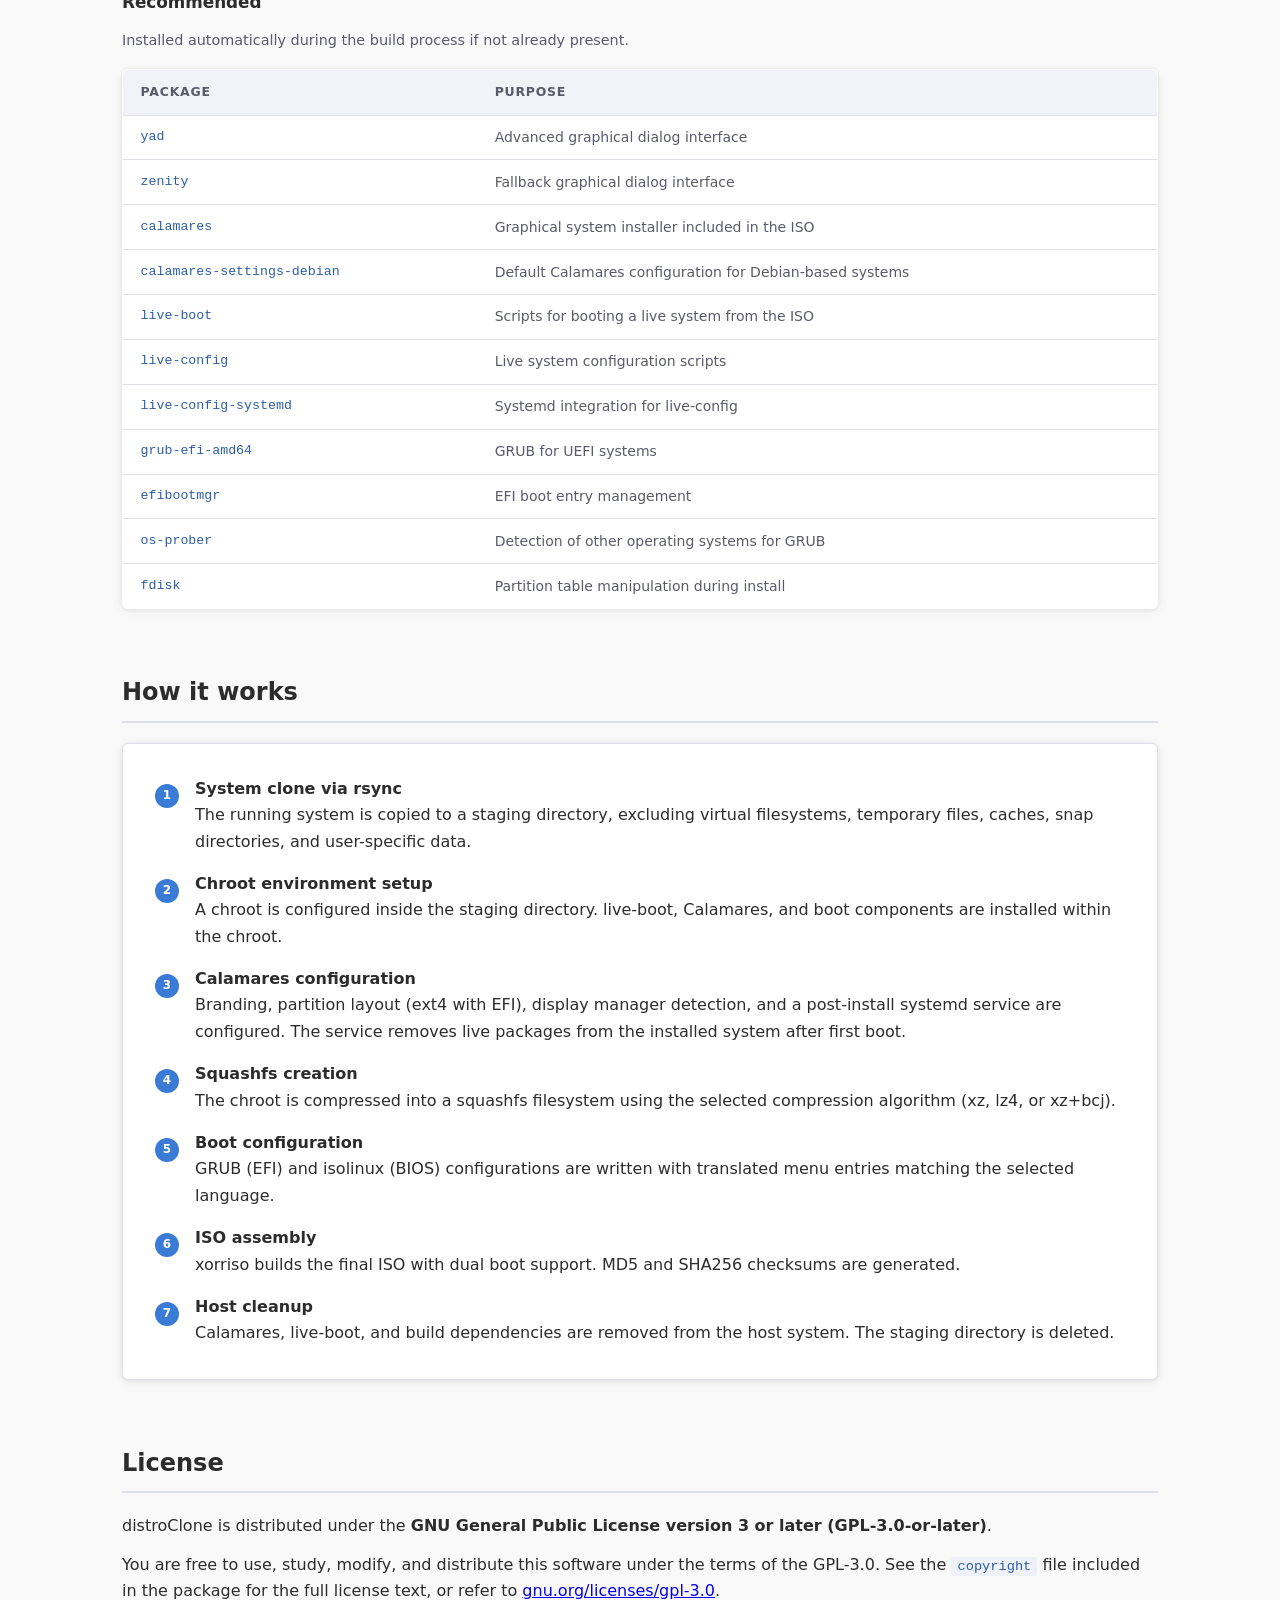
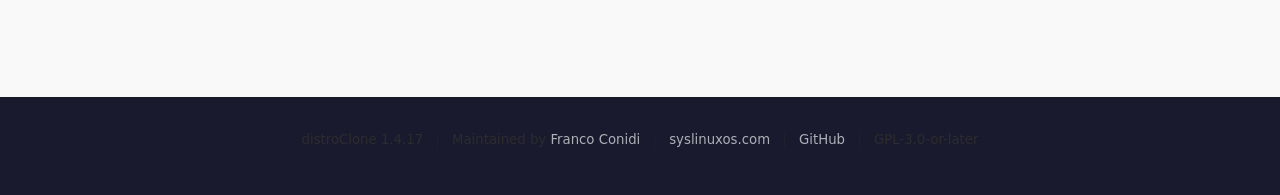
==== commit 87041c0b: "release: distroClone 1.4.17" ====
--- a/docs/index.html
+++ b/docs/index.html
@@ -28,7 +28,7 @@
 <!-- ─── HERO ────────────────────────────────────────────── -->
 <header class="hero">
     <div class="hero-inner">
-        <span class="hero-label">Version 1.4.16 - Debian-based systems</span>
+        <span class="hero-label">Version 1.4.17 - Debian-based systems</span>
         <h1>distroClone</h1>
         <p>
             Create a bootable live ISO from any running Debian-based system.
@@ -59,7 +59,7 @@
         <div class="info-grid" style="margin-bottom: 1.75rem;">
             <div class="info-card">
                 <div class="label">Version</div>
-                <div class="value">1.4.16</div>
+                <div class="value">1.4.17</div>
             </div>
             <div class="info-card">
                 <div class="label">Architecture</div>
@@ -197,13 +197,13 @@
                 <li>
                     <div>
                         <strong>Download the package</strong> from the releases page on GitHub.
-                        <pre>wget https://github.com/fconidi/distroClone/releases/latest/download/distroclone_1.4.16_all.deb</pre>
+                        <pre>wget https://github.com/fconidi/distroClone/releases/latest/download/distroclone_1.4.17_all.deb</pre>
                     </div>
                 </li>
                 <li>
                     <div>
                         <strong>Install the package</strong> with dpkg.
-                        <pre>sudo dpkg -i distroclone_1.4.16_all.deb</pre>
+                        <pre>sudo dpkg -i distroclone_1.4.17_all.deb</pre>
                     </div>
                 </li>
                 <li>
@@ -505,7 +505,7 @@
 <!-- ─── FOOTER ───────────────────────────────────────────── -->
 <footer>
     <p>
-        distroClone 1.4.16
+        distroClone 1.4.17
         <span class="footer-sep">|</span>
         Maintained by <a href="https://francoconidi.it" target="_blank" rel="noopener">Franco Conidi</a>
         <span class="footer-sep">|</span>
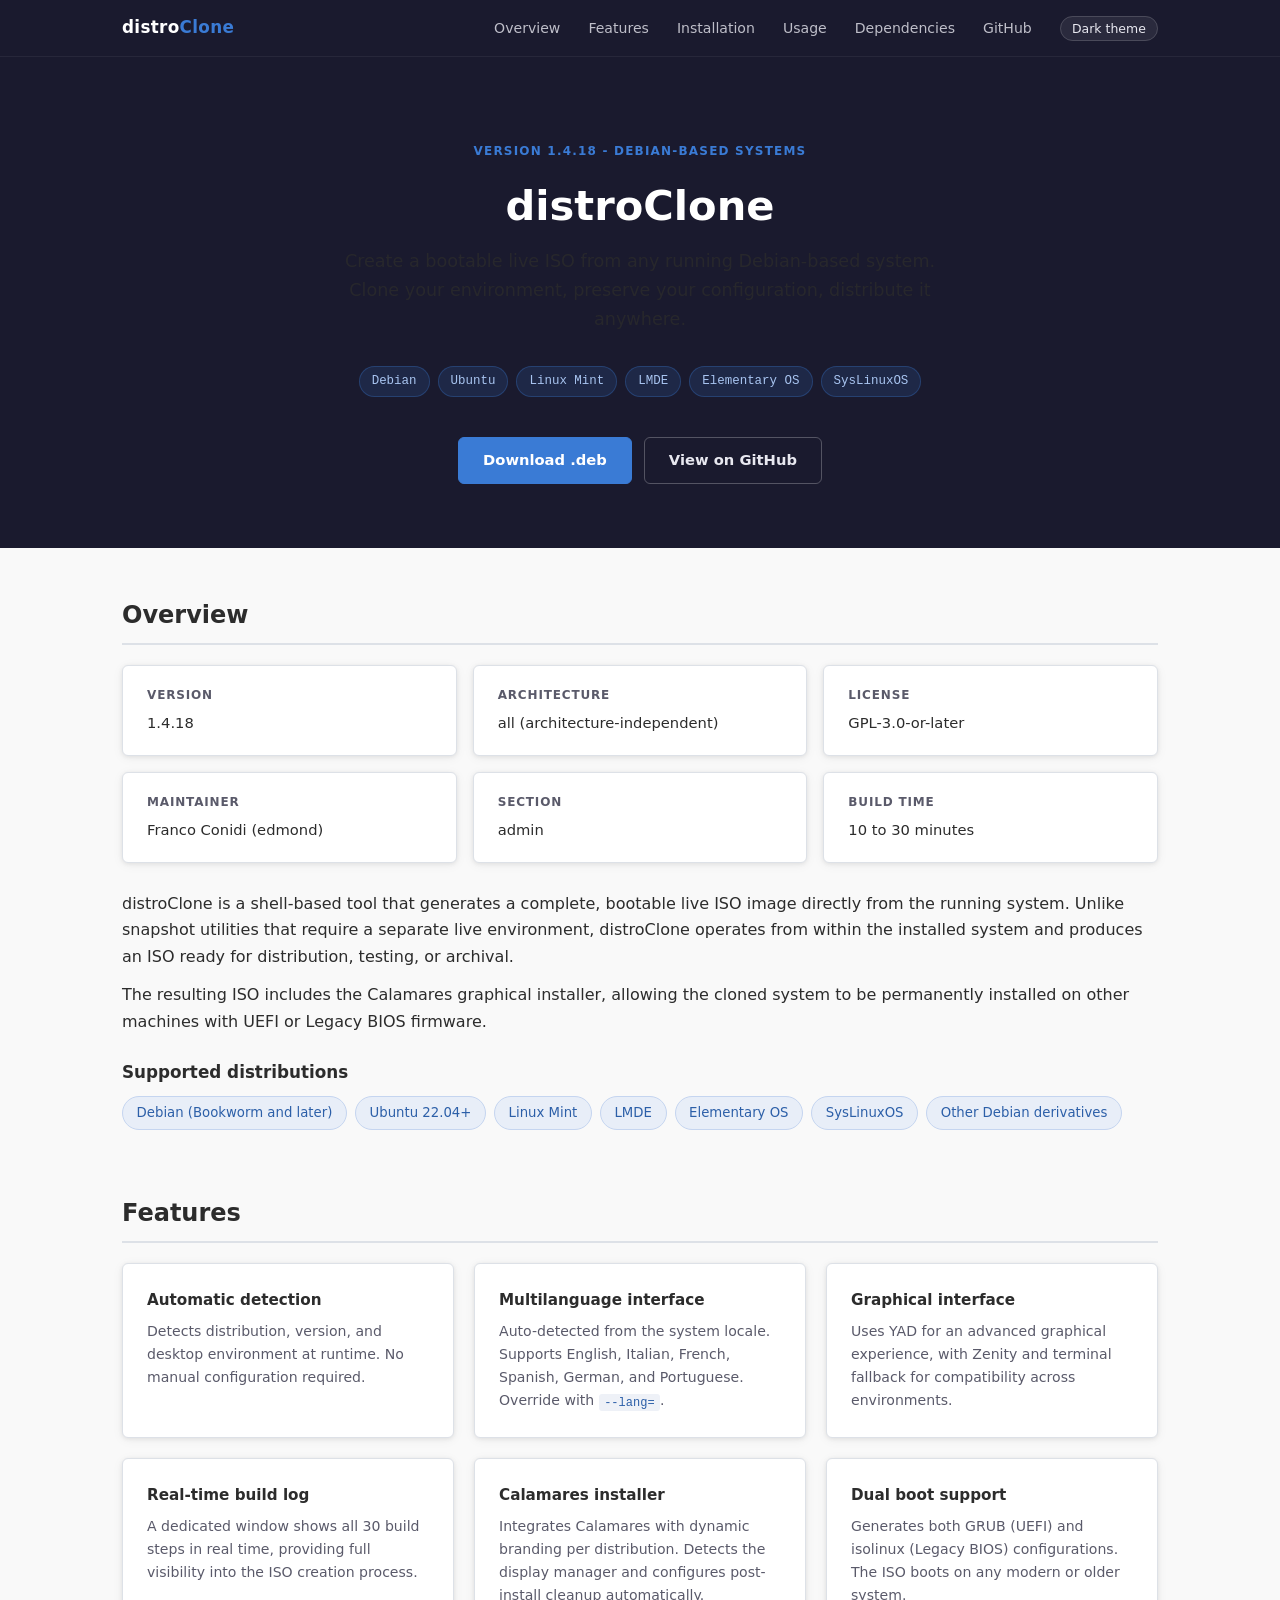
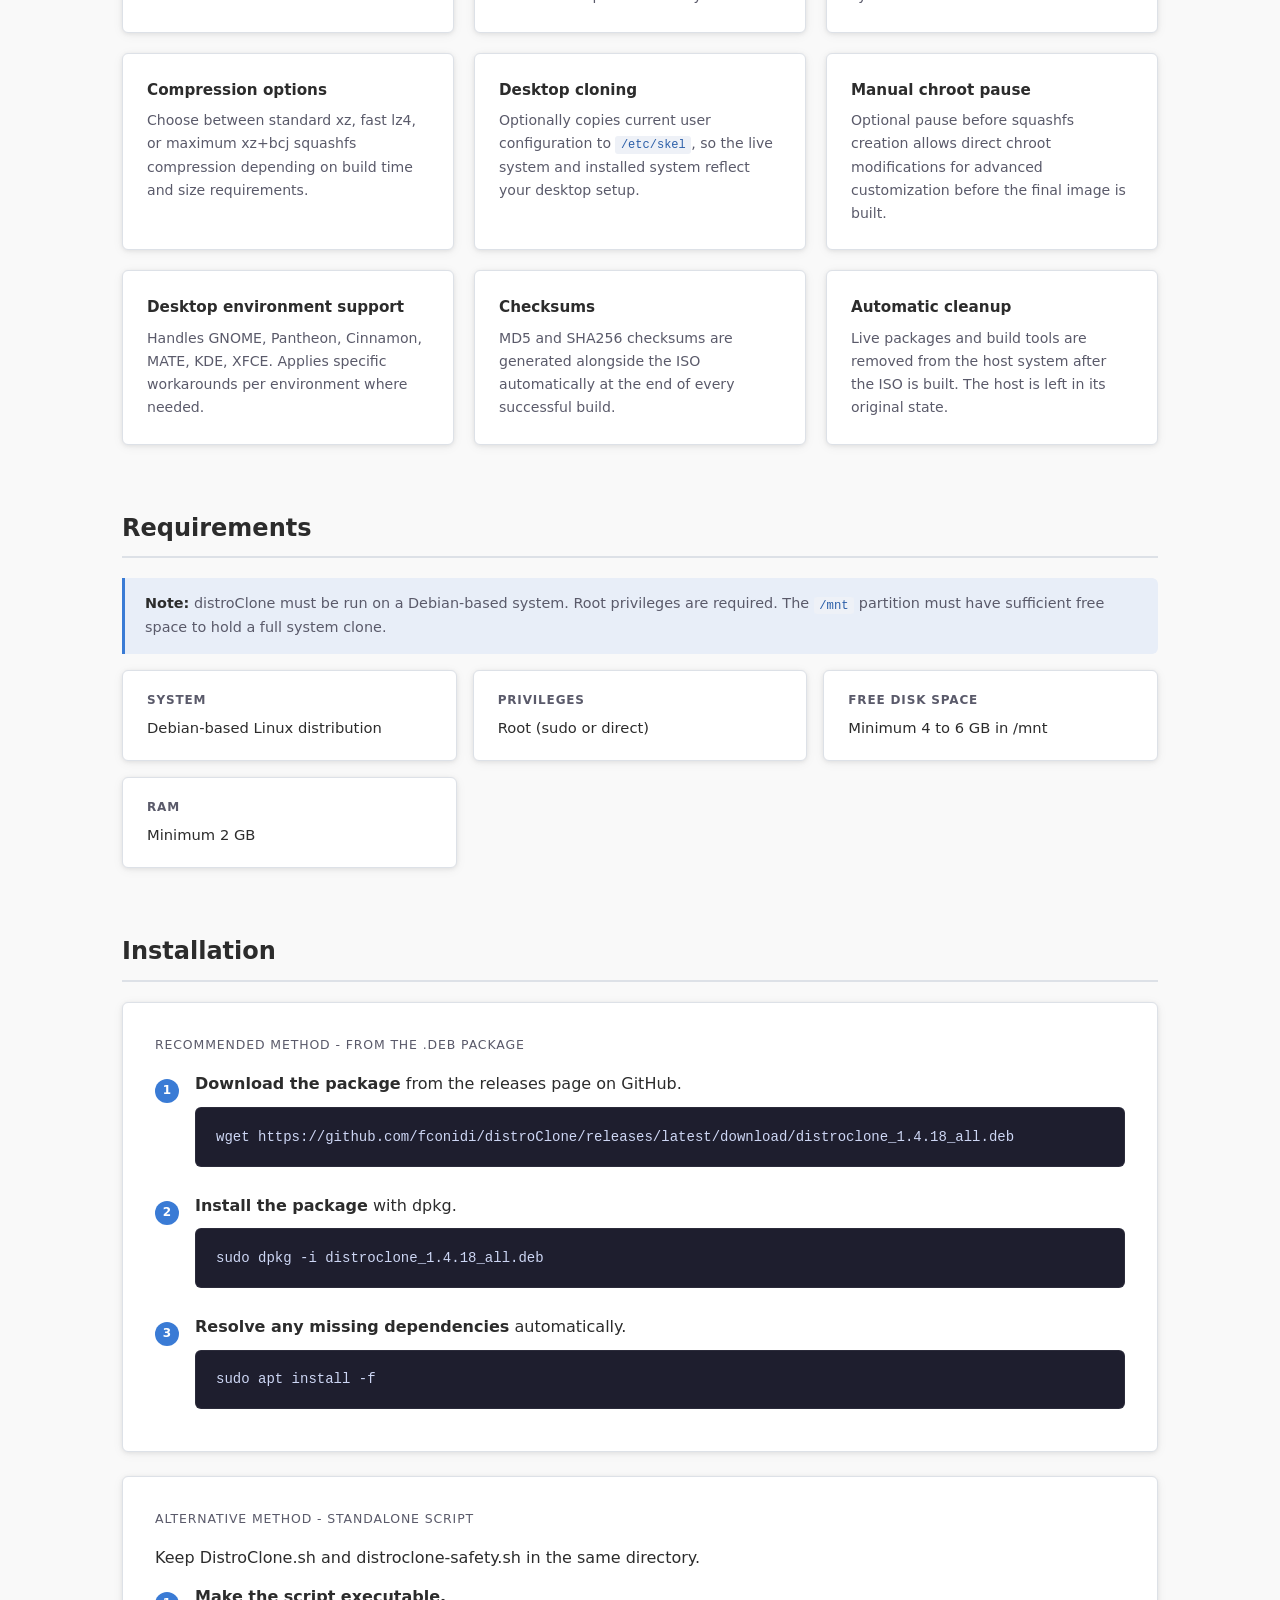
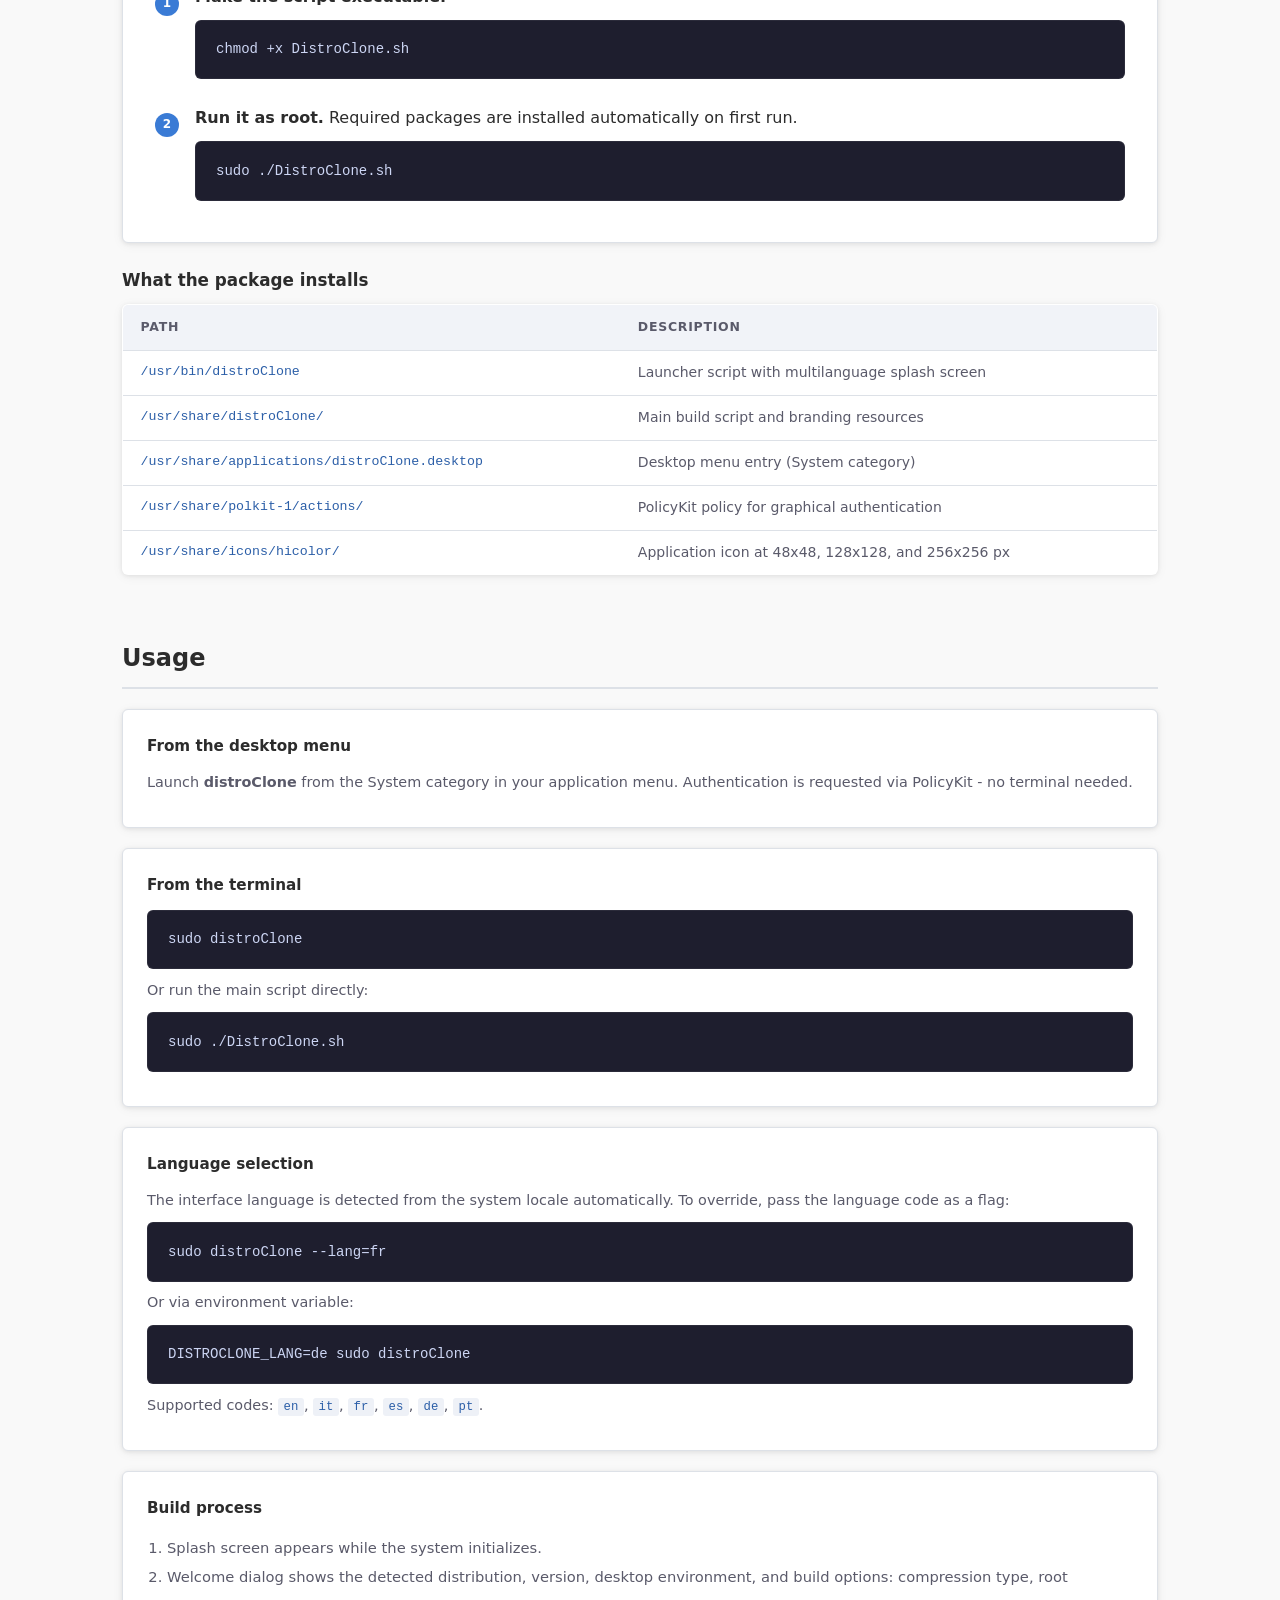
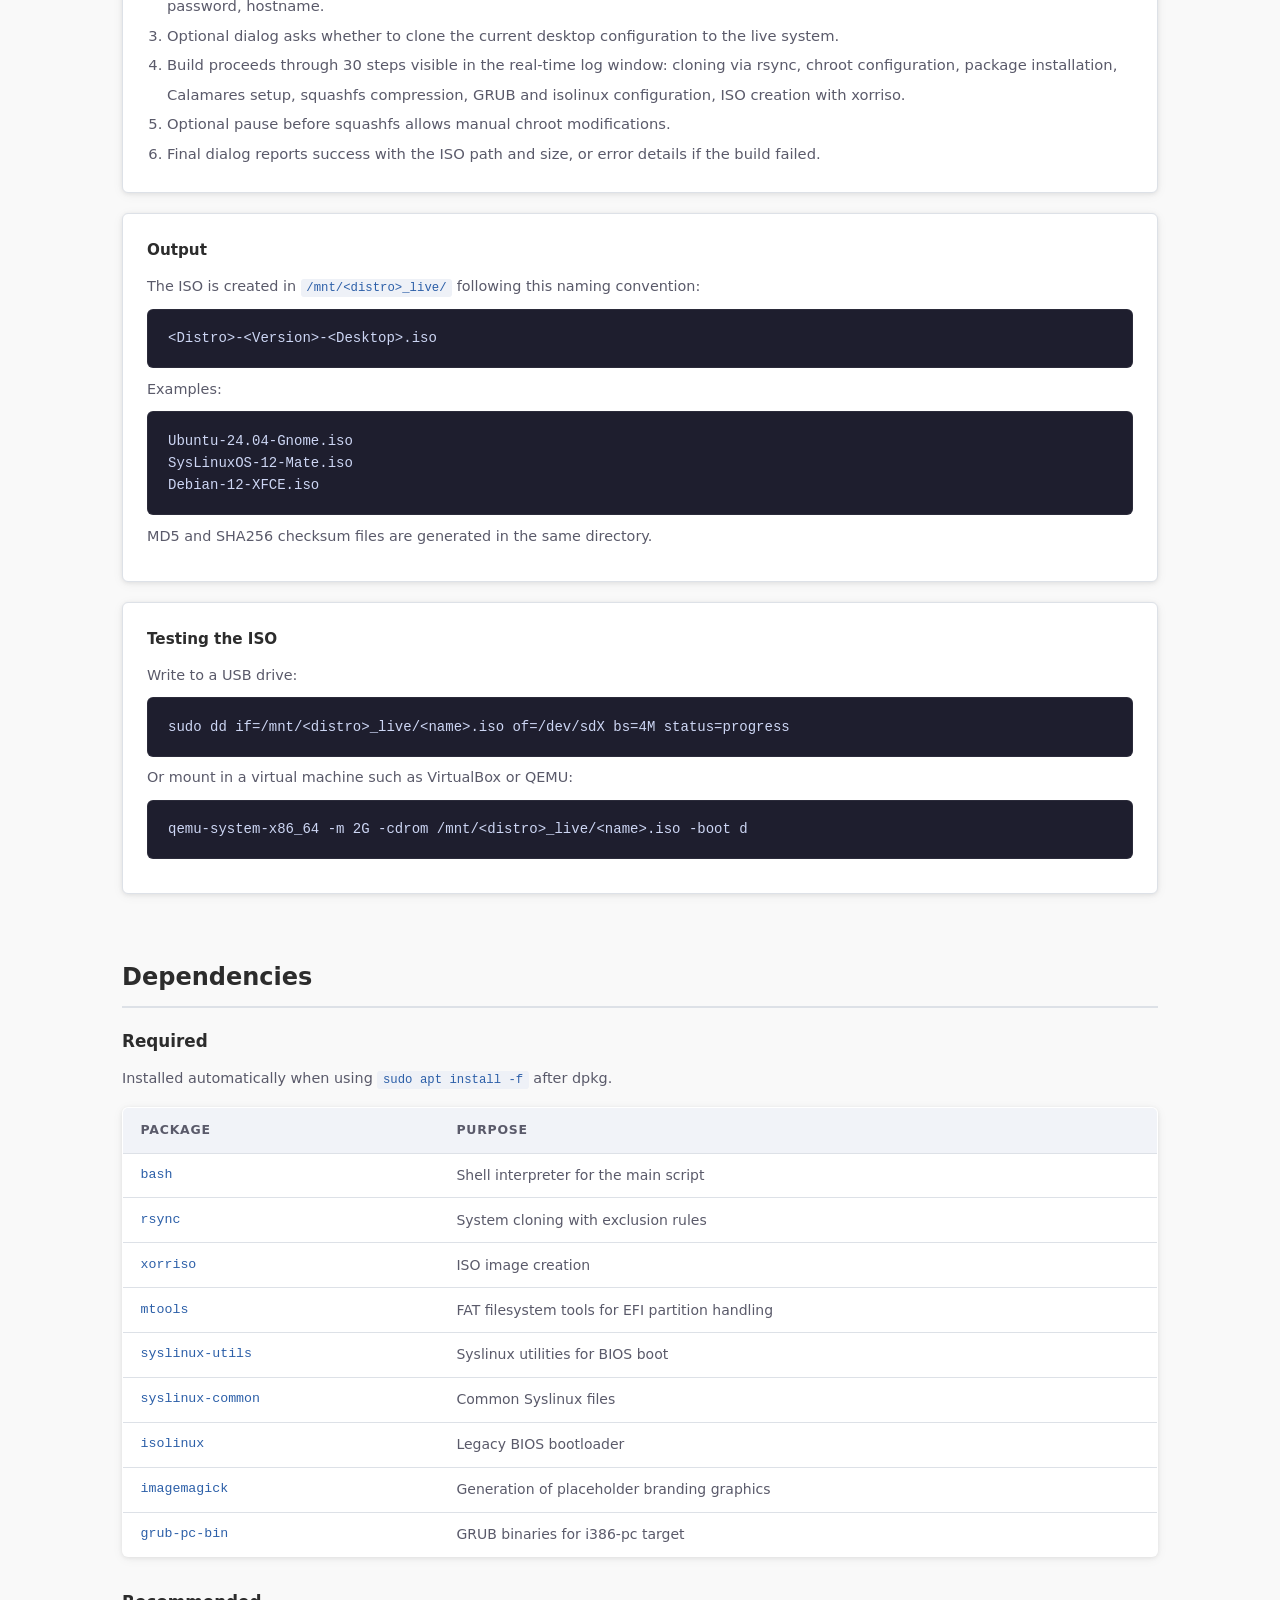
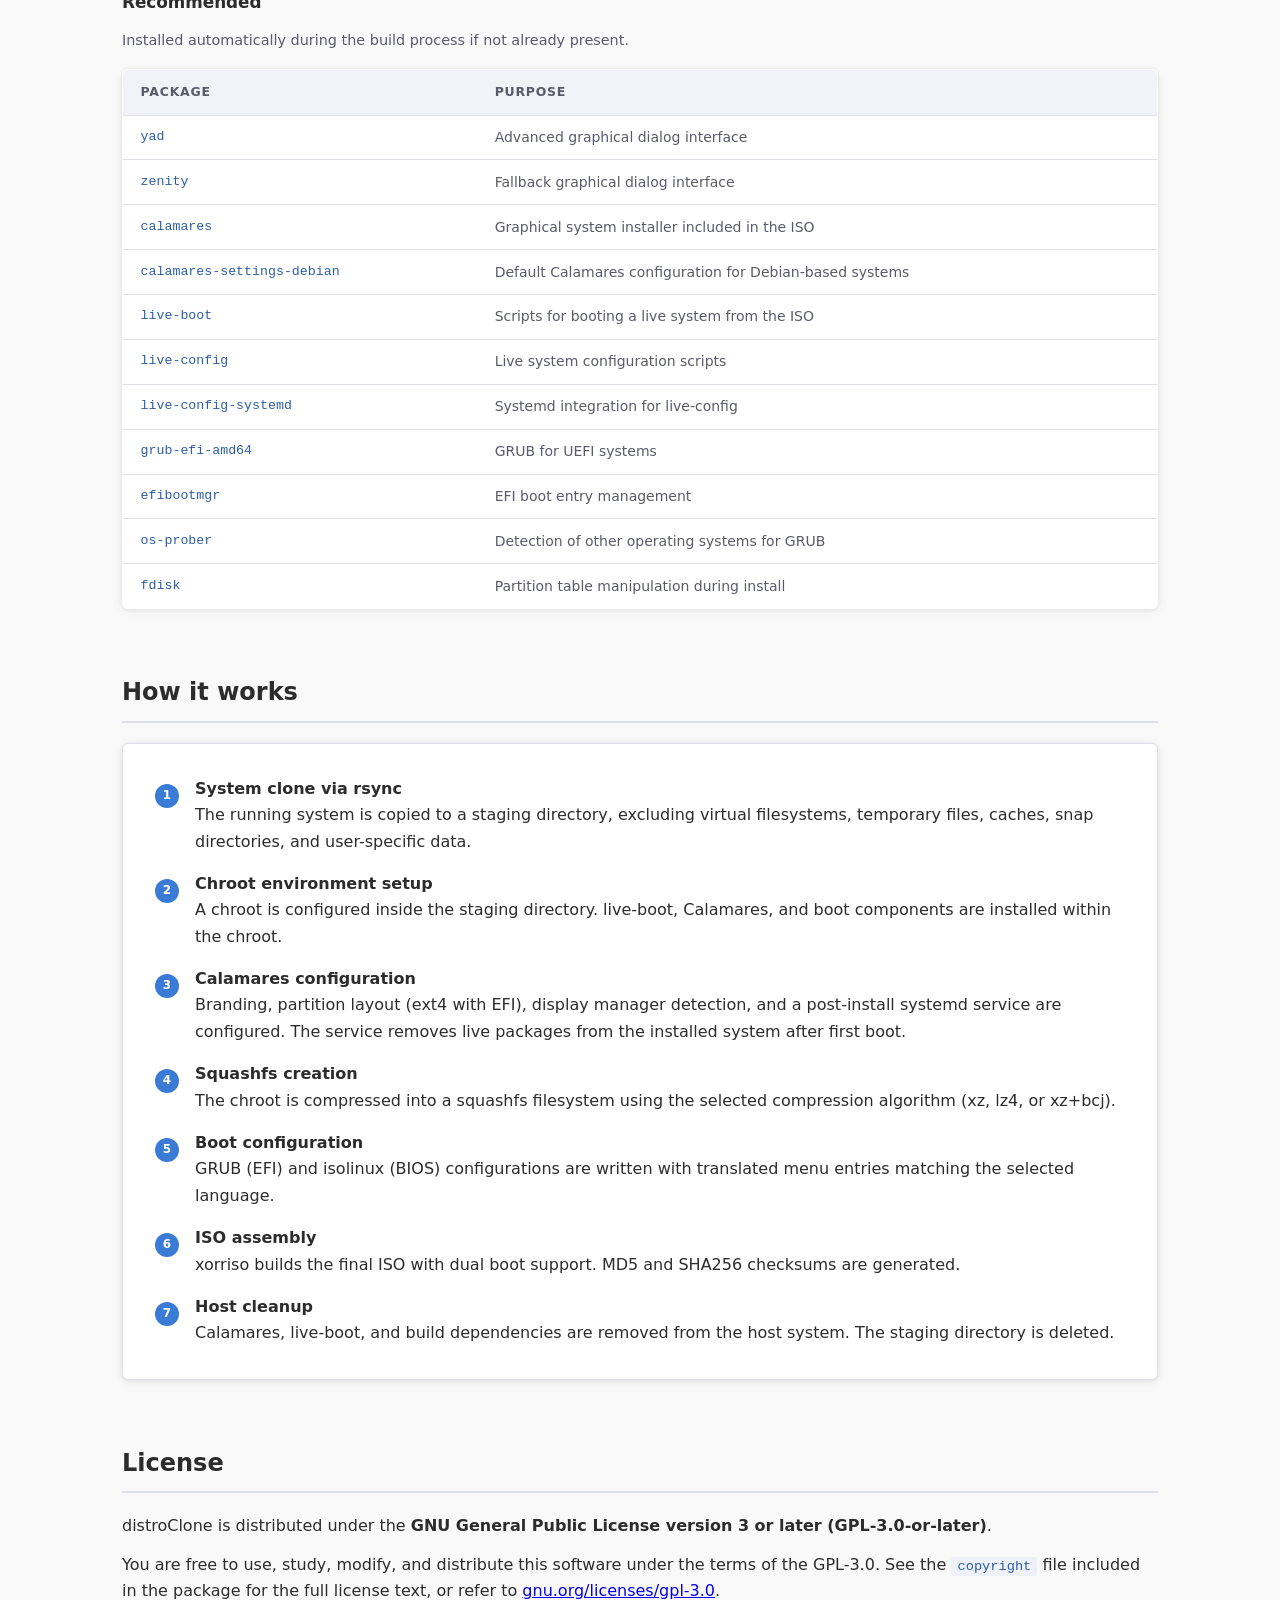
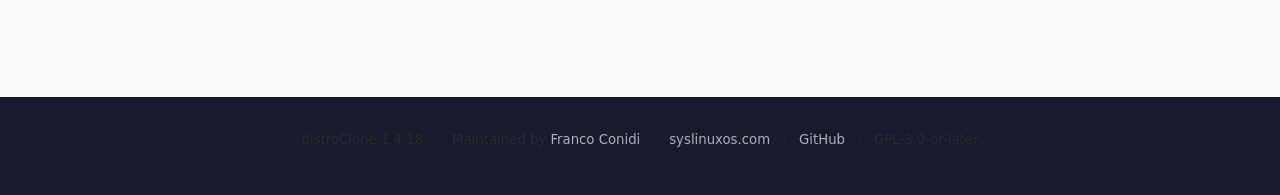
==== commit 640f2303: "distroClone 1.4.18: keep Samba enabled in the clone, drop legacy service cleanup" ====
--- a/docs/index.html
+++ b/docs/index.html
@@ -28,7 +28,7 @@
 <!-- ─── HERO ────────────────────────────────────────────── -->
 <header class="hero">
     <div class="hero-inner">
-        <span class="hero-label">Version 1.4.17 - Debian-based systems</span>
+        <span class="hero-label">Version 1.4.18 - Debian-based systems</span>
         <h1>distroClone</h1>
         <p>
             Create a bootable live ISO from any running Debian-based system.
@@ -59,7 +59,7 @@
         <div class="info-grid" style="margin-bottom: 1.75rem;">
             <div class="info-card">
                 <div class="label">Version</div>
-                <div class="value">1.4.17</div>
+                <div class="value">1.4.18</div>
             </div>
             <div class="info-card">
                 <div class="label">Architecture</div>
@@ -197,13 +197,13 @@
                 <li>
                     <div>
                         <strong>Download the package</strong> from the releases page on GitHub.
-                        <pre>wget https://github.com/fconidi/distroClone/releases/latest/download/distroclone_1.4.17_all.deb</pre>
+                        <pre>wget https://github.com/fconidi/distroClone/releases/latest/download/distroclone_1.4.18_all.deb</pre>
                     </div>
                 </li>
                 <li>
                     <div>
                         <strong>Install the package</strong> with dpkg.
-                        <pre>sudo dpkg -i distroclone_1.4.17_all.deb</pre>
+                        <pre>sudo dpkg -i distroclone_1.4.18_all.deb</pre>
                     </div>
                 </li>
                 <li>
@@ -505,7 +505,7 @@
 <!-- ─── FOOTER ───────────────────────────────────────────── -->
 <footer>
     <p>
-        distroClone 1.4.17
+        distroClone 1.4.18
         <span class="footer-sep">|</span>
         Maintained by <a href="https://francoconidi.it" target="_blank" rel="noopener">Franco Conidi</a>
         <span class="footer-sep">|</span>
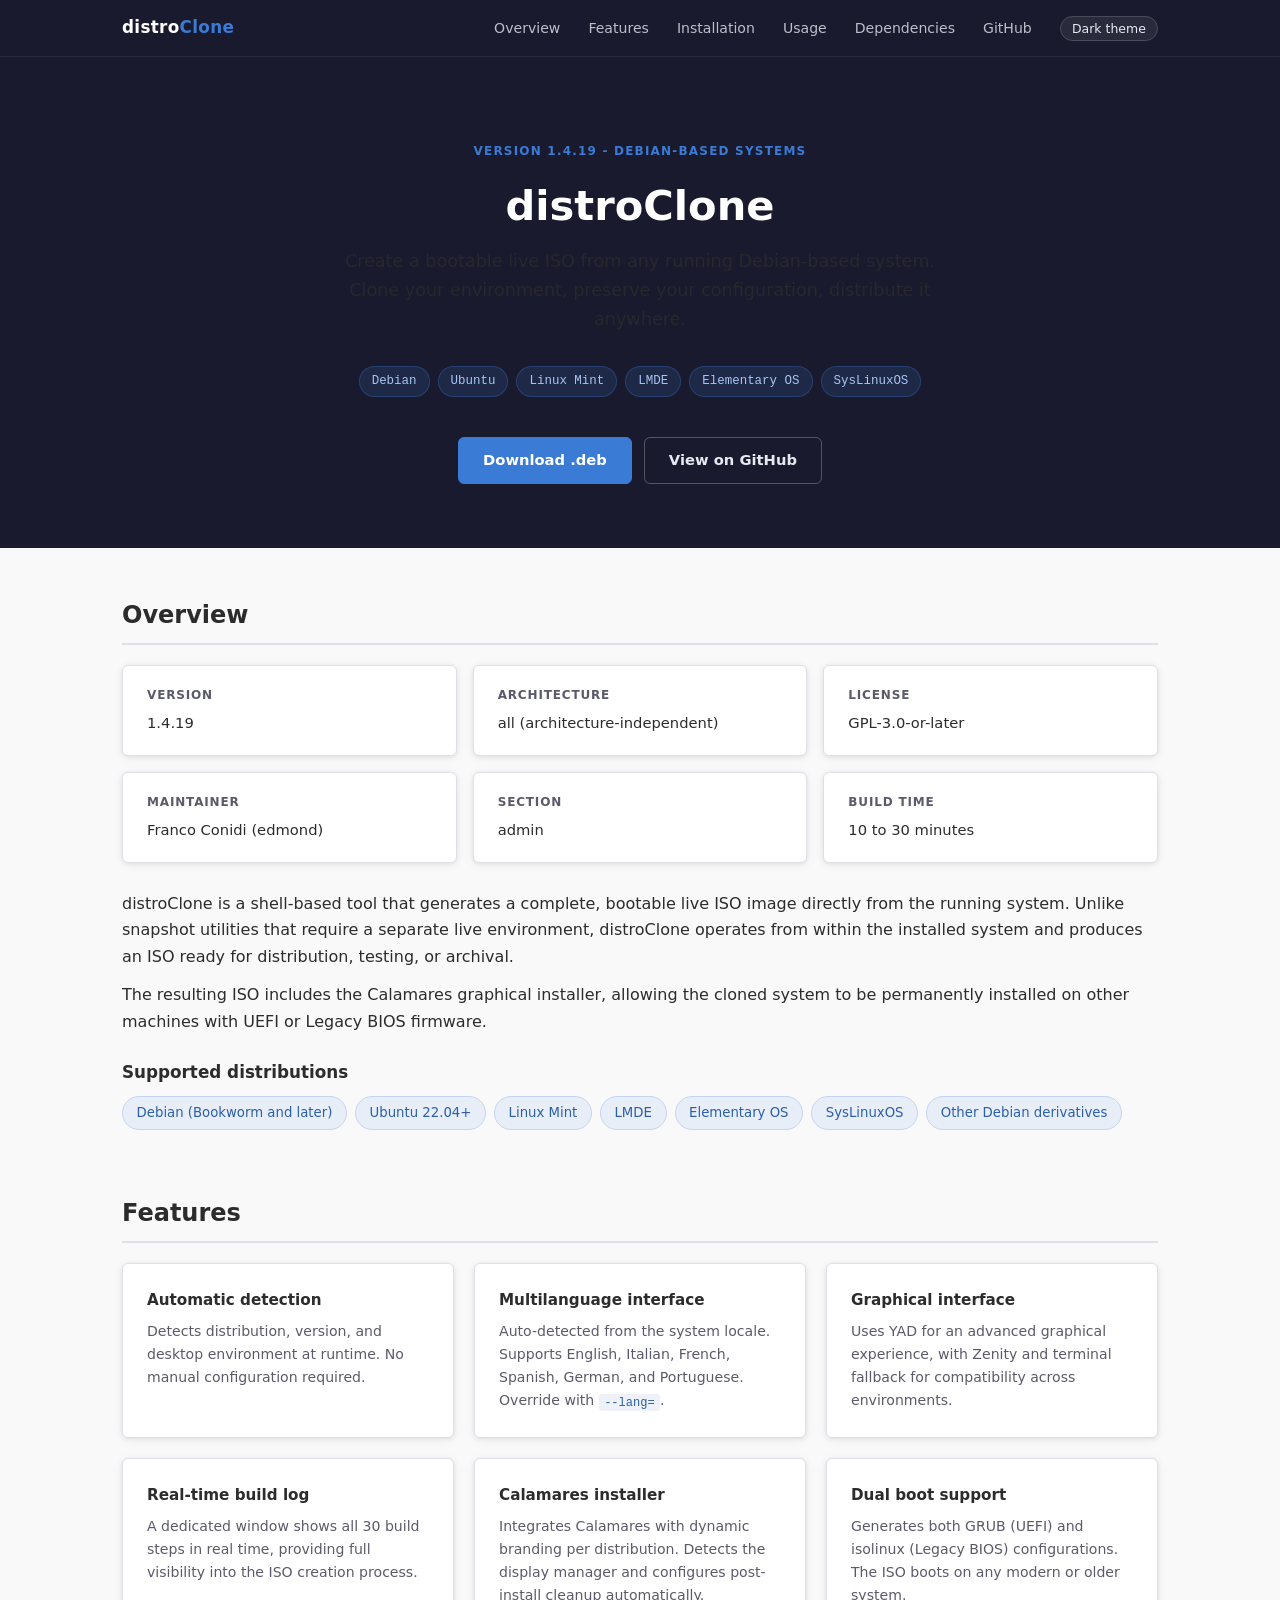
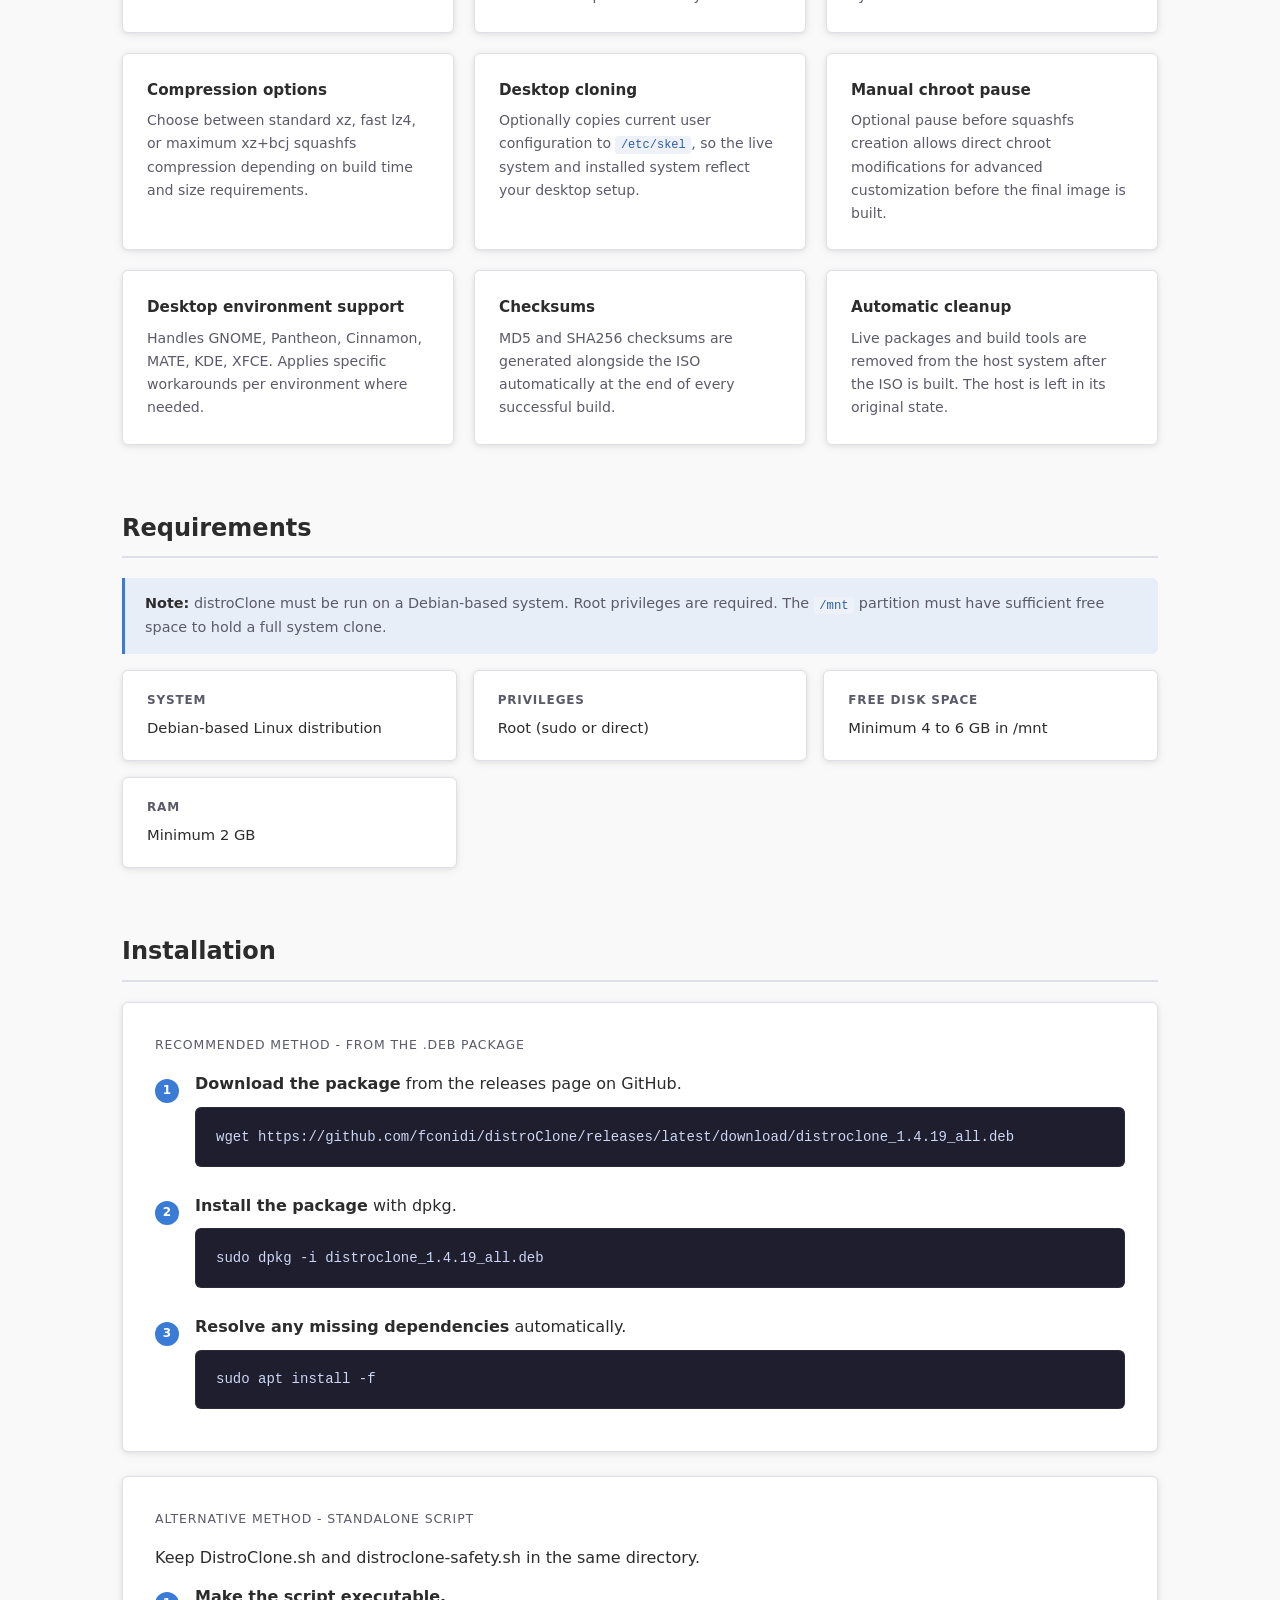
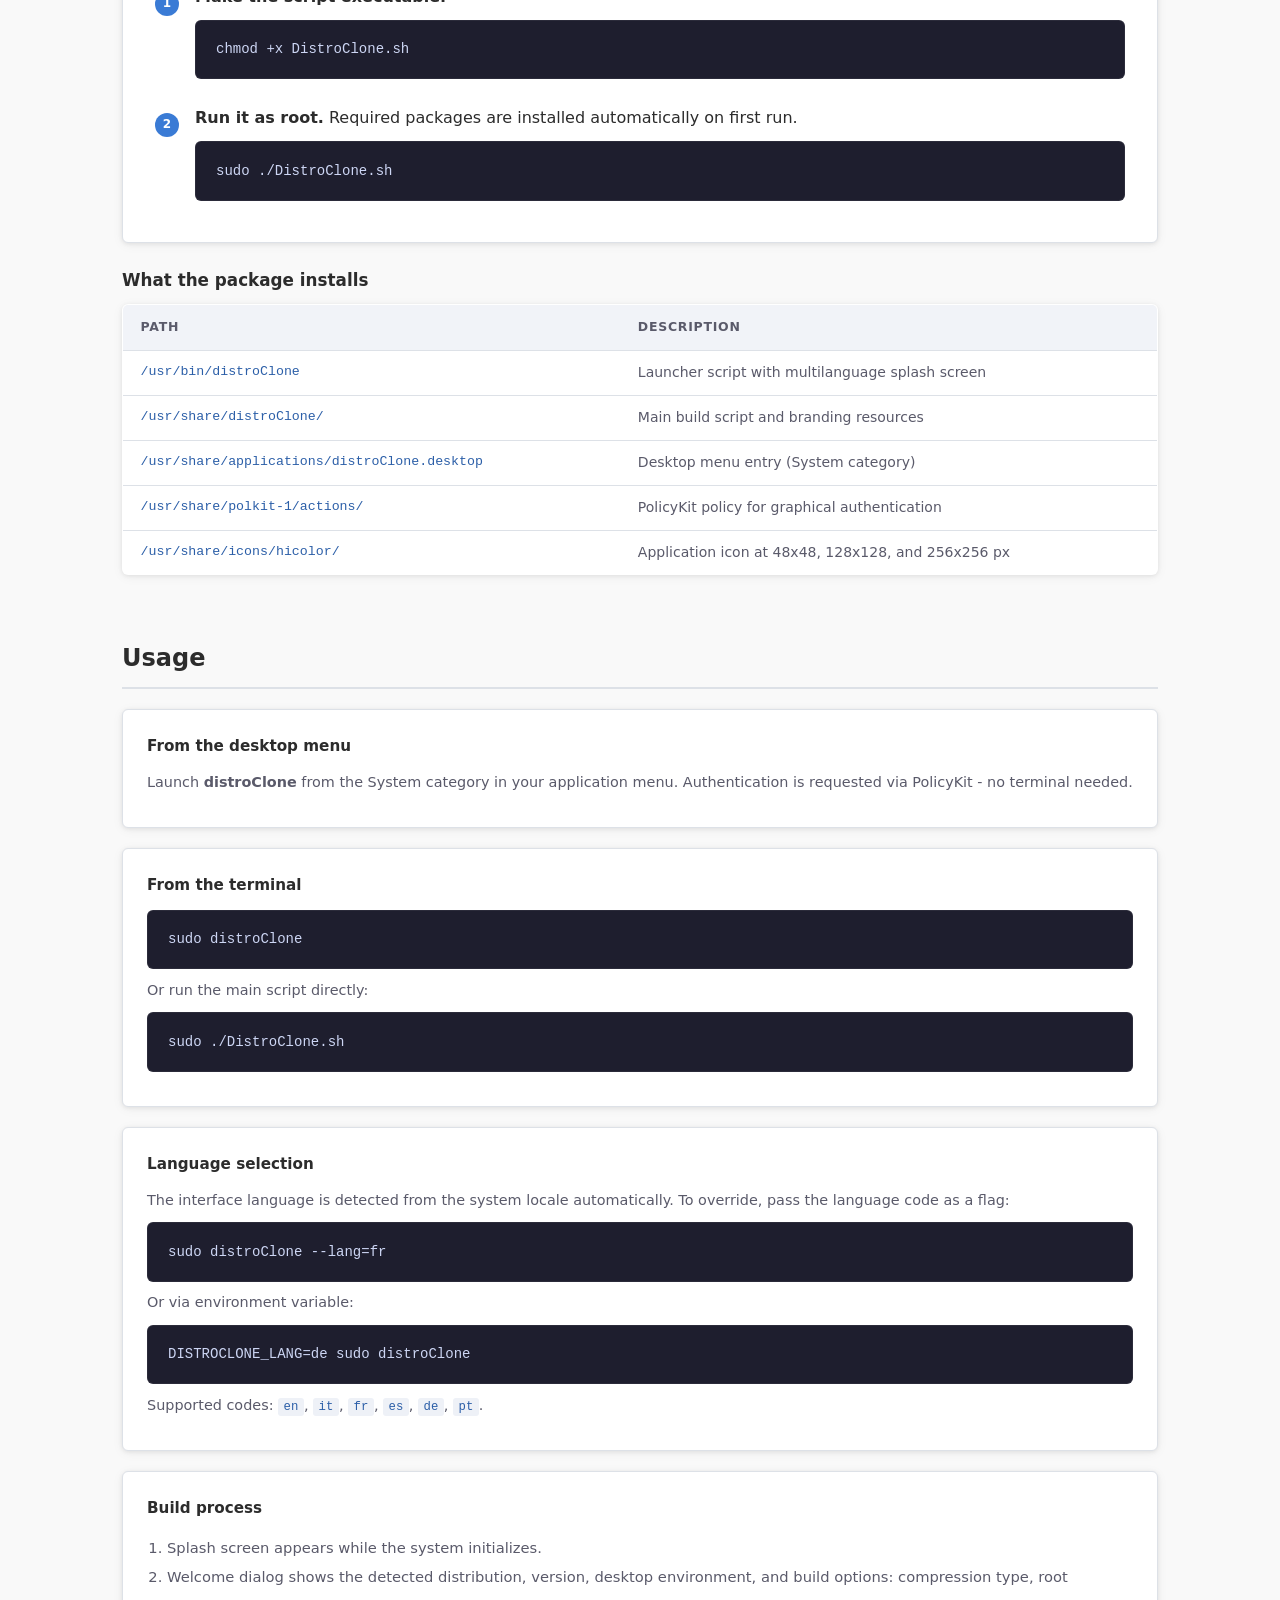
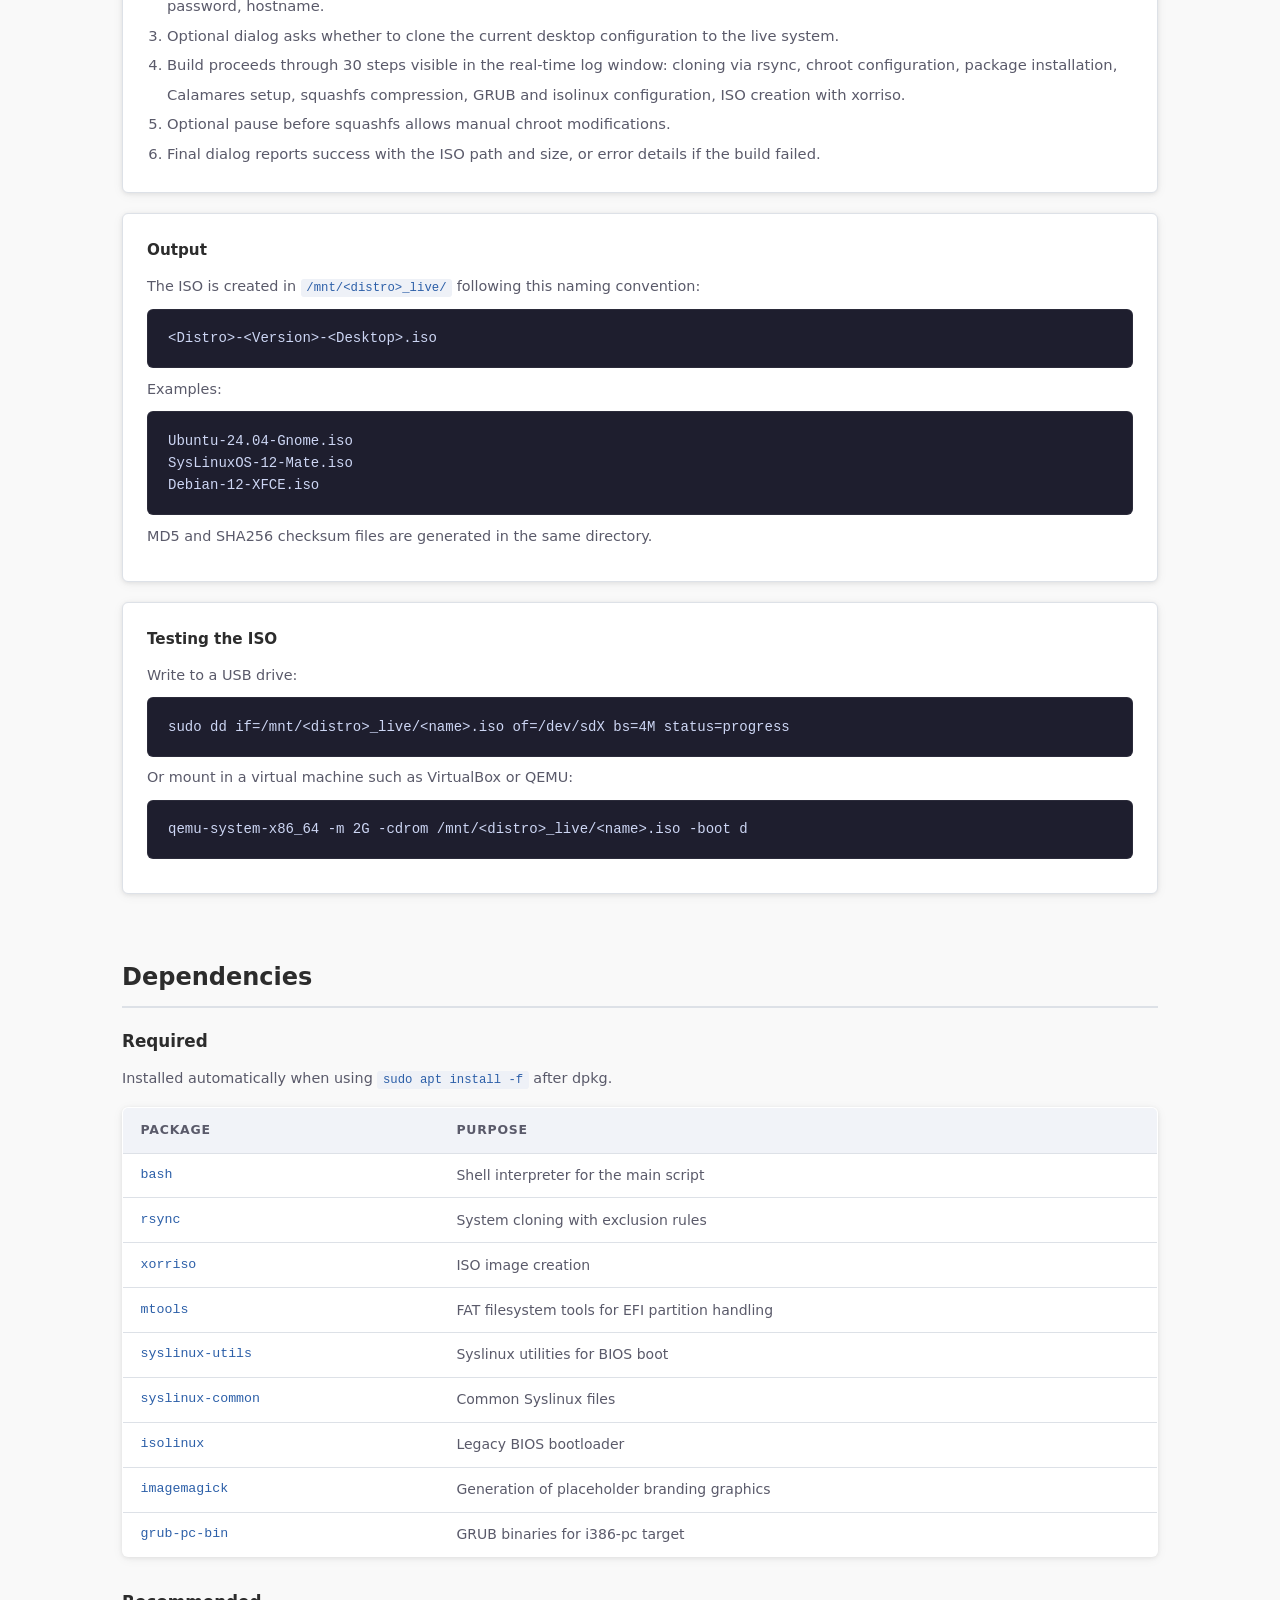
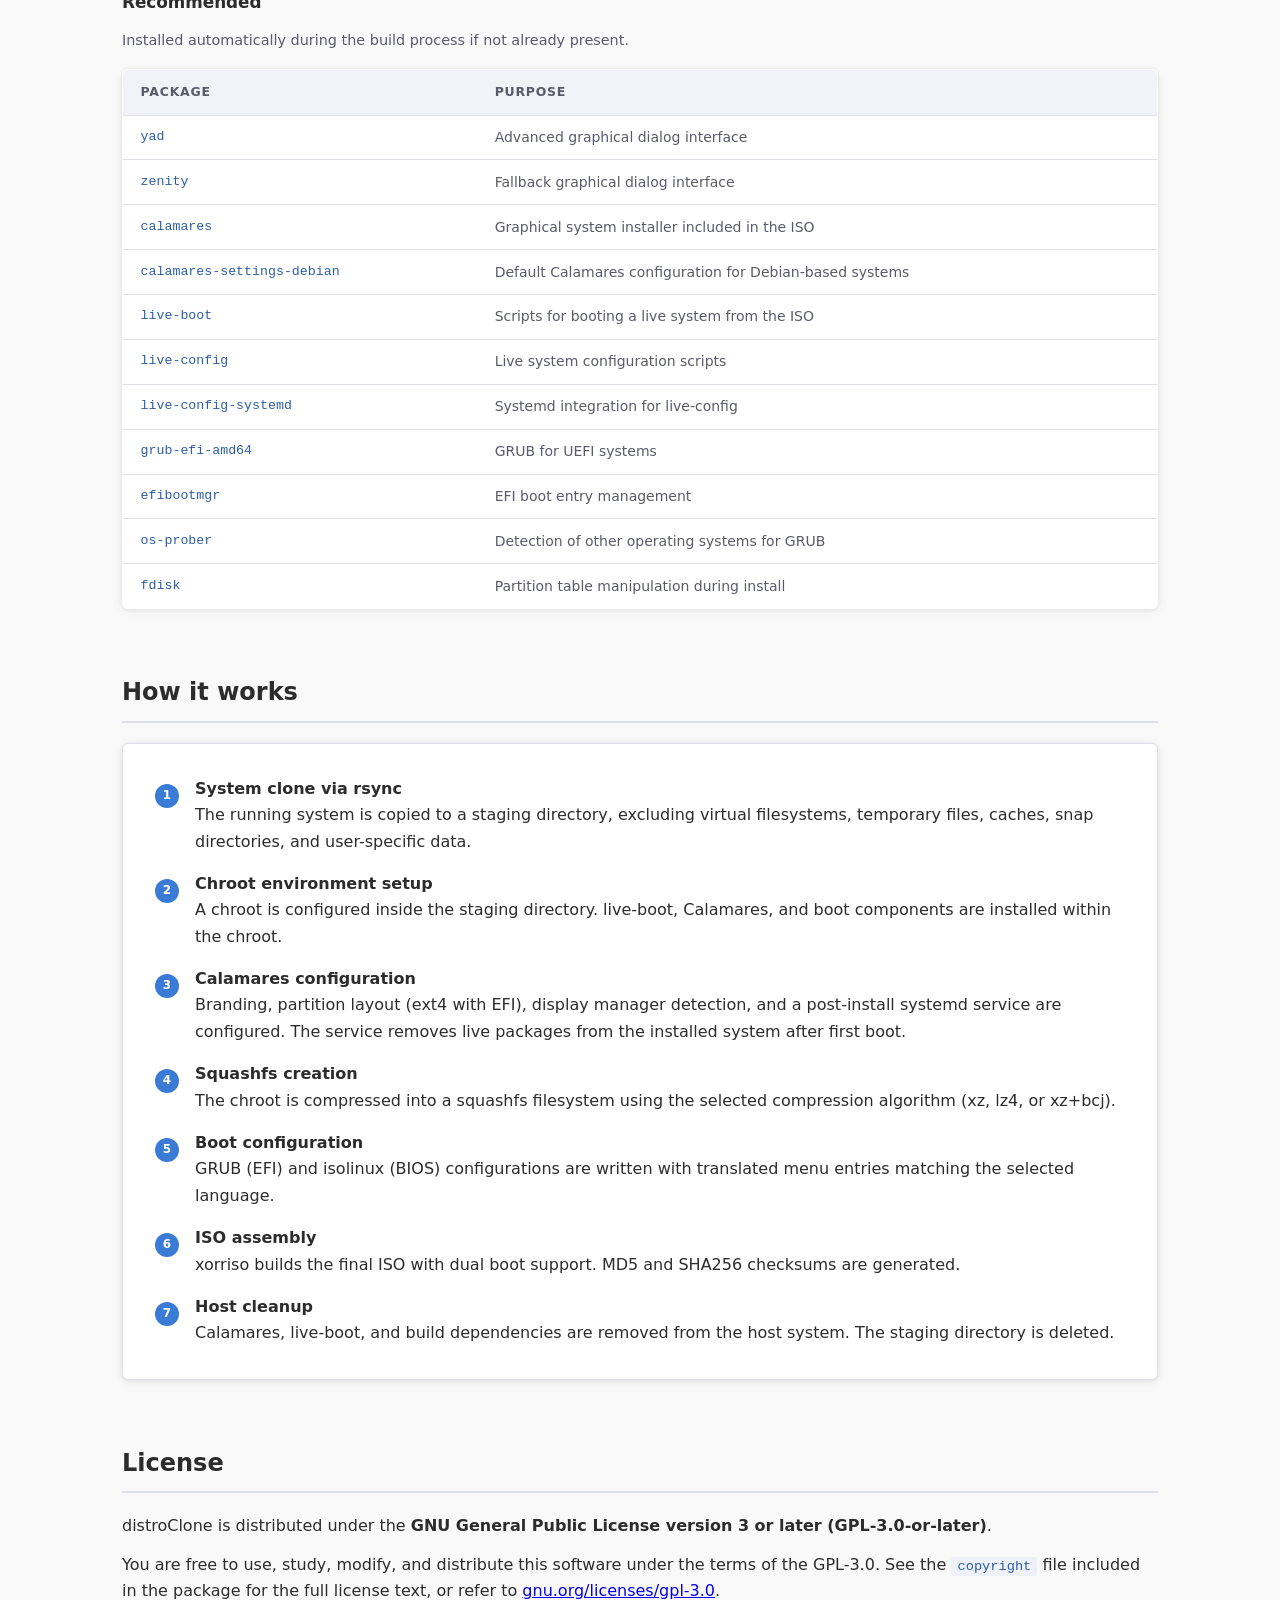
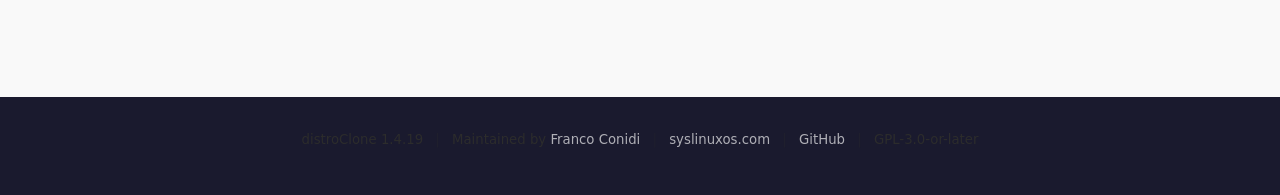
==== commit 1635d64a: "distroClone 1.4.19: keep /usr/share/doc in the generated ISO" ====
--- a/docs/index.html
+++ b/docs/index.html
@@ -28,7 +28,7 @@
 <!-- ─── HERO ────────────────────────────────────────────── -->
 <header class="hero">
     <div class="hero-inner">
-        <span class="hero-label">Version 1.4.18 - Debian-based systems</span>
+        <span class="hero-label">Version 1.4.19 - Debian-based systems</span>
         <h1>distroClone</h1>
         <p>
             Create a bootable live ISO from any running Debian-based system.
@@ -59,7 +59,7 @@
         <div class="info-grid" style="margin-bottom: 1.75rem;">
             <div class="info-card">
                 <div class="label">Version</div>
-                <div class="value">1.4.18</div>
+                <div class="value">1.4.19</div>
             </div>
             <div class="info-card">
                 <div class="label">Architecture</div>
@@ -197,13 +197,13 @@
                 <li>
                     <div>
                         <strong>Download the package</strong> from the releases page on GitHub.
-                        <pre>wget https://github.com/fconidi/distroClone/releases/latest/download/distroclone_1.4.18_all.deb</pre>
+                        <pre>wget https://github.com/fconidi/distroClone/releases/latest/download/distroclone_1.4.19_all.deb</pre>
                     </div>
                 </li>
                 <li>
                     <div>
                         <strong>Install the package</strong> with dpkg.
-                        <pre>sudo dpkg -i distroclone_1.4.18_all.deb</pre>
+                        <pre>sudo dpkg -i distroclone_1.4.19_all.deb</pre>
                     </div>
                 </li>
                 <li>
@@ -505,7 +505,7 @@
 <!-- ─── FOOTER ───────────────────────────────────────────── -->
 <footer>
     <p>
-        distroClone 1.4.18
+        distroClone 1.4.19
         <span class="footer-sep">|</span>
         Maintained by <a href="https://francoconidi.it" target="_blank" rel="noopener">Franco Conidi</a>
         <span class="footer-sep">|</span>
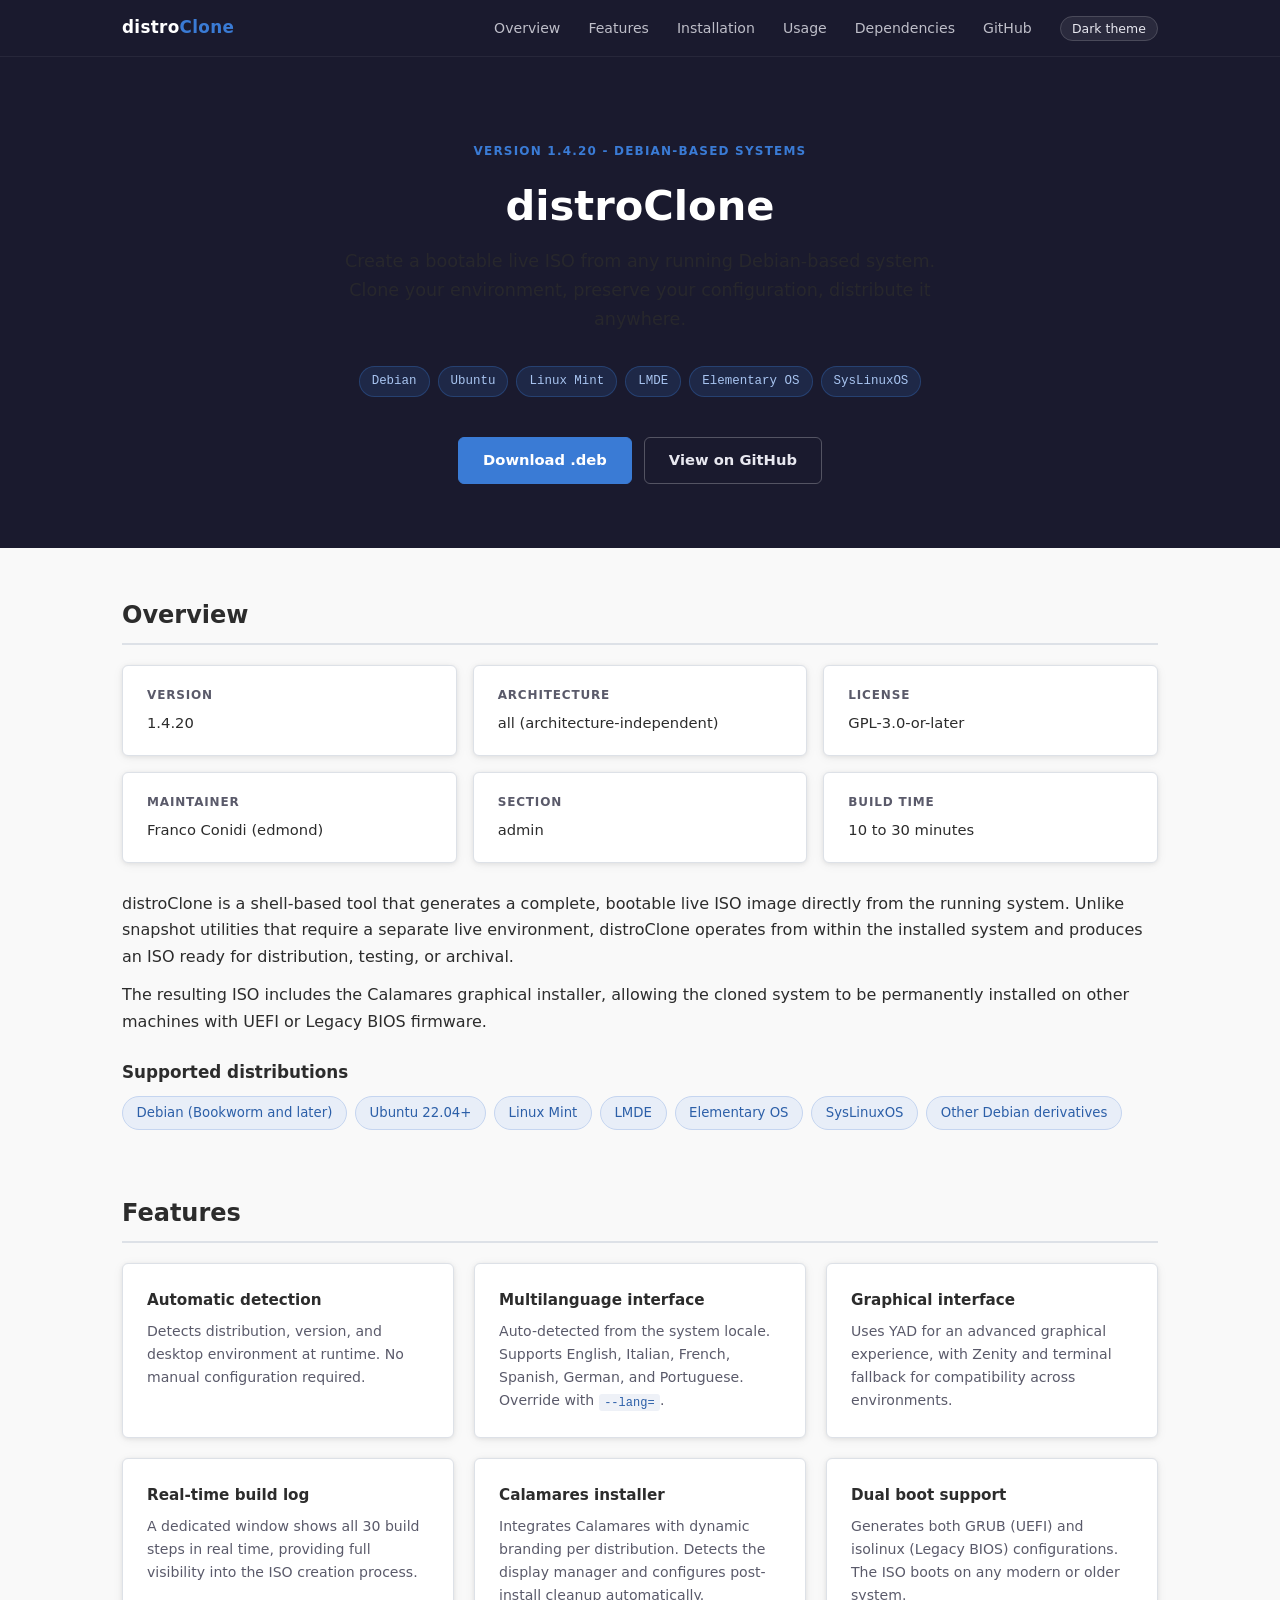
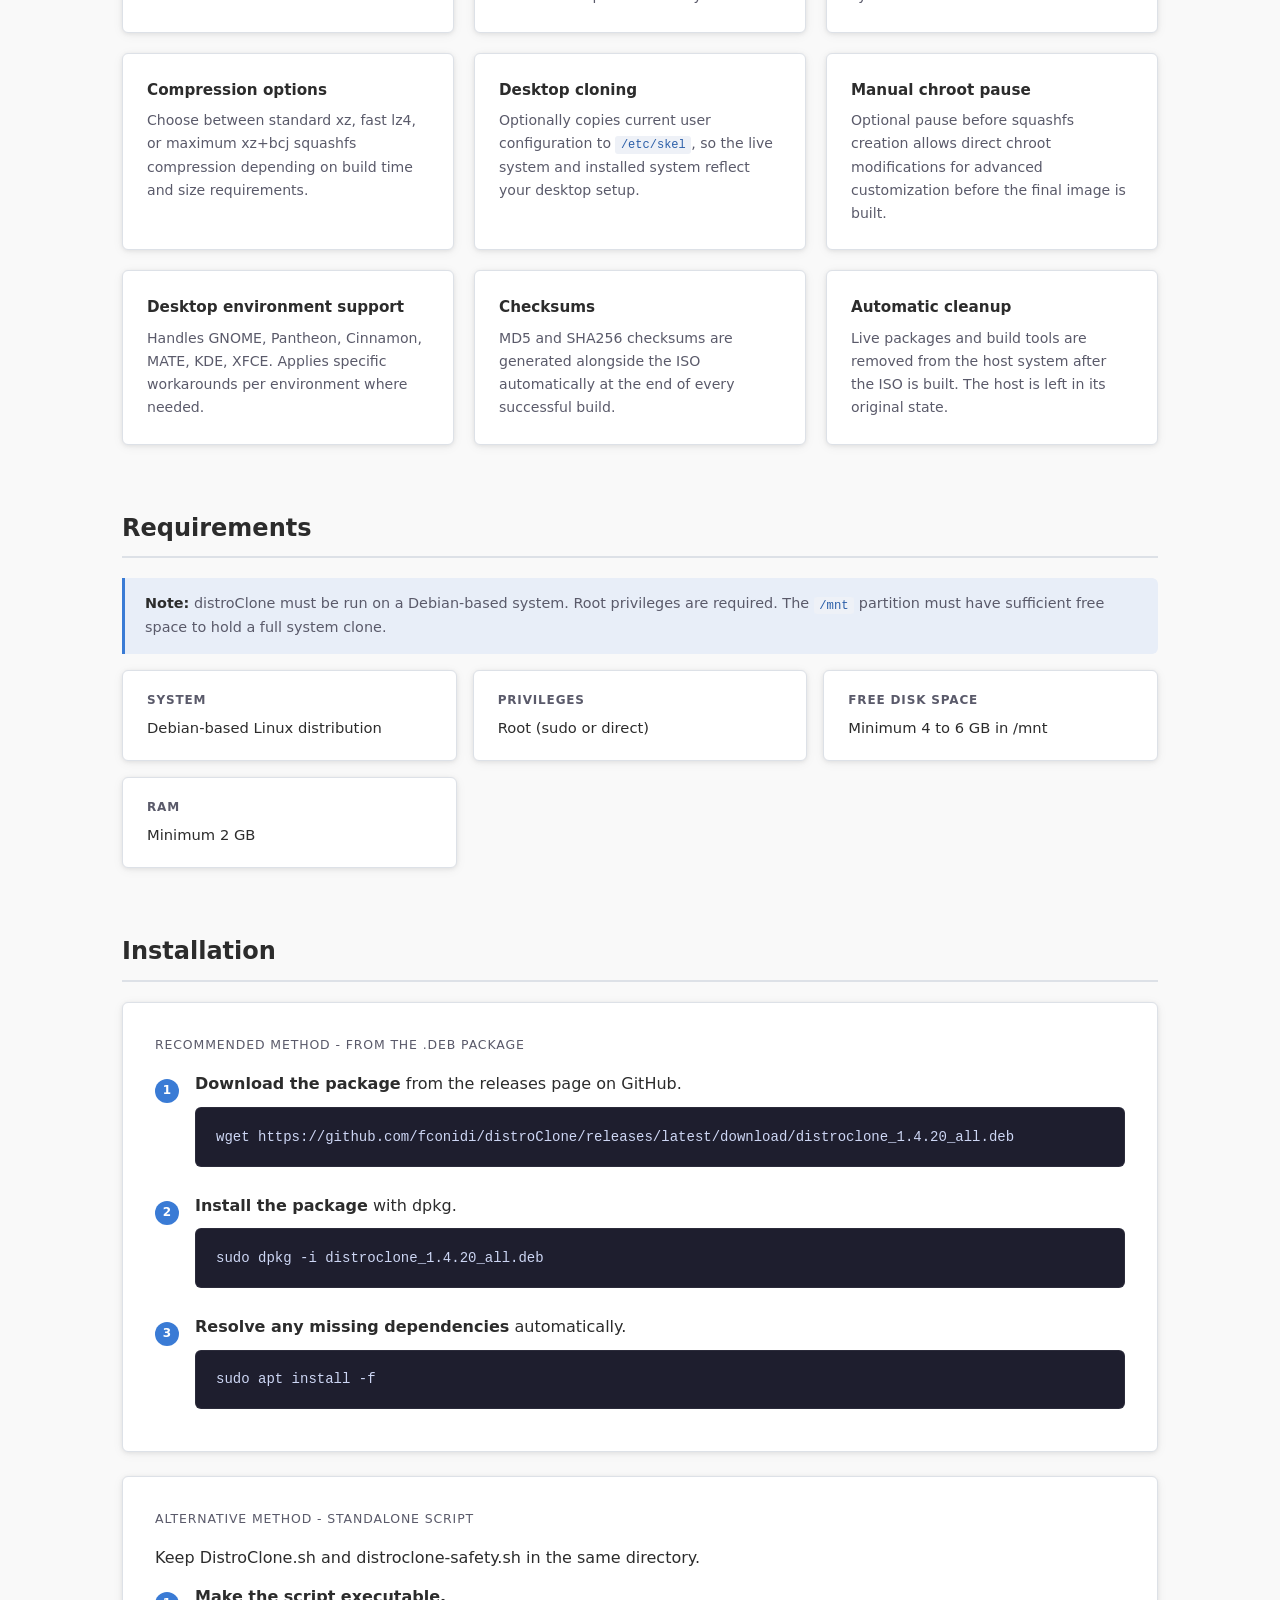
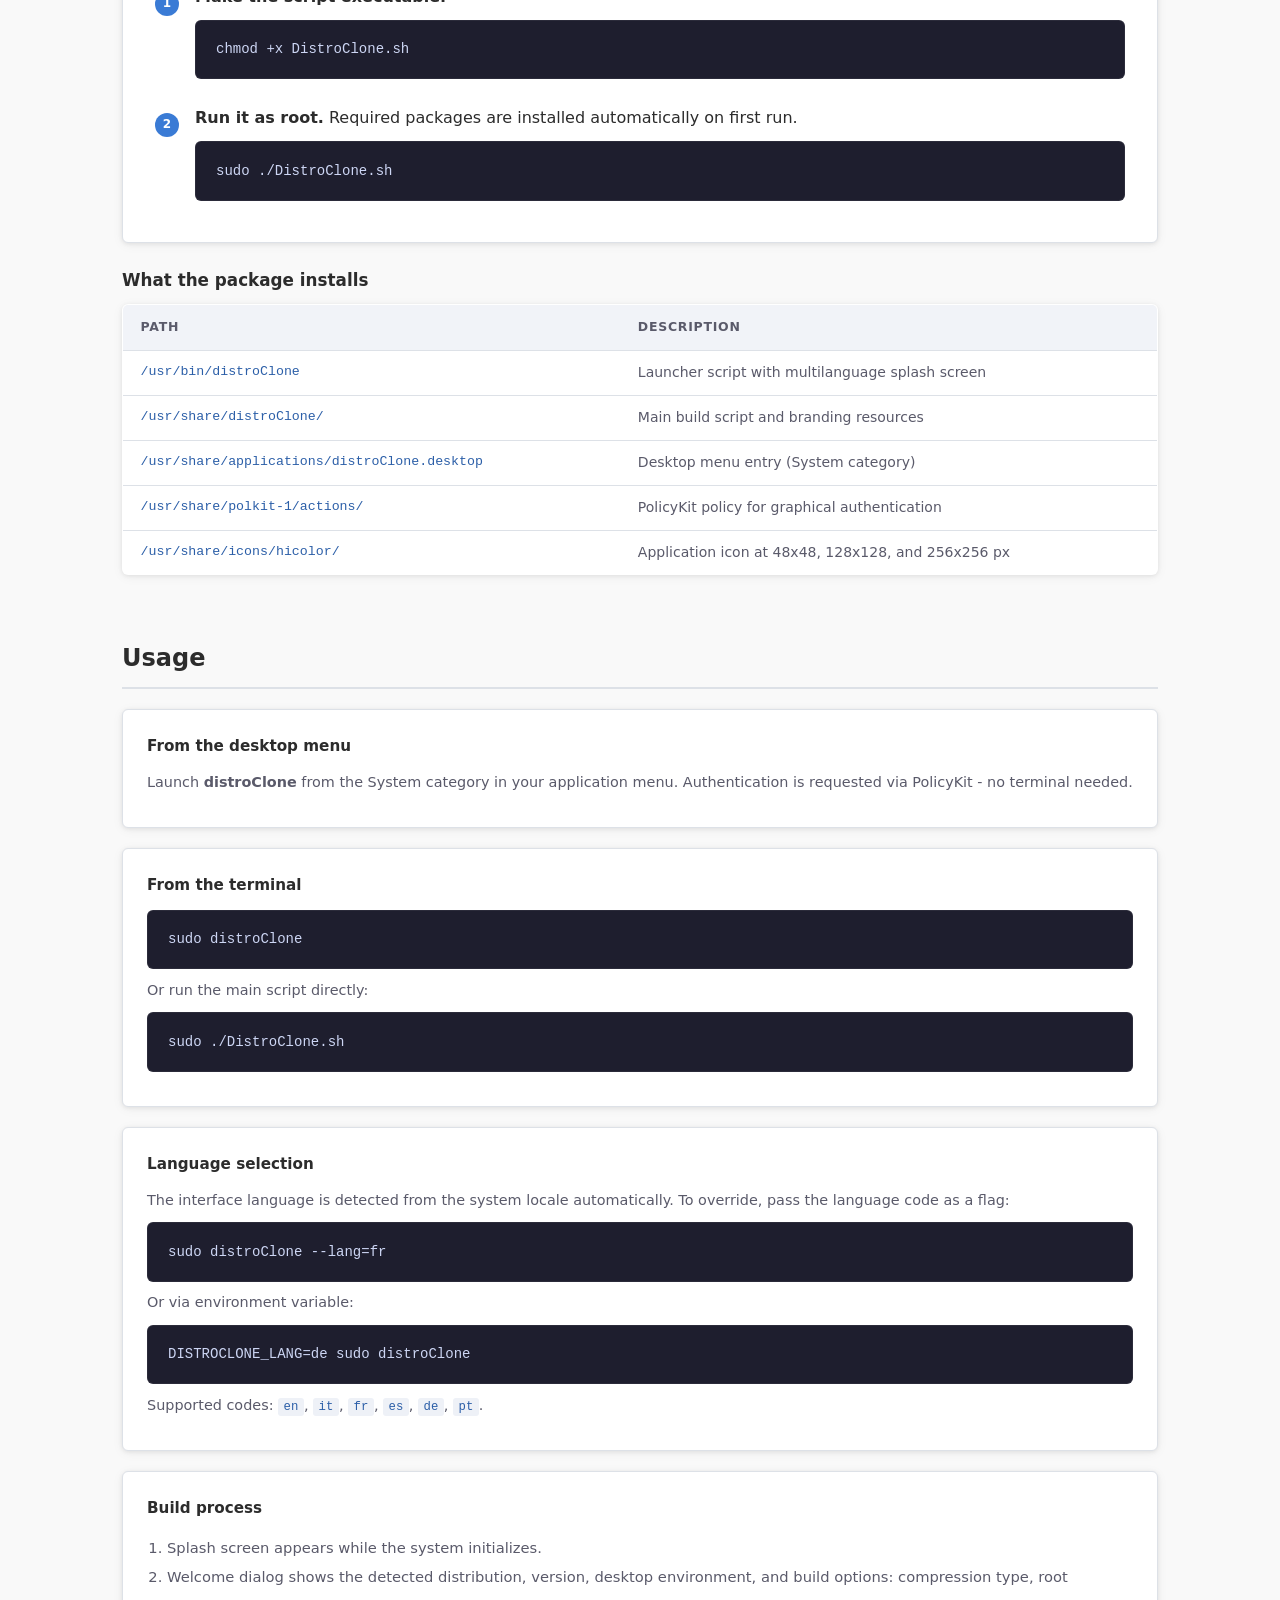
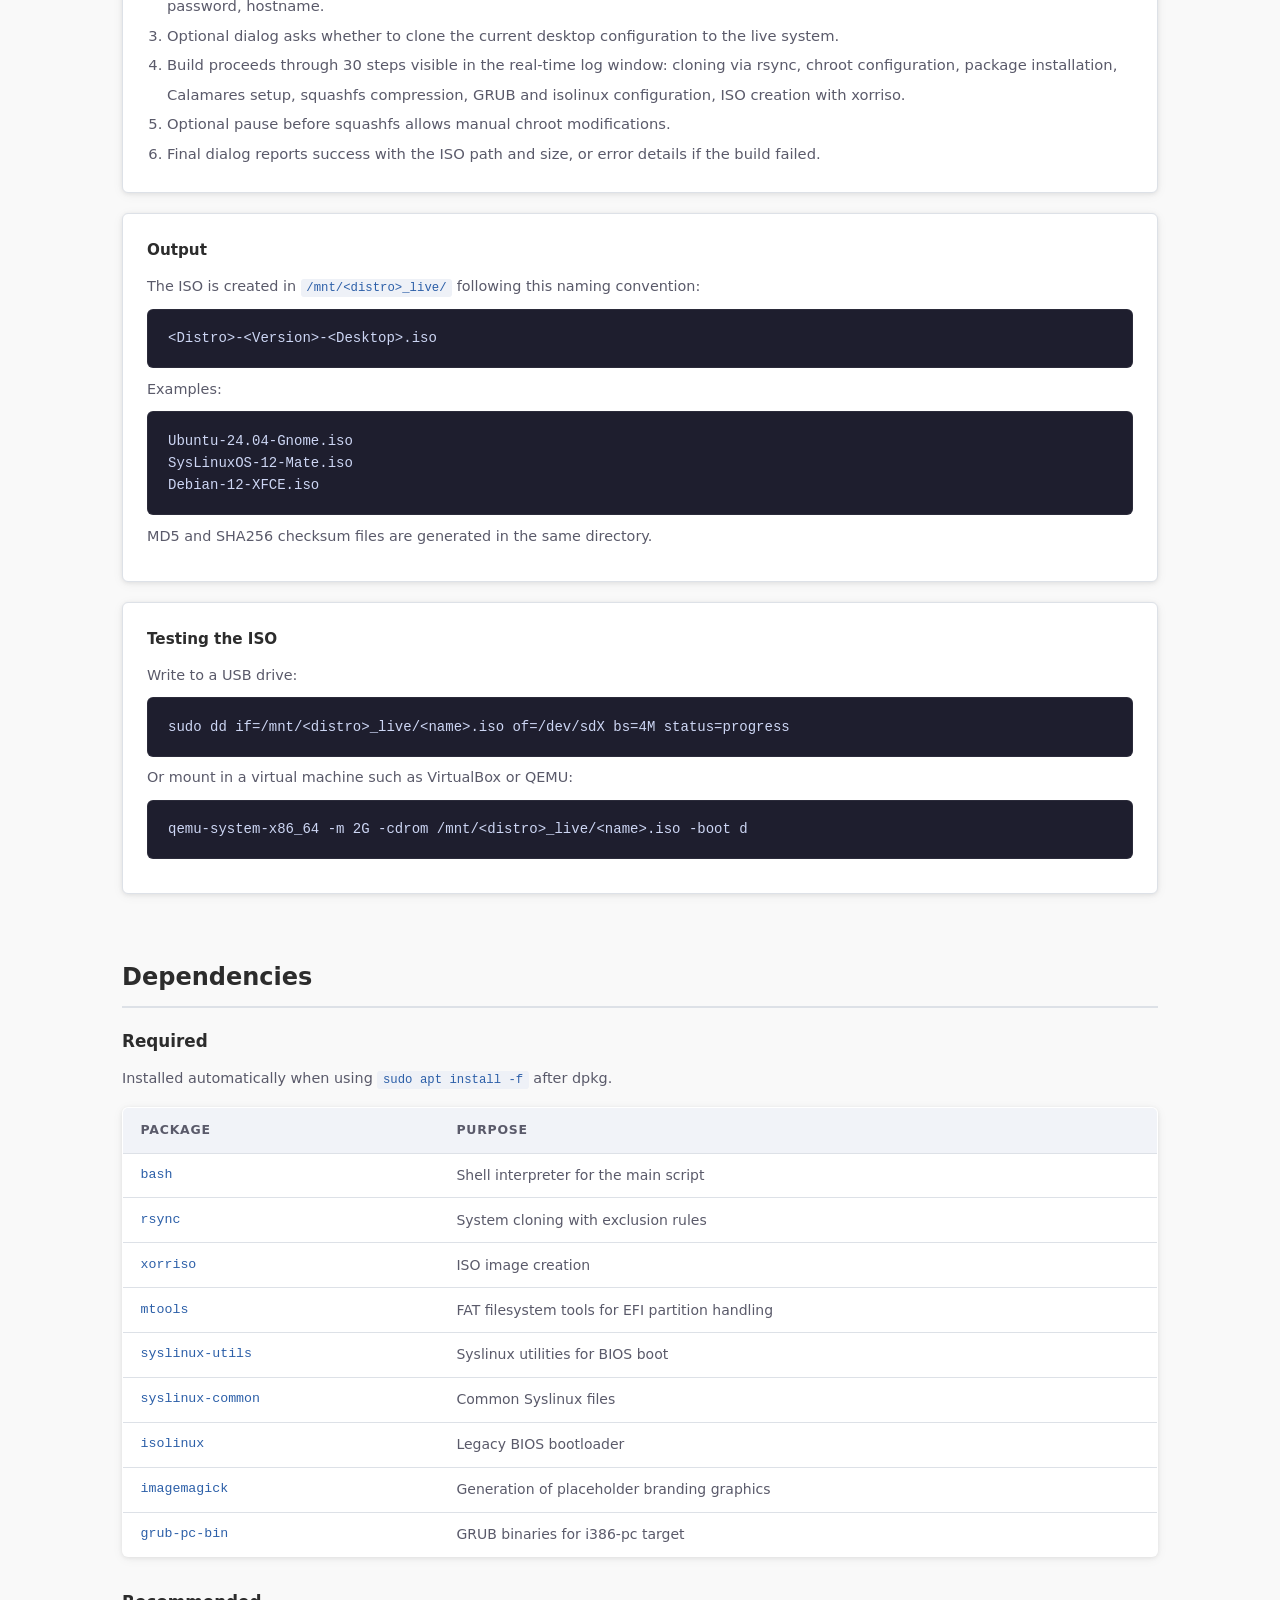
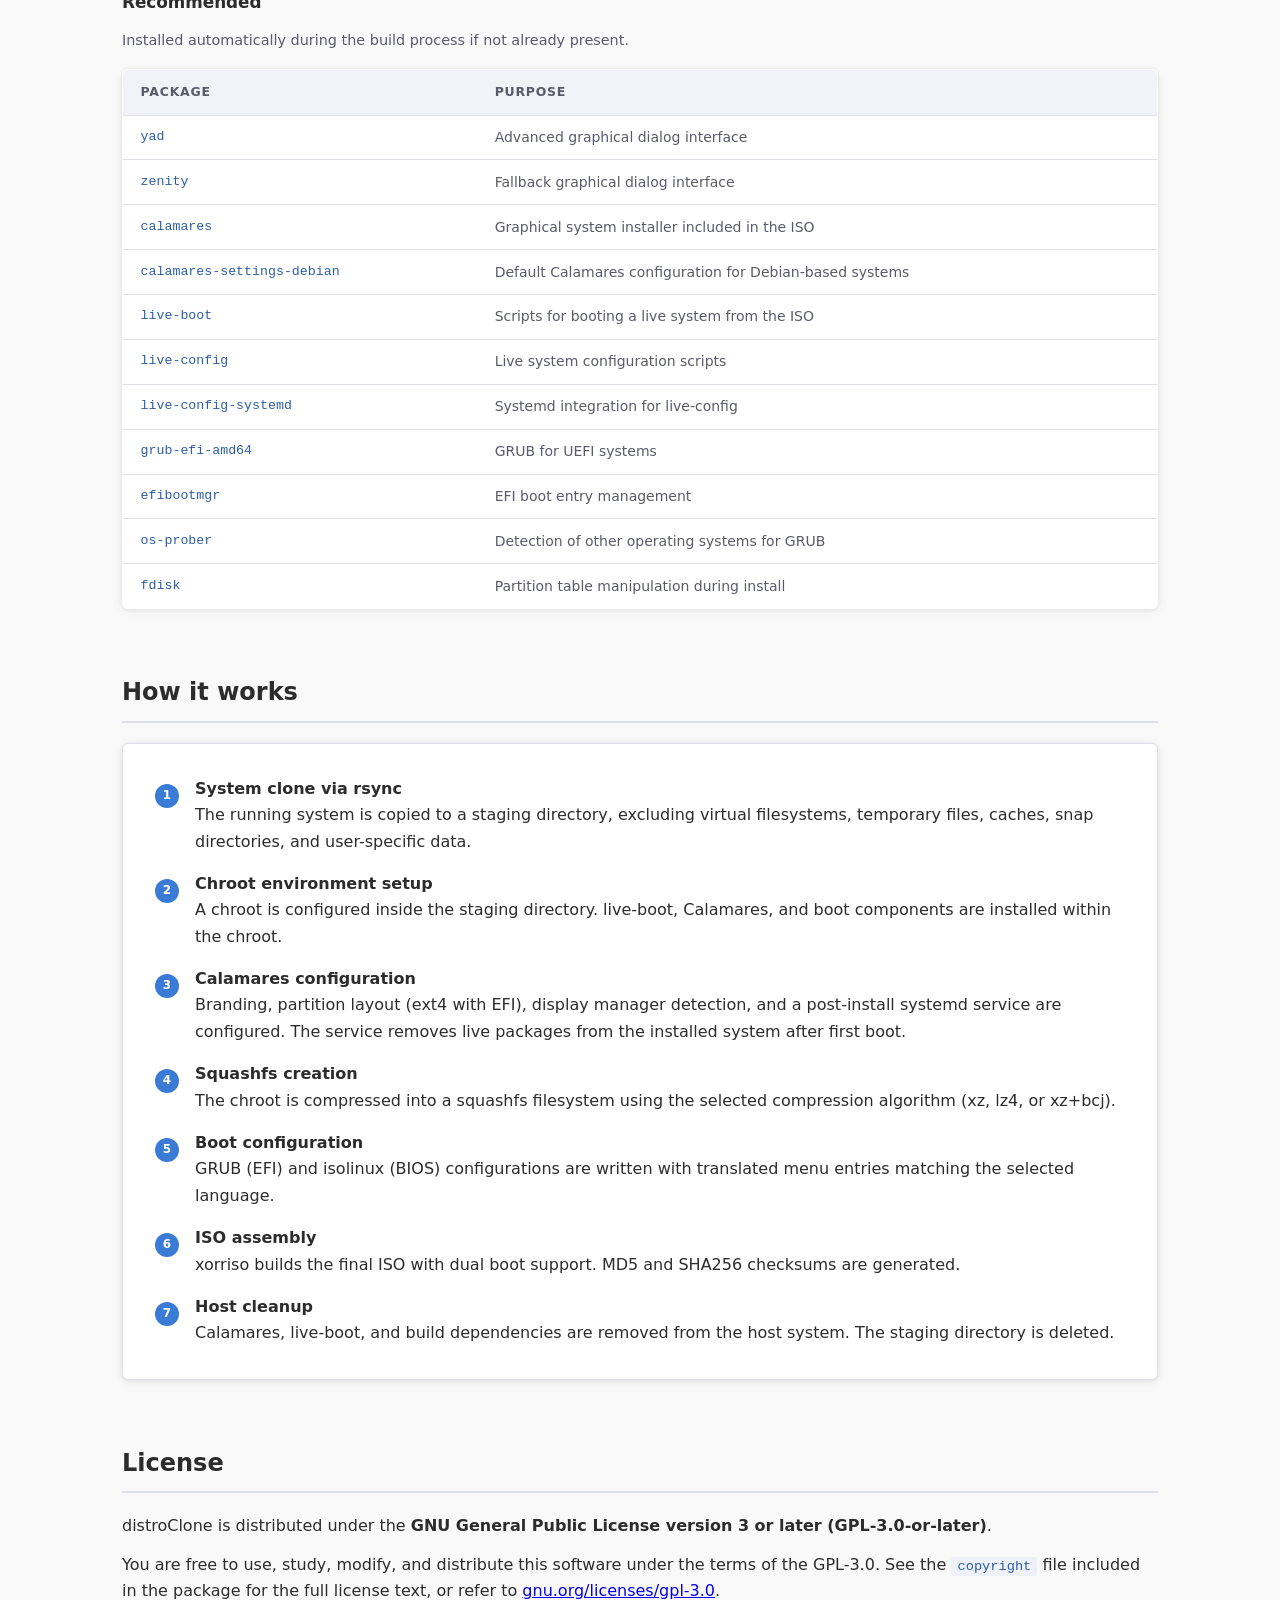
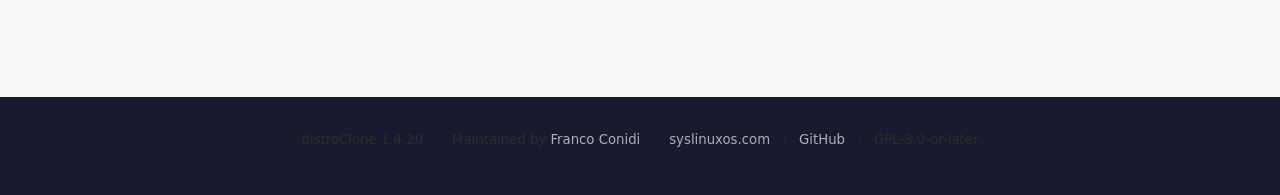
==== commit ee31dc94: "distroClone 1.4.20: copy only allowlisted ~/.config entries to /etc/skel" ====
--- a/docs/index.html
+++ b/docs/index.html
@@ -28,7 +28,7 @@
 <!-- ─── HERO ────────────────────────────────────────────── -->
 <header class="hero">
     <div class="hero-inner">
-        <span class="hero-label">Version 1.4.19 - Debian-based systems</span>
+        <span class="hero-label">Version 1.4.20 - Debian-based systems</span>
         <h1>distroClone</h1>
         <p>
             Create a bootable live ISO from any running Debian-based system.
@@ -59,7 +59,7 @@
         <div class="info-grid" style="margin-bottom: 1.75rem;">
             <div class="info-card">
                 <div class="label">Version</div>
-                <div class="value">1.4.19</div>
+                <div class="value">1.4.20</div>
             </div>
             <div class="info-card">
                 <div class="label">Architecture</div>
@@ -197,13 +197,13 @@
                 <li>
                     <div>
                         <strong>Download the package</strong> from the releases page on GitHub.
-                        <pre>wget https://github.com/fconidi/distroClone/releases/latest/download/distroclone_1.4.19_all.deb</pre>
+                        <pre>wget https://github.com/fconidi/distroClone/releases/latest/download/distroclone_1.4.20_all.deb</pre>
                     </div>
                 </li>
                 <li>
                     <div>
                         <strong>Install the package</strong> with dpkg.
-                        <pre>sudo dpkg -i distroclone_1.4.19_all.deb</pre>
+                        <pre>sudo dpkg -i distroclone_1.4.20_all.deb</pre>
                     </div>
                 </li>
                 <li>
@@ -505,7 +505,7 @@
 <!-- ─── FOOTER ───────────────────────────────────────────── -->
 <footer>
     <p>
-        distroClone 1.4.19
+        distroClone 1.4.20
         <span class="footer-sep">|</span>
         Maintained by <a href="https://francoconidi.it" target="_blank" rel="noopener">Franco Conidi</a>
         <span class="footer-sep">|</span>
